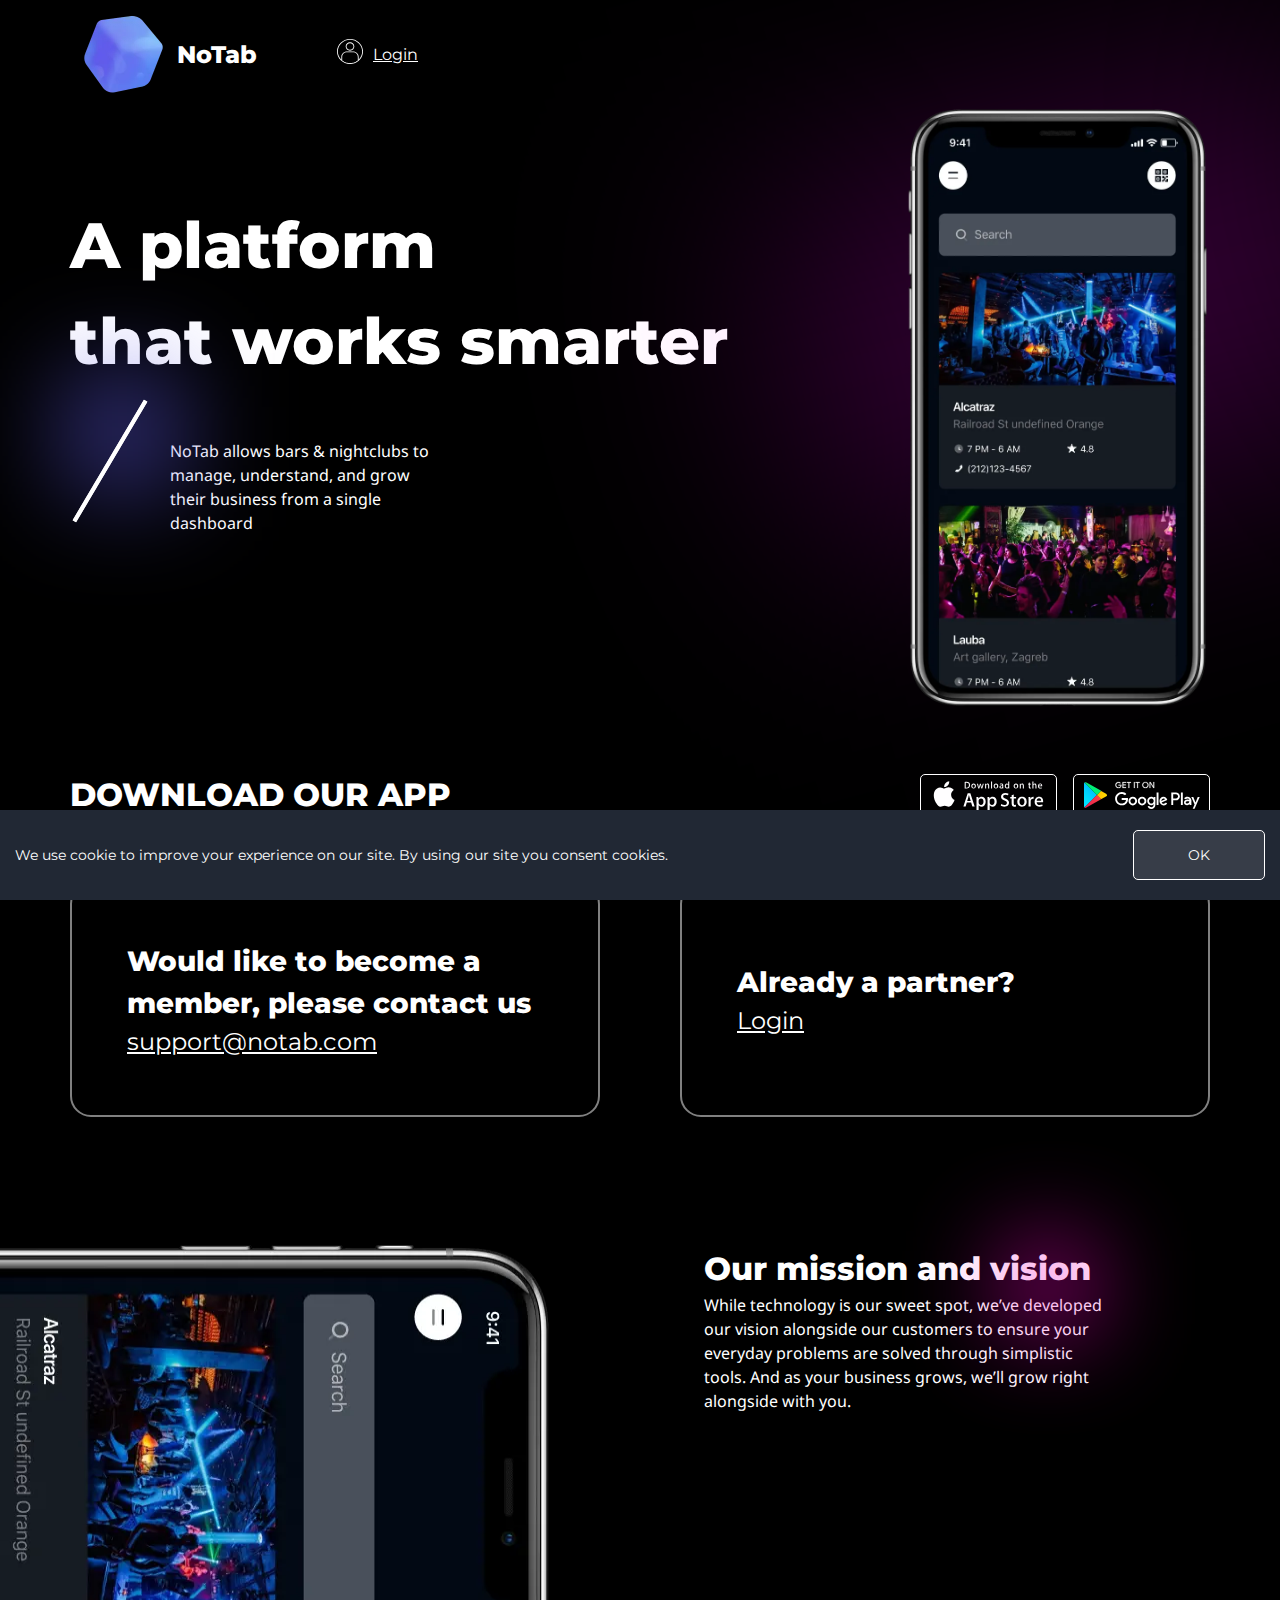
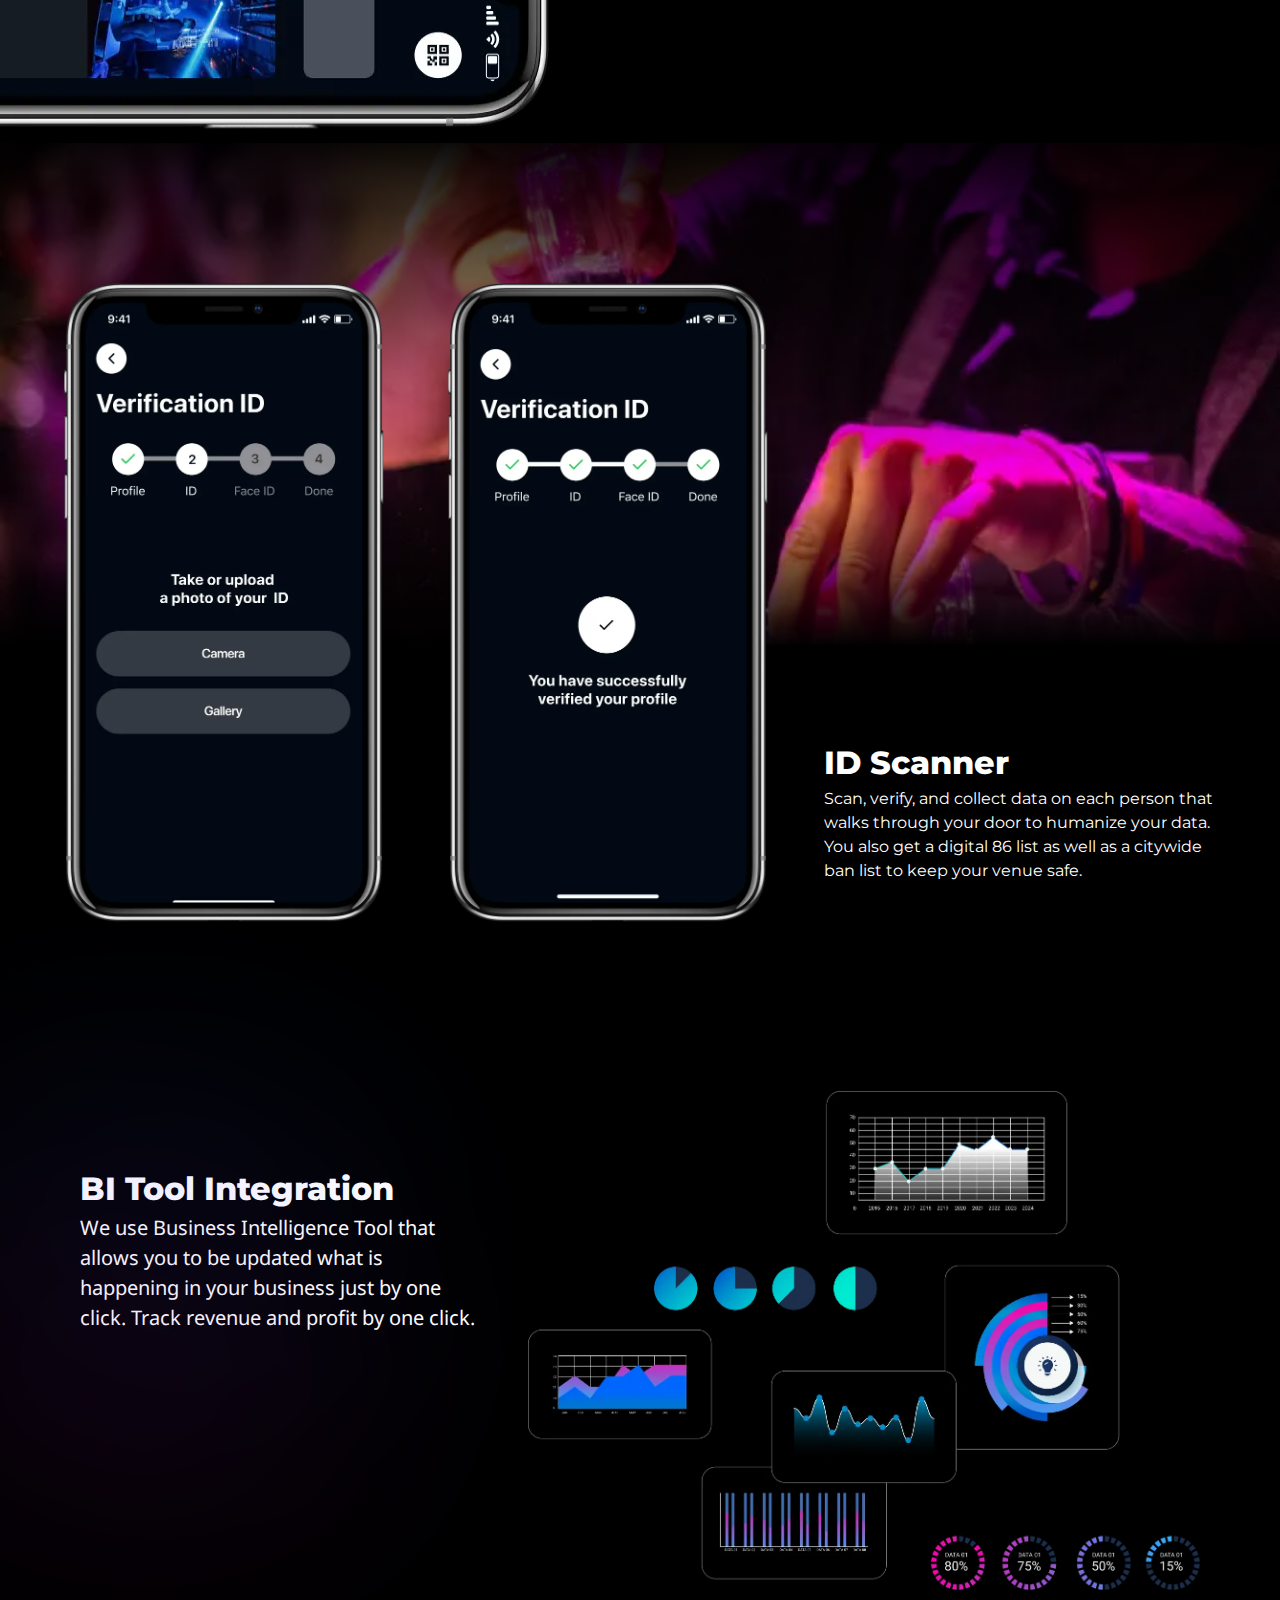
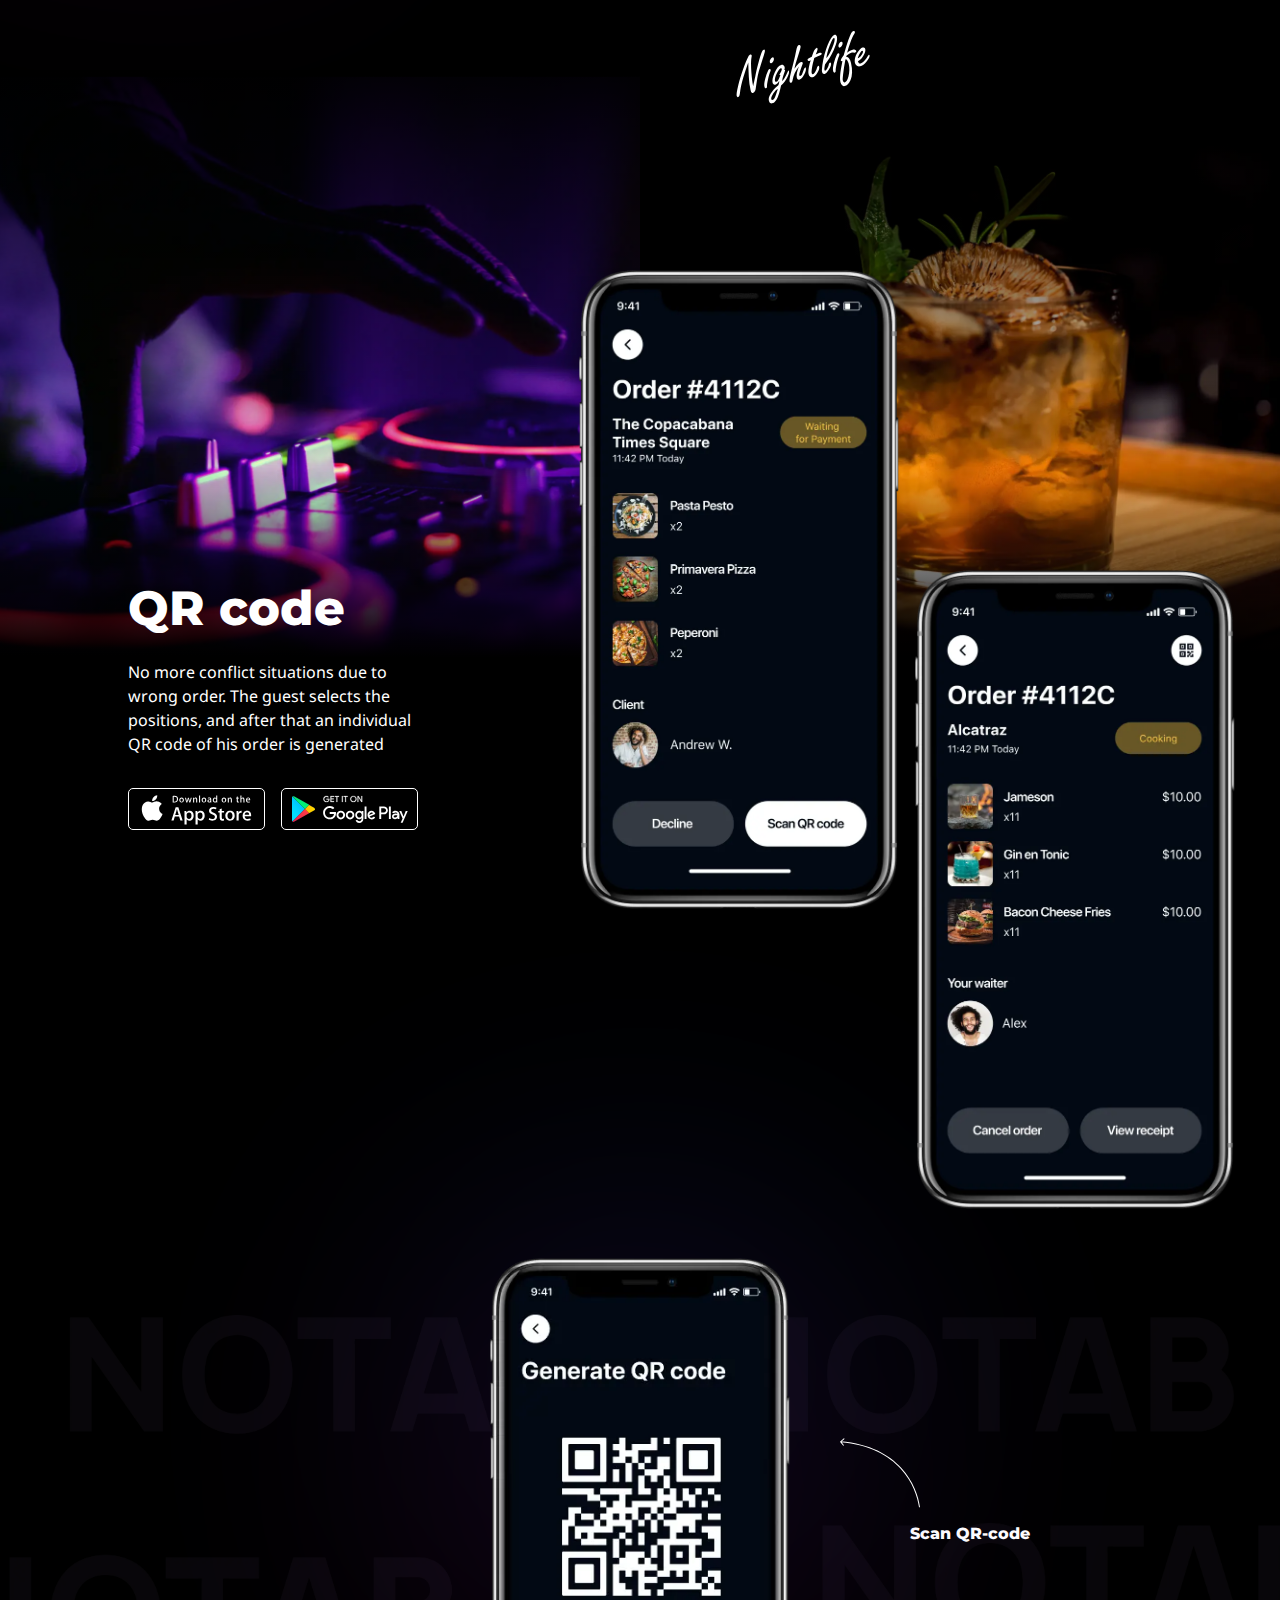
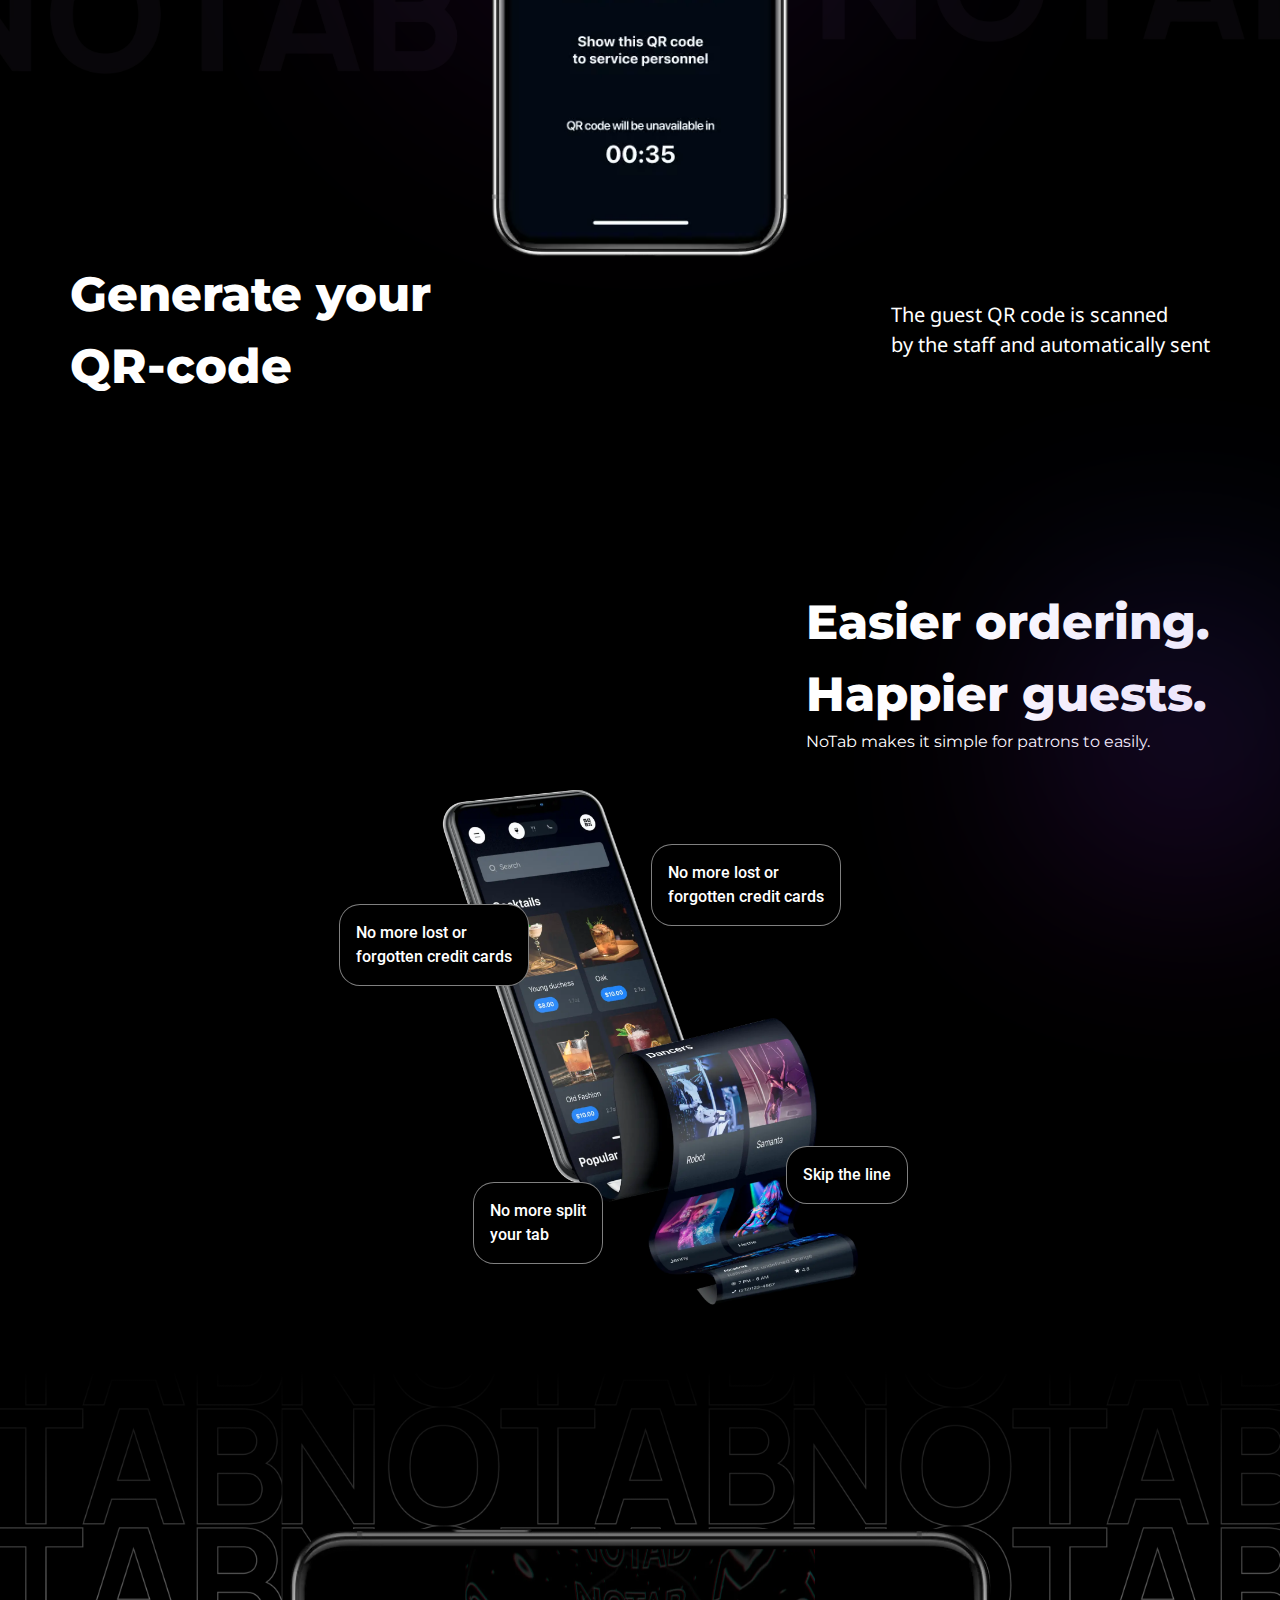
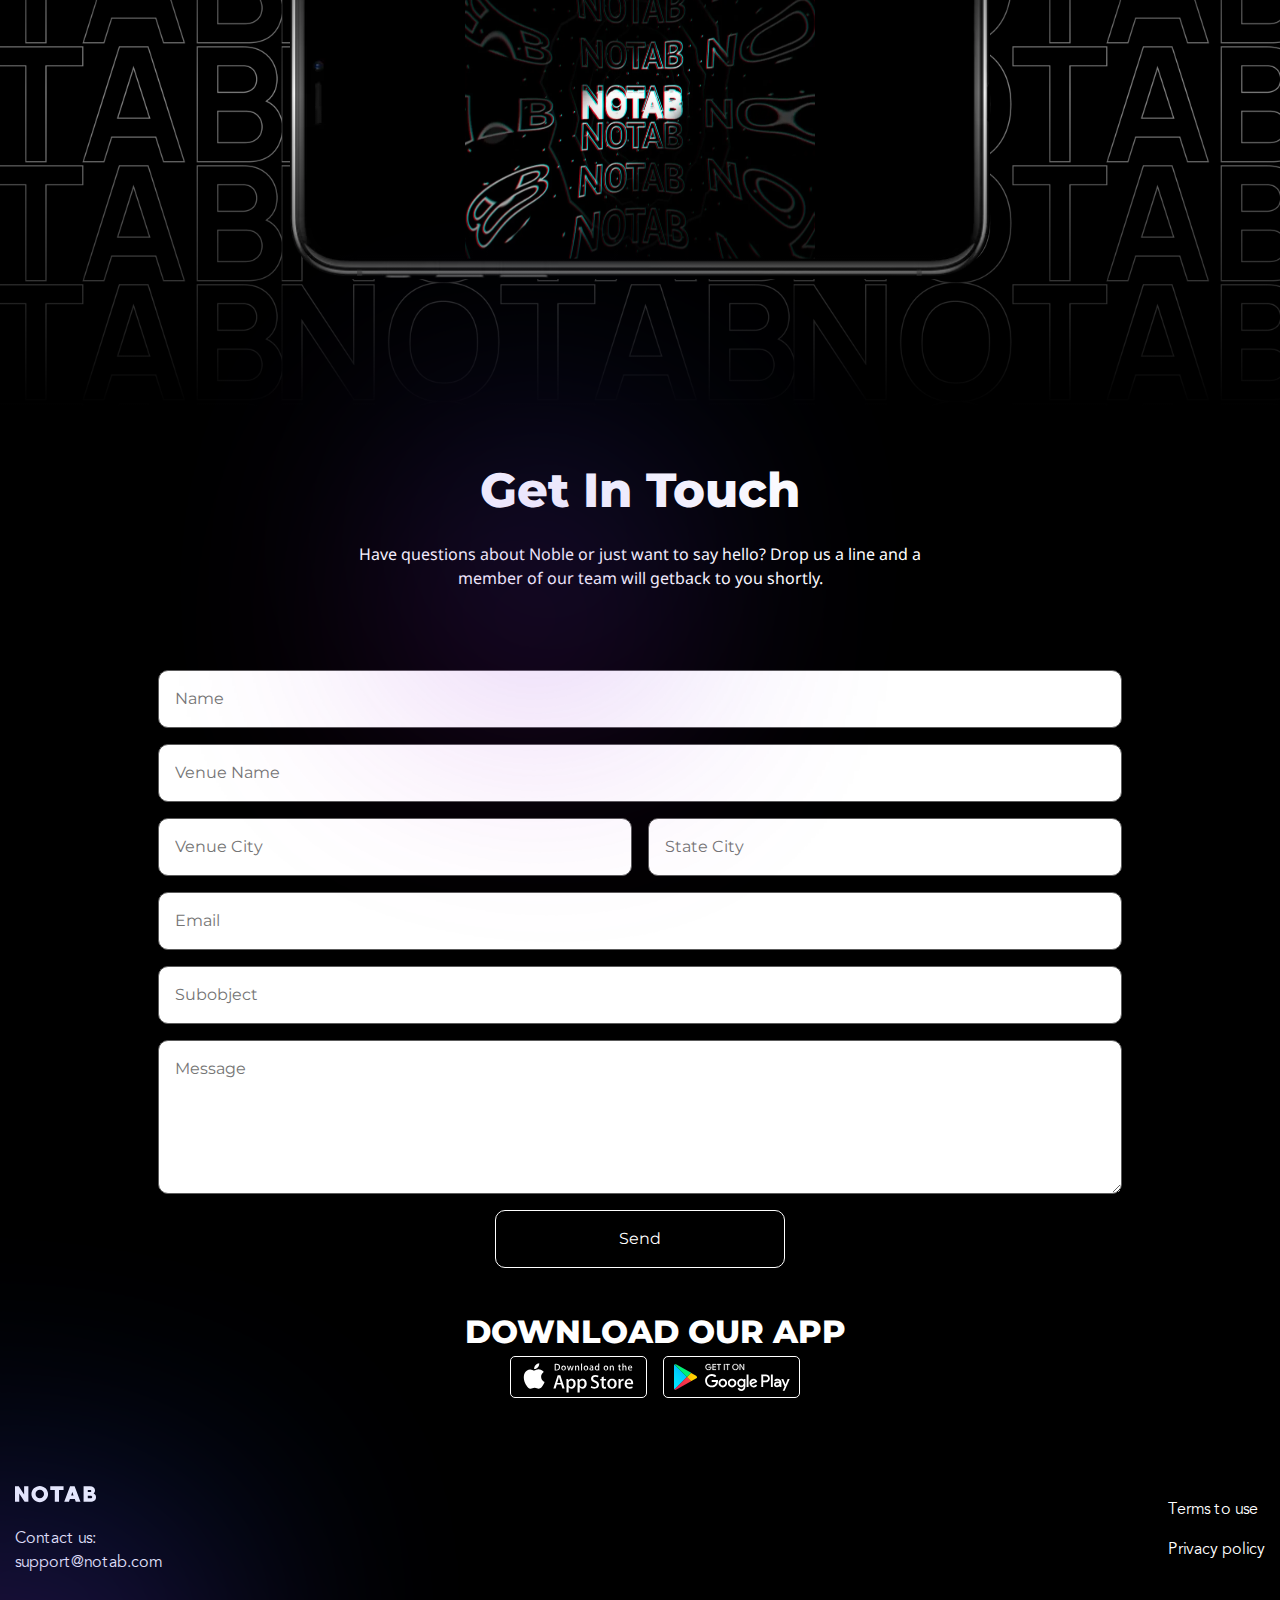
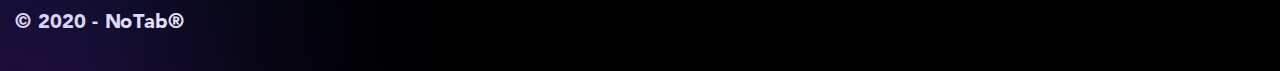
==== index.html @ 0b6678aa "first commit" ====
<!DOCTYPE html>
<html lang="ru">

<head>
	<meta charset="UTF-8">
	<meta name="viewport" content="width=device-width, initial-scale=1.0">
	<meta name="description" content="Тестовое задание">
	<meta name="keywords" content="Тест, задание, тестовое задание">
	<link type="text/css" rel="stylesheet" href="/css/style.min.css">
	<title>Test exercise</title>
</head>

<body>

	<main id="wrapper">
		<section class="intro">

			<nav class="navigation intro__navigation container">
				<a href="#" class="brand intro__navigation__brand"><img src="img/logo.webp" width="107px" height="109px"
						alt="Logo" class="brand__logo">
					<span class="company-name">NoTab</span>
				</a>
				<ul class="links navigation__links">
					<li class="link navigation__links__link">
						<a href="#" class="link-item navigation__links__link-item"><span class="link__icon"><svg
									id="user" width="26" height="25" viewBox="0 0 26 25" fill="none"
									xmlns="http://www.w3.org/2000/svg">
									<path
										d="M13.0018 0C5.82117 0 0 5.59437 0 12.4952C0 19.396 5.82117 24.9904 13.0018 24.9904C13.3935 24.9904 13.7837 24.9735 14.172 24.94C14.533 24.9088 14.8909 24.8613 15.246 24.8017L15.3825 24.7785C21.9843 23.5944 26.5618 17.7733 25.9443 11.3463C25.3268 4.91937 19.7176 0.00203372 13.0018 0V0ZM11.9572 24.1133H11.9265C11.5894 24.0846 11.2549 24.0413 10.9233 23.9857C10.9042 23.9825 10.8852 23.9805 10.8665 23.977C10.5423 23.9213 10.2215 23.8521 9.9039 23.7714L9.82708 23.7525C9.51727 23.6717 9.21085 23.578 8.90887 23.4739C8.87755 23.4631 8.84602 23.4535 8.8147 23.4423C8.51865 23.3378 8.22789 23.2207 7.94157 23.094C7.90602 23.0787 7.87047 23.0641 7.83491 23.0478C7.5541 22.9229 7.27878 22.7822 7.00876 22.6341C6.97067 22.6134 6.93216 22.5926 6.89406 22.5721C6.62827 22.423 6.36862 22.2632 6.11383 22.0944C6.07532 22.0685 6.03638 22.0435 5.99808 22.0177C5.74773 21.8471 5.50374 21.6659 5.26609 21.4763L5.2007 21.4214V17.9098C5.20388 15.3806 7.33634 13.3313 9.96802 13.3282H16.0355C18.6672 13.3313 20.7996 15.3806 20.8028 17.9098V21.4218L20.7453 21.468C20.503 21.6624 20.2543 21.8463 19.9989 22.0199C19.965 22.0427 19.9307 22.0645 19.8971 22.0869C19.6393 22.2589 19.3752 22.4208 19.1048 22.5729C19.0709 22.5918 19.0362 22.6097 19.0026 22.6284C18.7285 22.7783 18.4498 22.9199 18.1656 23.0474C18.1331 23.062 18.1003 23.0756 18.0672 23.0891C17.7786 23.217 17.4853 23.3347 17.1871 23.4401C17.1575 23.4507 17.1277 23.4598 17.1004 23.4698C16.7969 23.5743 16.4892 23.6689 16.1777 23.75L16.103 23.7679C15.7849 23.8487 15.4639 23.9182 15.1393 23.9741C15.1207 23.9774 15.1021 23.9796 15.0834 23.9825C14.7514 24.0382 14.4164 24.0815 14.0791 24.1104H14.0484C13.7018 24.1391 13.3549 24.1545 13.0039 24.1545C12.6528 24.1545 12.3032 24.1419 11.9572 24.1133ZM21.6696 20.6496V17.9098C21.666 14.9208 19.1456 12.4987 16.0355 12.4952H9.96802C6.85788 12.4987 4.33752 14.9208 4.33392 17.9098V20.6492C-0.333932 16.0707 -0.281874 8.72996 4.45031 4.21286C9.18249 -0.304042 16.821 -0.304042 21.5532 4.21286C26.2854 8.72996 26.3375 16.0707 21.6696 20.6492V20.6496Z"
										fill="white" />
									<path
										d="M13.0016 3.33203C10.608 3.33203 8.66772 5.19675 8.66772 7.4971C8.66772 9.79744 10.608 11.6622 13.0016 11.6622C15.3952 11.6622 17.3356 9.79744 17.3356 7.4971C17.333 5.19777 15.3942 3.33447 13.0016 3.33203ZM13.0016 10.8291C11.0867 10.8291 9.53451 9.33741 9.53451 7.4971C9.53451 5.65678 11.0867 4.16504 13.0016 4.16504C14.9166 4.16504 16.4688 5.65678 16.4688 7.4971C16.4667 9.3364 14.9155 10.8271 13.0016 10.8291Z"
										fill="white" />
								</svg></span>
							Login</a>
					</li>
				</ul>
			</nav>
			<div class="row container justify-content-between">
				<div class="content intro__content pt-15 col">
					<h1 class="title intro__content__title">
						A platform <br /> that works smarter
					</h1>
					<p class="text intro__content__text pt-10">
						NoTab allows bars & nightclubs to manage, understand, and grow their business from a single
						dashboard
					</p>
				</div>

				<div class="intro__phone col">
					<img src="/img/phone_1.webp" width="100%" height="100%" alt="Iphone X" />
				</div>
			</div>

			<div class="download intro__download container pt-10">
				<h4 class="title">DOWNLOAD OUR APP</h4>
				<div class="btn-group intro__btn-group">
					<button class="btn download__btn"><svg id="apple_download" xmlns="http://www.w3.org/2000/svg"
							xmlns:xlink="http://www.w3.org/1999/xlink" version="1.1" x="0px" y="0px" width="135px"
							height="40px" viewBox="0 0 135 40" xml:space="preserve">
							<g>
								<g>
									<g>
										<path fill="#FFFFFF"
											d="M30.128,19.784c-0.029-3.223,2.639-4.791,2.761-4.864c-1.511-2.203-3.853-2.504-4.676-2.528     c-1.967-0.207-3.875,1.177-4.877,1.177c-1.022,0-2.565-1.157-4.228-1.123c-2.14,0.033-4.142,1.272-5.24,3.196     c-2.266,3.923-0.576,9.688,1.595,12.859c1.086,1.553,2.355,3.287,4.016,3.226c1.625-0.067,2.232-1.036,4.193-1.036     c1.943,0,2.513,1.036,4.207,0.997c1.744-0.028,2.842-1.56,3.89-3.127c1.255-1.78,1.759-3.533,1.779-3.623     C33.507,24.924,30.161,23.647,30.128,19.784z" />
										<path fill="#FFFFFF"
											d="M26.928,10.306c0.874-1.093,1.472-2.58,1.306-4.089c-1.265,0.056-2.847,0.875-3.758,1.944     c-0.806,0.942-1.526,2.486-1.34,3.938C24.557,12.205,26.016,11.382,26.928,10.306z" />
									</g>
								</g>
								<g>
									<path fill="#FFFFFF"
										d="M53.645,31.504h-2.271l-1.244-3.909h-4.324l-1.185,3.909h-2.211l4.284-13.308h2.646L53.645,31.504z     M49.755,25.955L48.63,22.48c-0.119-0.355-0.342-1.191-0.671-2.507h-0.04c-0.131,0.566-0.342,1.402-0.632,2.507l-1.105,3.475    H49.755z" />
									<path fill="#FFFFFF"
										d="M64.662,26.588c0,1.632-0.441,2.922-1.323,3.869c-0.79,0.843-1.771,1.264-2.942,1.264    c-1.264,0-2.172-0.454-2.725-1.362h-0.04v5.055h-2.132V25.067c0-1.026-0.027-2.079-0.079-3.159h1.875l0.119,1.521h0.04    c0.711-1.146,1.79-1.718,3.238-1.718c1.132,0,2.077,0.447,2.833,1.342C64.284,23.949,64.662,25.127,64.662,26.588z M62.49,26.666    c0-0.934-0.21-1.704-0.632-2.31c-0.461-0.632-1.08-0.948-1.856-0.948c-0.526,0-1.004,0.176-1.431,0.523    c-0.428,0.35-0.708,0.807-0.839,1.373c-0.066,0.264-0.099,0.48-0.099,0.65v1.6c0,0.698,0.214,1.287,0.642,1.768    s0.984,0.721,1.668,0.721c0.803,0,1.428-0.31,1.875-0.928C62.266,28.496,62.49,27.68,62.49,26.666z" />
									<path fill="#FFFFFF"
										d="M75.699,26.588c0,1.632-0.441,2.922-1.324,3.869c-0.789,0.843-1.77,1.264-2.941,1.264    c-1.264,0-2.172-0.454-2.724-1.362H68.67v5.055h-2.132V25.067c0-1.026-0.027-2.079-0.079-3.159h1.875l0.119,1.521h0.04    c0.71-1.146,1.789-1.718,3.238-1.718c1.131,0,2.076,0.447,2.834,1.342C75.32,23.949,75.699,25.127,75.699,26.588z M73.527,26.666    c0-0.934-0.211-1.704-0.633-2.31c-0.461-0.632-1.078-0.948-1.855-0.948c-0.527,0-1.004,0.176-1.432,0.523    c-0.428,0.35-0.707,0.807-0.838,1.373c-0.065,0.264-0.099,0.48-0.099,0.65v1.6c0,0.698,0.214,1.287,0.64,1.768    c0.428,0.48,0.984,0.721,1.67,0.721c0.803,0,1.428-0.31,1.875-0.928C73.303,28.496,73.527,27.68,73.527,26.666z" />
									<path fill="#FFFFFF"
										d="M88.039,27.772c0,1.132-0.393,2.053-1.182,2.764c-0.867,0.777-2.074,1.165-3.625,1.165    c-1.432,0-2.58-0.276-3.449-0.829l0.494-1.777c0.936,0.566,1.963,0.85,3.082,0.85c0.803,0,1.428-0.182,1.877-0.544    c0.447-0.362,0.67-0.848,0.67-1.454c0-0.54-0.184-0.995-0.553-1.364c-0.367-0.369-0.98-0.712-1.836-1.029    c-2.33-0.869-3.494-2.142-3.494-3.816c0-1.094,0.408-1.991,1.225-2.689c0.814-0.699,1.9-1.048,3.258-1.048    c1.211,0,2.217,0.211,3.02,0.632l-0.533,1.738c-0.75-0.408-1.598-0.612-2.547-0.612c-0.75,0-1.336,0.185-1.756,0.553    c-0.355,0.329-0.533,0.73-0.533,1.205c0,0.526,0.203,0.961,0.611,1.303c0.355,0.316,1,0.658,1.936,1.027    c1.145,0.461,1.986,1,2.527,1.618C87.77,26.081,88.039,26.852,88.039,27.772z" />
									<path fill="#FFFFFF"
										d="M95.088,23.508h-2.35v4.659c0,1.185,0.414,1.777,1.244,1.777c0.381,0,0.697-0.033,0.947-0.099l0.059,1.619    c-0.42,0.157-0.973,0.236-1.658,0.236c-0.842,0-1.5-0.257-1.975-0.77c-0.473-0.514-0.711-1.376-0.711-2.587v-4.837h-1.4v-1.6h1.4    v-1.757l2.094-0.632v2.389h2.35V23.508z" />
									<path fill="#FFFFFF"
										d="M105.691,26.627c0,1.475-0.422,2.686-1.264,3.633c-0.883,0.975-2.055,1.461-3.516,1.461    c-1.408,0-2.529-0.467-3.365-1.401s-1.254-2.113-1.254-3.534c0-1.487,0.43-2.705,1.293-3.652c0.861-0.948,2.023-1.422,3.484-1.422    c1.408,0,2.541,0.467,3.396,1.402C105.283,24.021,105.691,25.192,105.691,26.627z M103.479,26.696    c0-0.885-0.189-1.644-0.572-2.277c-0.447-0.766-1.086-1.148-1.914-1.148c-0.857,0-1.508,0.383-1.955,1.148    c-0.383,0.634-0.572,1.405-0.572,2.317c0,0.885,0.189,1.644,0.572,2.276c0.461,0.766,1.105,1.148,1.936,1.148    c0.814,0,1.453-0.39,1.914-1.168C103.281,28.347,103.479,27.58,103.479,26.696z" />
									<path fill="#FFFFFF"
										d="M112.621,23.783c-0.211-0.039-0.436-0.059-0.672-0.059c-0.75,0-1.33,0.283-1.738,0.85    c-0.355,0.5-0.533,1.132-0.533,1.895v5.035h-2.131l0.02-6.574c0-1.106-0.027-2.113-0.08-3.021h1.857l0.078,1.836h0.059    c0.225-0.631,0.58-1.139,1.066-1.52c0.475-0.343,0.988-0.514,1.541-0.514c0.197,0,0.375,0.014,0.533,0.039V23.783z" />
									<path fill="#FFFFFF"
										d="M122.156,26.252c0,0.382-0.025,0.704-0.078,0.967h-6.396c0.025,0.948,0.334,1.673,0.928,2.173    c0.539,0.447,1.236,0.671,2.092,0.671c0.947,0,1.811-0.151,2.588-0.454l0.334,1.48c-0.908,0.396-1.98,0.593-3.217,0.593    c-1.488,0-2.656-0.438-3.506-1.313c-0.848-0.875-1.273-2.05-1.273-3.524c0-1.447,0.395-2.652,1.186-3.613    c0.828-1.026,1.947-1.539,3.355-1.539c1.383,0,2.43,0.513,3.141,1.539C121.873,24.047,122.156,25.055,122.156,26.252z     M120.123,25.699c0.014-0.632-0.125-1.178-0.414-1.639c-0.369-0.593-0.936-0.889-1.699-0.889c-0.697,0-1.264,0.289-1.697,0.869    c-0.355,0.461-0.566,1.014-0.631,1.658H120.123z" />
								</g>
								<g>
									<g>
										<path fill="#FFFFFF"
											d="M49.05,10.009c0,1.177-0.353,2.063-1.058,2.658c-0.653,0.549-1.581,0.824-2.783,0.824     c-0.596,0-1.106-0.026-1.533-0.078V6.982c0.557-0.09,1.157-0.136,1.805-0.136c1.145,0,2.008,0.249,2.59,0.747     C48.723,8.156,49.05,8.961,49.05,10.009z M47.945,10.038c0-0.763-0.202-1.348-0.606-1.756c-0.404-0.407-0.994-0.611-1.771-0.611     c-0.33,0-0.611,0.022-0.844,0.068v4.889c0.129,0.02,0.365,0.029,0.708,0.029c0.802,0,1.421-0.223,1.857-0.669     S47.945,10.892,47.945,10.038z" />
										<path fill="#FFFFFF"
											d="M54.909,11.037c0,0.725-0.207,1.319-0.621,1.785c-0.434,0.479-1.009,0.718-1.727,0.718     c-0.692,0-1.243-0.229-1.654-0.689c-0.41-0.459-0.615-1.038-0.615-1.736c0-0.73,0.211-1.329,0.635-1.794s0.994-0.698,1.712-0.698     c0.692,0,1.248,0.229,1.669,0.688C54.708,9.757,54.909,10.333,54.909,11.037z M53.822,11.071c0-0.435-0.094-0.808-0.281-1.119     c-0.22-0.376-0.533-0.564-0.94-0.564c-0.421,0-0.741,0.188-0.961,0.564c-0.188,0.311-0.281,0.69-0.281,1.138     c0,0.435,0.094,0.808,0.281,1.119c0.227,0.376,0.543,0.564,0.951,0.564c0.4,0,0.714-0.191,0.94-0.574     C53.725,11.882,53.822,11.506,53.822,11.071z" />
										<path fill="#FFFFFF"
											d="M62.765,8.719l-1.475,4.714h-0.96l-0.611-2.047c-0.155-0.511-0.281-1.019-0.379-1.523h-0.019     c-0.091,0.518-0.217,1.025-0.379,1.523l-0.649,2.047h-0.971l-1.387-4.714h1.077l0.533,2.241c0.129,0.53,0.235,1.035,0.32,1.513     h0.019c0.078-0.394,0.207-0.896,0.389-1.503l0.669-2.25h0.854l0.641,2.202c0.155,0.537,0.281,1.054,0.378,1.552h0.029     c0.071-0.485,0.178-1.002,0.32-1.552l0.572-2.202H62.765z" />
										<path fill="#FFFFFF"
											d="M68.198,13.433H67.15v-2.7c0-0.832-0.316-1.248-0.95-1.248c-0.311,0-0.562,0.114-0.757,0.343     c-0.193,0.229-0.291,0.499-0.291,0.808v2.796h-1.048v-3.366c0-0.414-0.013-0.863-0.038-1.349h0.921l0.049,0.737h0.029     c0.122-0.229,0.304-0.418,0.543-0.569c0.284-0.176,0.602-0.265,0.95-0.265c0.44,0,0.806,0.142,1.097,0.427     c0.362,0.349,0.543,0.87,0.543,1.562V13.433z" />
										<path fill="#FFFFFF" d="M71.088,13.433h-1.047V6.556h1.047V13.433z" />
										<path fill="#FFFFFF"
											d="M77.258,11.037c0,0.725-0.207,1.319-0.621,1.785c-0.434,0.479-1.01,0.718-1.727,0.718     c-0.693,0-1.244-0.229-1.654-0.689c-0.41-0.459-0.615-1.038-0.615-1.736c0-0.73,0.211-1.329,0.635-1.794s0.994-0.698,1.711-0.698     c0.693,0,1.248,0.229,1.67,0.688C77.057,9.757,77.258,10.333,77.258,11.037z M76.17,11.071c0-0.435-0.094-0.808-0.281-1.119     c-0.219-0.376-0.533-0.564-0.939-0.564c-0.422,0-0.742,0.188-0.961,0.564c-0.188,0.311-0.281,0.69-0.281,1.138     c0,0.435,0.094,0.808,0.281,1.119c0.227,0.376,0.543,0.564,0.951,0.564c0.4,0,0.713-0.191,0.939-0.574     C76.074,11.882,76.17,11.506,76.17,11.071z" />
										<path fill="#FFFFFF"
											d="M82.33,13.433h-0.941l-0.078-0.543h-0.029c-0.322,0.433-0.781,0.65-1.377,0.65     c-0.445,0-0.805-0.143-1.076-0.427c-0.246-0.258-0.369-0.579-0.369-0.96c0-0.576,0.24-1.015,0.723-1.319     c0.482-0.304,1.16-0.453,2.033-0.446V10.3c0-0.621-0.326-0.931-0.979-0.931c-0.465,0-0.875,0.117-1.229,0.349l-0.213-0.688     c0.438-0.271,0.979-0.407,1.617-0.407c1.232,0,1.85,0.65,1.85,1.95v1.736C82.262,12.78,82.285,13.155,82.33,13.433z      M81.242,11.813v-0.727c-1.156-0.02-1.734,0.297-1.734,0.95c0,0.246,0.066,0.43,0.201,0.553c0.135,0.123,0.307,0.184,0.512,0.184     c0.23,0,0.445-0.073,0.641-0.218c0.197-0.146,0.318-0.331,0.363-0.558C81.236,11.946,81.242,11.884,81.242,11.813z" />
										<path fill="#FFFFFF"
											d="M88.285,13.433h-0.93l-0.049-0.757h-0.029c-0.297,0.576-0.803,0.864-1.514,0.864     c-0.568,0-1.041-0.223-1.416-0.669s-0.562-1.025-0.562-1.736c0-0.763,0.203-1.381,0.611-1.853c0.395-0.44,0.879-0.66,1.455-0.66     c0.633,0,1.076,0.213,1.328,0.64h0.02V6.556h1.049v5.607C88.248,12.622,88.26,13.045,88.285,13.433z M87.199,11.445v-0.786     c0-0.136-0.01-0.246-0.029-0.33c-0.059-0.252-0.186-0.464-0.379-0.635c-0.195-0.171-0.43-0.257-0.701-0.257     c-0.391,0-0.697,0.155-0.922,0.466c-0.223,0.311-0.336,0.708-0.336,1.193c0,0.466,0.107,0.844,0.322,1.135     c0.227,0.31,0.533,0.465,0.916,0.465c0.344,0,0.619-0.129,0.828-0.388C87.1,12.069,87.199,11.781,87.199,11.445z" />
										<path fill="#FFFFFF"
											d="M97.248,11.037c0,0.725-0.207,1.319-0.621,1.785c-0.434,0.479-1.008,0.718-1.727,0.718     c-0.691,0-1.242-0.229-1.654-0.689c-0.41-0.459-0.615-1.038-0.615-1.736c0-0.73,0.211-1.329,0.635-1.794s0.994-0.698,1.713-0.698     c0.691,0,1.248,0.229,1.668,0.688C97.047,9.757,97.248,10.333,97.248,11.037z M96.162,11.071c0-0.435-0.094-0.808-0.281-1.119     c-0.221-0.376-0.533-0.564-0.941-0.564c-0.42,0-0.74,0.188-0.961,0.564c-0.188,0.311-0.281,0.69-0.281,1.138     c0,0.435,0.094,0.808,0.281,1.119c0.227,0.376,0.543,0.564,0.951,0.564c0.4,0,0.715-0.191,0.941-0.574     C96.064,11.882,96.162,11.506,96.162,11.071z" />
										<path fill="#FFFFFF"
											d="M102.883,13.433h-1.047v-2.7c0-0.832-0.316-1.248-0.951-1.248c-0.311,0-0.562,0.114-0.756,0.343     s-0.291,0.499-0.291,0.808v2.796h-1.049v-3.366c0-0.414-0.012-0.863-0.037-1.349h0.92l0.049,0.737h0.029     c0.123-0.229,0.305-0.418,0.543-0.569c0.285-0.176,0.602-0.265,0.951-0.265c0.439,0,0.805,0.142,1.096,0.427     c0.363,0.349,0.543,0.87,0.543,1.562V13.433z" />
										<path fill="#FFFFFF"
											d="M109.936,9.504h-1.154v2.29c0,0.582,0.205,0.873,0.611,0.873c0.188,0,0.344-0.016,0.467-0.049     l0.027,0.795c-0.207,0.078-0.479,0.117-0.814,0.117c-0.414,0-0.736-0.126-0.969-0.378c-0.234-0.252-0.35-0.676-0.35-1.271V9.504     h-0.689V8.719h0.689V7.855l1.027-0.31v1.173h1.154V9.504z" />
										<path fill="#FFFFFF"
											d="M115.484,13.433h-1.049v-2.68c0-0.845-0.316-1.268-0.949-1.268c-0.486,0-0.818,0.245-1,0.735     c-0.031,0.103-0.049,0.229-0.049,0.377v2.835h-1.047V6.556h1.047v2.841h0.02c0.33-0.517,0.803-0.775,1.416-0.775     c0.434,0,0.793,0.142,1.078,0.427c0.355,0.355,0.533,0.883,0.533,1.581V13.433z" />
										<path fill="#FFFFFF"
											d="M121.207,10.853c0,0.188-0.014,0.346-0.039,0.475h-3.143c0.014,0.466,0.164,0.821,0.455,1.067     c0.266,0.22,0.609,0.33,1.029,0.33c0.465,0,0.889-0.074,1.271-0.223l0.164,0.728c-0.447,0.194-0.973,0.291-1.582,0.291     c-0.73,0-1.305-0.215-1.721-0.645c-0.418-0.43-0.625-1.007-0.625-1.731c0-0.711,0.193-1.303,0.582-1.775     c0.406-0.504,0.955-0.756,1.648-0.756c0.678,0,1.193,0.252,1.541,0.756C121.068,9.77,121.207,10.265,121.207,10.853z      M120.207,10.582c0.008-0.311-0.061-0.579-0.203-0.805c-0.182-0.291-0.459-0.437-0.834-0.437c-0.342,0-0.621,0.142-0.834,0.427     c-0.174,0.227-0.277,0.498-0.311,0.815H120.207z" />
									</g>
								</g>
							</g>
						</svg></button>
					<button class="btn download__btn"><svg id="google_download" xmlns="http://www.w3.org/2000/svg"
							width="135px" height="40px" viewBox="0 0 135 40">
							<style xmlns="http://www.w3.org/2000/svg">
								.st1 {
									stroke: #ffffff;
									stroke-width: .2;
									stroke-miterlimit: 10
								}

								.st1,
								.st2 {
									fill: #fff
								}

								.st3 {
									fill: url(#SVGID_1_)
								}

								.st4 {
									fill: url(#SVGID_2_)
								}

								.st5 {
									fill: url(#SVGID_3_)
								}

								.st6 {
									fill: url(#SVGID_4_)
								}

								.st7,
								.st8,
								.st9 {
									opacity: .2;
									enable-background: new
								}

								.st8,
								.st9 {
									opacity: .12
								}

								.st9 {
									opacity: .25;
									fill: #fff
								}
							</style>
							<path class="st1"
								d="M47.4 10.2c0 .8-.2 1.5-.7 2-.6.6-1.3.9-2.2.9-.9 0-1.6-.3-2.2-.9-.6-.6-.9-1.3-.9-2.2 0-.9.3-1.6.9-2.2.6-.6 1.3-.9 2.2-.9.4 0 .8.1 1.2.3.4.2.7.4.9.7l-.5.5c-.4-.5-.9-.7-1.6-.7-.6 0-1.2.2-1.6.7-.5.4-.7 1-.7 1.7s.2 1.3.7 1.7c.5.4 1 .7 1.6.7.7 0 1.2-.2 1.7-.7.3-.3.5-.7.5-1.2h-2.2v-.8h2.9v.4zM52 7.7h-2.7v1.9h2.5v.7h-2.5v1.9H52v.8h-3.5V7H52v.7zM55.3 13h-.8V7.7h-1.7V7H57v.7h-1.7V13zM59.9 13V7h.8v6h-.8zM64.1 13h-.8V7.7h-1.7V7h4.1v.7H64V13zM73.6 12.2c-.6.6-1.3.9-2.2.9-.9 0-1.6-.3-2.2-.9-.6-.6-.9-1.3-.9-2.2s.3-1.6.9-2.2c.6-.6 1.3-.9 2.2-.9.9 0 1.6.3 2.2.9.6.6.9 1.3.9 2.2 0 .9-.3 1.6-.9 2.2zm-3.8-.5c.4.4 1 .7 1.6.7.6 0 1.2-.2 1.6-.7.4-.4.7-1 .7-1.7s-.2-1.3-.7-1.7c-.4-.4-1-.7-1.6-.7-.6 0-1.2.2-1.6.7-.4.4-.7 1-.7 1.7s.2 1.3.7 1.7zM75.6 13V7h.9l2.9 4.7V7h.8v6h-.8l-3.1-4.9V13h-.7z" />
							<path class="st2"
								d="M68.1 21.8c-2.4 0-4.3 1.8-4.3 4.3 0 2.4 1.9 4.3 4.3 4.3s4.3-1.8 4.3-4.3c0-2.6-1.9-4.3-4.3-4.3zm0 6.8c-1.3 0-2.4-1.1-2.4-2.6s1.1-2.6 2.4-2.6c1.3 0 2.4 1 2.4 2.6 0 1.5-1.1 2.6-2.4 2.6zm-9.3-6.8c-2.4 0-4.3 1.8-4.3 4.3 0 2.4 1.9 4.3 4.3 4.3s4.3-1.8 4.3-4.3c0-2.6-1.9-4.3-4.3-4.3zm0 6.8c-1.3 0-2.4-1.1-2.4-2.6s1.1-2.6 2.4-2.6c1.3 0 2.4 1 2.4 2.6 0 1.5-1.1 2.6-2.4 2.6zm-11.1-5.5v1.8H52c-.1 1-.5 1.8-1 2.3-.6.6-1.6 1.3-3.3 1.3-2.7 0-4.7-2.1-4.7-4.8s2.1-4.8 4.7-4.8c1.4 0 2.5.6 3.3 1.3l1.3-1.3c-1.1-1-2.5-1.8-4.5-1.8-3.6 0-6.7 3-6.7 6.6 0 3.6 3.1 6.6 6.7 6.6 2 0 3.4-.6 4.6-1.9 1.2-1.2 1.6-2.9 1.6-4.2 0-.4 0-.8-.1-1.1h-6.2zm45.4 1.4c-.4-1-1.4-2.7-3.6-2.7s-4 1.7-4 4.3c0 2.4 1.8 4.3 4.2 4.3 1.9 0 3.1-1.2 3.5-1.9l-1.4-1c-.5.7-1.1 1.2-2.1 1.2s-1.6-.4-2.1-1.3l5.7-2.4-.2-.5zm-5.8 1.4c0-1.6 1.3-2.5 2.2-2.5.7 0 1.4.4 1.6.9l-3.8 1.6zM82.6 30h1.9V17.5h-1.9V30zm-3-7.3c-.5-.5-1.3-1-2.3-1-2.1 0-4.1 1.9-4.1 4.3s1.9 4.2 4.1 4.2c1 0 1.8-.5 2.2-1h.1v.6c0 1.6-.9 2.5-2.3 2.5-1.1 0-1.9-.8-2.1-1.5l-1.6.7c.5 1.1 1.7 2.5 3.8 2.5 2.2 0 4-1.3 4-4.4V22h-1.8v.7zm-2.2 5.9c-1.3 0-2.4-1.1-2.4-2.6s1.1-2.6 2.4-2.6c1.3 0 2.3 1.1 2.3 2.6s-1 2.6-2.3 2.6zm24.4-11.1h-4.5V30h1.9v-4.7h2.6c2.1 0 4.1-1.5 4.1-3.9s-2-3.9-4.1-3.9zm.1 6h-2.7v-4.3h2.7c1.4 0 2.2 1.2 2.2 2.1-.1 1.1-.9 2.2-2.2 2.2zm11.5-1.8c-1.4 0-2.8.6-3.3 1.9l1.7.7c.4-.7 1-.9 1.7-.9 1 0 1.9.6 2 1.6v.1c-.3-.2-1.1-.5-1.9-.5-1.8 0-3.6 1-3.6 2.8 0 1.7 1.5 2.8 3.1 2.8 1.3 0 1.9-.6 2.4-1.2h.1v1h1.8v-4.8c-.2-2.2-1.9-3.5-4-3.5zm-.2 6.9c-.6 0-1.5-.3-1.5-1.1 0-1 1.1-1.3 2-1.3.8 0 1.2.2 1.7.4-.2 1.2-1.2 2-2.2 2zm10.5-6.6l-2.1 5.4h-.1l-2.2-5.4h-2l3.3 7.6-1.9 4.2h1.9l5.1-11.8h-2zm-16.8 8h1.9V17.5h-1.9V30z" />
							<g>
								<linearGradient id="SVGID_1_" gradientUnits="userSpaceOnUse" x1="21.8" y1="33.29"
									x2="5.017" y2="16.508" gradientTransform="matrix(1 0 0 -1 0 42)">
									<stop offset="0" stop-color="#00a0ff" />
									<stop offset=".007" stop-color="#00a1ff" />
									<stop offset=".26" stop-color="#00beff" />
									<stop offset=".512" stop-color="#00d2ff" />
									<stop offset=".76" stop-color="#00dfff" />
									<stop offset="1" stop-color="#00e3ff" />
								</linearGradient>
								<path class="st3"
									d="M10.4 7.5c-.3.3-.4.8-.4 1.4V31c0 .6.2 1.1.5 1.4l.1.1L23 20.1v-.2L10.4 7.5z" />
								<linearGradient id="SVGID_2_" gradientUnits="userSpaceOnUse" x1="33.834" y1="21.999"
									x2="9.637" y2="21.999" gradientTransform="matrix(1 0 0 -1 0 42)">
									<stop offset="0" stop-color="#ffe000" />
									<stop offset=".409" stop-color="#ffbd00" />
									<stop offset=".775" stop-color="orange" />
									<stop offset="1" stop-color="#ff9c00" />
								</linearGradient>
								<path class="st4"
									d="M27 24.3l-4.1-4.1V19.9l4.1-4.1.1.1 4.9 2.8c1.4.8 1.4 2.1 0 2.9l-5 2.7z" />
								<linearGradient id="SVGID_3_" gradientUnits="userSpaceOnUse" x1="24.827" y1="19.704"
									x2="2.069" y2="-3.054" gradientTransform="matrix(1 0 0 -1 0 42)">
									<stop offset="0" stop-color="#ff3a44" />
									<stop offset="1" stop-color="#c31162" />
								</linearGradient>
								<path class="st5" d="M27.1 24.2L22.9 20 10.4 32.5c.5.5 1.2.5 2.1.1l14.6-8.4" />
								<linearGradient id="SVGID_4_" gradientUnits="userSpaceOnUse" x1="7.297" y1="41.824"
									x2="17.46" y2="31.661" gradientTransform="matrix(1 0 0 -1 0 42)">
									<stop offset="0" stop-color="#32a071" />
									<stop offset=".069" stop-color="#2da771" />
									<stop offset=".476" stop-color="#15cf74" />
									<stop offset=".801" stop-color="#06e775" />
									<stop offset="1" stop-color="#00f076" />
								</linearGradient>
								<path class="st6" d="M27.1 15.8L12.5 7.5c-.9-.5-1.6-.4-2.1.1L22.9 20l4.2-4.2z" />
								<path class="st7"
									d="M27 24.1l-14.5 8.2c-.8.5-1.5.4-2 0l-.1.1.1.1c.5.4 1.2.5 2 0L27 24.1z" />
								<path class="st8"
									d="M10.4 32.3c-.3-.3-.4-.8-.4-1.4v.1c0 .6.2 1.1.5 1.4v-.1h-.1zM32 21.3l-5 2.8.1.1 4.9-2.8c.7-.4 1-.9 1-1.4 0 .5-.4.9-1 1.3z" />
								<path class="st9"
									d="M12.5 7.6L32 18.7c.6.4 1 .8 1 1.3 0-.5-.3-1-1-1.4L12.5 7.5c-1.4-.8-2.5-.2-2.5 1.4V9c0-1.5 1.1-2.2 2.5-1.4z" />
							</g>
						</svg></button>
				</div>
			</div>

			<section class="info intro__info">
				<div class="row intro__info__row container">
					<div class="col intro__info__col card">
						<p class="col__body">Would like to become
							a member, please contact us</p>
						<a class="col__link" href="#">support@notab.com</a>
					</div>
					<div class="col intro__info__col card">
						<p class="col__body">Already a partner? </p>
						<a class="col__link" href="#">Login</a>
					</div>
				</div>

				<div class="about intro__about">
					<div class="row intro__about__row">
						<div class="col intro__about__mobile">
							<img src="/img/phone_2.webp" alt="Iphone X" />
						</div>
						<div class="col body intro__about__body">
							<h3 class="title intro__about__body__title">Our mission and vision</h3>
							<p class="text intro__about__body__text">While technology is our sweet spot, we’ve
								developed our vision alongside our customers to ensure your everyday problems are solved
								through simplistic tools. And as your business grows, we’ll grow right alongside with
								you. </p>
						</div>
					</div>
				</div>

			</section>

		</section>

		<section class="info">
			<div class="info__about">
				<span class="bg info__about__product__bg"></span>
				<div class="product info__about__product row">
					<div class="col info__about__col">
						<h6 class="title info__about__product__title">ID Scanner</h6>
						<p class="body info__about__product__body">Scan, verify, and collect data on each person
							that
							walks through your door
							to humanize your data. You also get
							a digital 86 list as well as a citywide ban list to keep your venue safe.</p>
					</div>
					<div class="col phones info__about__phones row">
						<div class="col info__about__phone">
							<img src="/img/phone_3.webp" width="100%" height="100%" alt="Iphone X" />
						</div>
						<div class="col info__about__phone">
							<img src="/img/phone_4.webp" width="100%" height="100%" alt="Iphone X" />
						</div>
					</div>
				</div>
			</div>

			<div class="integration info__integration">
				<div class="row info__integration__row">
					<div class="body info__integration__body col">
						<h6 class="title info__integration__body__title">BI Tool Integration</h6>
						<p class="text info__integration__body__text">We use Business Intelligence Tool that allows you
							to be updated what is happening in your business just by one click. Track revenue and profit
							by one click.</p>
					</div>
					<div class="graphs info__integration__graphs col">
						<img src="/img/graphs_pc.webp" class="pc" width="100%" height="100%" />
						<img src="/img/graphs_mobile.webp" class="mobile" />
					</div>
				</div>
			</div>

			<div class="qr-code info__qr-code">
				<div class="content info__qr-code__content row">
					<!-- Здесь косяк, 2 колонки всего -->
					<div class="body info__qr-code__body col">
						<div class="content info__qr-code__content__wrapper">
							<h6 class="title info__qr-code__title">QR code</h6>
							<p class="text info__qr-code__text">No more conflict situations due to wrong order. The
								guest
								selects the positions, and after that an individual QR code of his order is generated
							</p>
							<div class="download info__qr-code__download">
								<div class="btn-group">
									<button class="btn download__btn"><svg id="apple_download"
											xmlns="http://www.w3.org/2000/svg"
											xmlns:xlink="http://www.w3.org/1999/xlink" version="1.1" x="0px" y="0px"
											width="135px" height="40px" viewBox="0 0 135 40" xml:space="preserve">
											<g>
												<g>
													<g>
														<path fill="#FFFFFF"
															d="M30.128,19.784c-0.029-3.223,2.639-4.791,2.761-4.864c-1.511-2.203-3.853-2.504-4.676-2.528     c-1.967-0.207-3.875,1.177-4.877,1.177c-1.022,0-2.565-1.157-4.228-1.123c-2.14,0.033-4.142,1.272-5.24,3.196     c-2.266,3.923-0.576,9.688,1.595,12.859c1.086,1.553,2.355,3.287,4.016,3.226c1.625-0.067,2.232-1.036,4.193-1.036     c1.943,0,2.513,1.036,4.207,0.997c1.744-0.028,2.842-1.56,3.89-3.127c1.255-1.78,1.759-3.533,1.779-3.623     C33.507,24.924,30.161,23.647,30.128,19.784z" />
														<path fill="#FFFFFF"
															d="M26.928,10.306c0.874-1.093,1.472-2.58,1.306-4.089c-1.265,0.056-2.847,0.875-3.758,1.944     c-0.806,0.942-1.526,2.486-1.34,3.938C24.557,12.205,26.016,11.382,26.928,10.306z" />
													</g>
												</g>
												<g>
													<path fill="#FFFFFF"
														d="M53.645,31.504h-2.271l-1.244-3.909h-4.324l-1.185,3.909h-2.211l4.284-13.308h2.646L53.645,31.504z     M49.755,25.955L48.63,22.48c-0.119-0.355-0.342-1.191-0.671-2.507h-0.04c-0.131,0.566-0.342,1.402-0.632,2.507l-1.105,3.475    H49.755z" />
													<path fill="#FFFFFF"
														d="M64.662,26.588c0,1.632-0.441,2.922-1.323,3.869c-0.79,0.843-1.771,1.264-2.942,1.264    c-1.264,0-2.172-0.454-2.725-1.362h-0.04v5.055h-2.132V25.067c0-1.026-0.027-2.079-0.079-3.159h1.875l0.119,1.521h0.04    c0.711-1.146,1.79-1.718,3.238-1.718c1.132,0,2.077,0.447,2.833,1.342C64.284,23.949,64.662,25.127,64.662,26.588z M62.49,26.666    c0-0.934-0.21-1.704-0.632-2.31c-0.461-0.632-1.08-0.948-1.856-0.948c-0.526,0-1.004,0.176-1.431,0.523    c-0.428,0.35-0.708,0.807-0.839,1.373c-0.066,0.264-0.099,0.48-0.099,0.65v1.6c0,0.698,0.214,1.287,0.642,1.768    s0.984,0.721,1.668,0.721c0.803,0,1.428-0.31,1.875-0.928C62.266,28.496,62.49,27.68,62.49,26.666z" />
													<path fill="#FFFFFF"
														d="M75.699,26.588c0,1.632-0.441,2.922-1.324,3.869c-0.789,0.843-1.77,1.264-2.941,1.264    c-1.264,0-2.172-0.454-2.724-1.362H68.67v5.055h-2.132V25.067c0-1.026-0.027-2.079-0.079-3.159h1.875l0.119,1.521h0.04    c0.71-1.146,1.789-1.718,3.238-1.718c1.131,0,2.076,0.447,2.834,1.342C75.32,23.949,75.699,25.127,75.699,26.588z M73.527,26.666    c0-0.934-0.211-1.704-0.633-2.31c-0.461-0.632-1.078-0.948-1.855-0.948c-0.527,0-1.004,0.176-1.432,0.523    c-0.428,0.35-0.707,0.807-0.838,1.373c-0.065,0.264-0.099,0.48-0.099,0.65v1.6c0,0.698,0.214,1.287,0.64,1.768    c0.428,0.48,0.984,0.721,1.67,0.721c0.803,0,1.428-0.31,1.875-0.928C73.303,28.496,73.527,27.68,73.527,26.666z" />
													<path fill="#FFFFFF"
														d="M88.039,27.772c0,1.132-0.393,2.053-1.182,2.764c-0.867,0.777-2.074,1.165-3.625,1.165    c-1.432,0-2.58-0.276-3.449-0.829l0.494-1.777c0.936,0.566,1.963,0.85,3.082,0.85c0.803,0,1.428-0.182,1.877-0.544    c0.447-0.362,0.67-0.848,0.67-1.454c0-0.54-0.184-0.995-0.553-1.364c-0.367-0.369-0.98-0.712-1.836-1.029    c-2.33-0.869-3.494-2.142-3.494-3.816c0-1.094,0.408-1.991,1.225-2.689c0.814-0.699,1.9-1.048,3.258-1.048    c1.211,0,2.217,0.211,3.02,0.632l-0.533,1.738c-0.75-0.408-1.598-0.612-2.547-0.612c-0.75,0-1.336,0.185-1.756,0.553    c-0.355,0.329-0.533,0.73-0.533,1.205c0,0.526,0.203,0.961,0.611,1.303c0.355,0.316,1,0.658,1.936,1.027    c1.145,0.461,1.986,1,2.527,1.618C87.77,26.081,88.039,26.852,88.039,27.772z" />
													<path fill="#FFFFFF"
														d="M95.088,23.508h-2.35v4.659c0,1.185,0.414,1.777,1.244,1.777c0.381,0,0.697-0.033,0.947-0.099l0.059,1.619    c-0.42,0.157-0.973,0.236-1.658,0.236c-0.842,0-1.5-0.257-1.975-0.77c-0.473-0.514-0.711-1.376-0.711-2.587v-4.837h-1.4v-1.6h1.4    v-1.757l2.094-0.632v2.389h2.35V23.508z" />
													<path fill="#FFFFFF"
														d="M105.691,26.627c0,1.475-0.422,2.686-1.264,3.633c-0.883,0.975-2.055,1.461-3.516,1.461    c-1.408,0-2.529-0.467-3.365-1.401s-1.254-2.113-1.254-3.534c0-1.487,0.43-2.705,1.293-3.652c0.861-0.948,2.023-1.422,3.484-1.422    c1.408,0,2.541,0.467,3.396,1.402C105.283,24.021,105.691,25.192,105.691,26.627z M103.479,26.696    c0-0.885-0.189-1.644-0.572-2.277c-0.447-0.766-1.086-1.148-1.914-1.148c-0.857,0-1.508,0.383-1.955,1.148    c-0.383,0.634-0.572,1.405-0.572,2.317c0,0.885,0.189,1.644,0.572,2.276c0.461,0.766,1.105,1.148,1.936,1.148    c0.814,0,1.453-0.39,1.914-1.168C103.281,28.347,103.479,27.58,103.479,26.696z" />
													<path fill="#FFFFFF"
														d="M112.621,23.783c-0.211-0.039-0.436-0.059-0.672-0.059c-0.75,0-1.33,0.283-1.738,0.85    c-0.355,0.5-0.533,1.132-0.533,1.895v5.035h-2.131l0.02-6.574c0-1.106-0.027-2.113-0.08-3.021h1.857l0.078,1.836h0.059    c0.225-0.631,0.58-1.139,1.066-1.52c0.475-0.343,0.988-0.514,1.541-0.514c0.197,0,0.375,0.014,0.533,0.039V23.783z" />
													<path fill="#FFFFFF"
														d="M122.156,26.252c0,0.382-0.025,0.704-0.078,0.967h-6.396c0.025,0.948,0.334,1.673,0.928,2.173    c0.539,0.447,1.236,0.671,2.092,0.671c0.947,0,1.811-0.151,2.588-0.454l0.334,1.48c-0.908,0.396-1.98,0.593-3.217,0.593    c-1.488,0-2.656-0.438-3.506-1.313c-0.848-0.875-1.273-2.05-1.273-3.524c0-1.447,0.395-2.652,1.186-3.613    c0.828-1.026,1.947-1.539,3.355-1.539c1.383,0,2.43,0.513,3.141,1.539C121.873,24.047,122.156,25.055,122.156,26.252z     M120.123,25.699c0.014-0.632-0.125-1.178-0.414-1.639c-0.369-0.593-0.936-0.889-1.699-0.889c-0.697,0-1.264,0.289-1.697,0.869    c-0.355,0.461-0.566,1.014-0.631,1.658H120.123z" />
												</g>
												<g>
													<g>
														<path fill="#FFFFFF"
															d="M49.05,10.009c0,1.177-0.353,2.063-1.058,2.658c-0.653,0.549-1.581,0.824-2.783,0.824     c-0.596,0-1.106-0.026-1.533-0.078V6.982c0.557-0.09,1.157-0.136,1.805-0.136c1.145,0,2.008,0.249,2.59,0.747     C48.723,8.156,49.05,8.961,49.05,10.009z M47.945,10.038c0-0.763-0.202-1.348-0.606-1.756c-0.404-0.407-0.994-0.611-1.771-0.611     c-0.33,0-0.611,0.022-0.844,0.068v4.889c0.129,0.02,0.365,0.029,0.708,0.029c0.802,0,1.421-0.223,1.857-0.669     S47.945,10.892,47.945,10.038z" />
														<path fill="#FFFFFF"
															d="M54.909,11.037c0,0.725-0.207,1.319-0.621,1.785c-0.434,0.479-1.009,0.718-1.727,0.718     c-0.692,0-1.243-0.229-1.654-0.689c-0.41-0.459-0.615-1.038-0.615-1.736c0-0.73,0.211-1.329,0.635-1.794s0.994-0.698,1.712-0.698     c0.692,0,1.248,0.229,1.669,0.688C54.708,9.757,54.909,10.333,54.909,11.037z M53.822,11.071c0-0.435-0.094-0.808-0.281-1.119     c-0.22-0.376-0.533-0.564-0.94-0.564c-0.421,0-0.741,0.188-0.961,0.564c-0.188,0.311-0.281,0.69-0.281,1.138     c0,0.435,0.094,0.808,0.281,1.119c0.227,0.376,0.543,0.564,0.951,0.564c0.4,0,0.714-0.191,0.94-0.574     C53.725,11.882,53.822,11.506,53.822,11.071z" />
														<path fill="#FFFFFF"
															d="M62.765,8.719l-1.475,4.714h-0.96l-0.611-2.047c-0.155-0.511-0.281-1.019-0.379-1.523h-0.019     c-0.091,0.518-0.217,1.025-0.379,1.523l-0.649,2.047h-0.971l-1.387-4.714h1.077l0.533,2.241c0.129,0.53,0.235,1.035,0.32,1.513     h0.019c0.078-0.394,0.207-0.896,0.389-1.503l0.669-2.25h0.854l0.641,2.202c0.155,0.537,0.281,1.054,0.378,1.552h0.029     c0.071-0.485,0.178-1.002,0.32-1.552l0.572-2.202H62.765z" />
														<path fill="#FFFFFF"
															d="M68.198,13.433H67.15v-2.7c0-0.832-0.316-1.248-0.95-1.248c-0.311,0-0.562,0.114-0.757,0.343     c-0.193,0.229-0.291,0.499-0.291,0.808v2.796h-1.048v-3.366c0-0.414-0.013-0.863-0.038-1.349h0.921l0.049,0.737h0.029     c0.122-0.229,0.304-0.418,0.543-0.569c0.284-0.176,0.602-0.265,0.95-0.265c0.44,0,0.806,0.142,1.097,0.427     c0.362,0.349,0.543,0.87,0.543,1.562V13.433z" />
														<path fill="#FFFFFF"
															d="M71.088,13.433h-1.047V6.556h1.047V13.433z" />
														<path fill="#FFFFFF"
															d="M77.258,11.037c0,0.725-0.207,1.319-0.621,1.785c-0.434,0.479-1.01,0.718-1.727,0.718     c-0.693,0-1.244-0.229-1.654-0.689c-0.41-0.459-0.615-1.038-0.615-1.736c0-0.73,0.211-1.329,0.635-1.794s0.994-0.698,1.711-0.698     c0.693,0,1.248,0.229,1.67,0.688C77.057,9.757,77.258,10.333,77.258,11.037z M76.17,11.071c0-0.435-0.094-0.808-0.281-1.119     c-0.219-0.376-0.533-0.564-0.939-0.564c-0.422,0-0.742,0.188-0.961,0.564c-0.188,0.311-0.281,0.69-0.281,1.138     c0,0.435,0.094,0.808,0.281,1.119c0.227,0.376,0.543,0.564,0.951,0.564c0.4,0,0.713-0.191,0.939-0.574     C76.074,11.882,76.17,11.506,76.17,11.071z" />
														<path fill="#FFFFFF"
															d="M82.33,13.433h-0.941l-0.078-0.543h-0.029c-0.322,0.433-0.781,0.65-1.377,0.65     c-0.445,0-0.805-0.143-1.076-0.427c-0.246-0.258-0.369-0.579-0.369-0.96c0-0.576,0.24-1.015,0.723-1.319     c0.482-0.304,1.16-0.453,2.033-0.446V10.3c0-0.621-0.326-0.931-0.979-0.931c-0.465,0-0.875,0.117-1.229,0.349l-0.213-0.688     c0.438-0.271,0.979-0.407,1.617-0.407c1.232,0,1.85,0.65,1.85,1.95v1.736C82.262,12.78,82.285,13.155,82.33,13.433z      M81.242,11.813v-0.727c-1.156-0.02-1.734,0.297-1.734,0.95c0,0.246,0.066,0.43,0.201,0.553c0.135,0.123,0.307,0.184,0.512,0.184     c0.23,0,0.445-0.073,0.641-0.218c0.197-0.146,0.318-0.331,0.363-0.558C81.236,11.946,81.242,11.884,81.242,11.813z" />
														<path fill="#FFFFFF"
															d="M88.285,13.433h-0.93l-0.049-0.757h-0.029c-0.297,0.576-0.803,0.864-1.514,0.864     c-0.568,0-1.041-0.223-1.416-0.669s-0.562-1.025-0.562-1.736c0-0.763,0.203-1.381,0.611-1.853c0.395-0.44,0.879-0.66,1.455-0.66     c0.633,0,1.076,0.213,1.328,0.64h0.02V6.556h1.049v5.607C88.248,12.622,88.26,13.045,88.285,13.433z M87.199,11.445v-0.786     c0-0.136-0.01-0.246-0.029-0.33c-0.059-0.252-0.186-0.464-0.379-0.635c-0.195-0.171-0.43-0.257-0.701-0.257     c-0.391,0-0.697,0.155-0.922,0.466c-0.223,0.311-0.336,0.708-0.336,1.193c0,0.466,0.107,0.844,0.322,1.135     c0.227,0.31,0.533,0.465,0.916,0.465c0.344,0,0.619-0.129,0.828-0.388C87.1,12.069,87.199,11.781,87.199,11.445z" />
														<path fill="#FFFFFF"
															d="M97.248,11.037c0,0.725-0.207,1.319-0.621,1.785c-0.434,0.479-1.008,0.718-1.727,0.718     c-0.691,0-1.242-0.229-1.654-0.689c-0.41-0.459-0.615-1.038-0.615-1.736c0-0.73,0.211-1.329,0.635-1.794s0.994-0.698,1.713-0.698     c0.691,0,1.248,0.229,1.668,0.688C97.047,9.757,97.248,10.333,97.248,11.037z M96.162,11.071c0-0.435-0.094-0.808-0.281-1.119     c-0.221-0.376-0.533-0.564-0.941-0.564c-0.42,0-0.74,0.188-0.961,0.564c-0.188,0.311-0.281,0.69-0.281,1.138     c0,0.435,0.094,0.808,0.281,1.119c0.227,0.376,0.543,0.564,0.951,0.564c0.4,0,0.715-0.191,0.941-0.574     C96.064,11.882,96.162,11.506,96.162,11.071z" />
														<path fill="#FFFFFF"
															d="M102.883,13.433h-1.047v-2.7c0-0.832-0.316-1.248-0.951-1.248c-0.311,0-0.562,0.114-0.756,0.343     s-0.291,0.499-0.291,0.808v2.796h-1.049v-3.366c0-0.414-0.012-0.863-0.037-1.349h0.92l0.049,0.737h0.029     c0.123-0.229,0.305-0.418,0.543-0.569c0.285-0.176,0.602-0.265,0.951-0.265c0.439,0,0.805,0.142,1.096,0.427     c0.363,0.349,0.543,0.87,0.543,1.562V13.433z" />
														<path fill="#FFFFFF"
															d="M109.936,9.504h-1.154v2.29c0,0.582,0.205,0.873,0.611,0.873c0.188,0,0.344-0.016,0.467-0.049     l0.027,0.795c-0.207,0.078-0.479,0.117-0.814,0.117c-0.414,0-0.736-0.126-0.969-0.378c-0.234-0.252-0.35-0.676-0.35-1.271V9.504     h-0.689V8.719h0.689V7.855l1.027-0.31v1.173h1.154V9.504z" />
														<path fill="#FFFFFF"
															d="M115.484,13.433h-1.049v-2.68c0-0.845-0.316-1.268-0.949-1.268c-0.486,0-0.818,0.245-1,0.735     c-0.031,0.103-0.049,0.229-0.049,0.377v2.835h-1.047V6.556h1.047v2.841h0.02c0.33-0.517,0.803-0.775,1.416-0.775     c0.434,0,0.793,0.142,1.078,0.427c0.355,0.355,0.533,0.883,0.533,1.581V13.433z" />
														<path fill="#FFFFFF"
															d="M121.207,10.853c0,0.188-0.014,0.346-0.039,0.475h-3.143c0.014,0.466,0.164,0.821,0.455,1.067     c0.266,0.22,0.609,0.33,1.029,0.33c0.465,0,0.889-0.074,1.271-0.223l0.164,0.728c-0.447,0.194-0.973,0.291-1.582,0.291     c-0.73,0-1.305-0.215-1.721-0.645c-0.418-0.43-0.625-1.007-0.625-1.731c0-0.711,0.193-1.303,0.582-1.775     c0.406-0.504,0.955-0.756,1.648-0.756c0.678,0,1.193,0.252,1.541,0.756C121.068,9.77,121.207,10.265,121.207,10.853z      M120.207,10.582c0.008-0.311-0.061-0.579-0.203-0.805c-0.182-0.291-0.459-0.437-0.834-0.437c-0.342,0-0.621,0.142-0.834,0.427     c-0.174,0.227-0.277,0.498-0.311,0.815H120.207z" />
													</g>
												</g>
											</g>
										</svg></button>
									<button class="btn download__btn"><svg id="google_download"
											xmlns="http://www.w3.org/2000/svg" width="135px" height="40px"
											viewBox="0 0 135 40">
											<style xmlns="http://www.w3.org/2000/svg">
												.st1 {
													stroke: #ffffff;
													stroke-width: .2;
													stroke-miterlimit: 10
												}

												.st1,
												.st2 {
													fill: #fff
												}

												.st3 {
													fill: url(#SVGID_1_)
												}

												.st4 {
													fill: url(#SVGID_2_)
												}

												.st5 {
													fill: url(#SVGID_3_)
												}

												.st6 {
													fill: url(#SVGID_4_)
												}

												.st7,
												.st8,
												.st9 {
													opacity: .2;
													enable-background: new
												}

												.st8,
												.st9 {
													opacity: .12
												}

												.st9 {
													opacity: .25;
													fill: #fff
												}
											</style>
											<path class="st1"
												d="M47.4 10.2c0 .8-.2 1.5-.7 2-.6.6-1.3.9-2.2.9-.9 0-1.6-.3-2.2-.9-.6-.6-.9-1.3-.9-2.2 0-.9.3-1.6.9-2.2.6-.6 1.3-.9 2.2-.9.4 0 .8.1 1.2.3.4.2.7.4.9.7l-.5.5c-.4-.5-.9-.7-1.6-.7-.6 0-1.2.2-1.6.7-.5.4-.7 1-.7 1.7s.2 1.3.7 1.7c.5.4 1 .7 1.6.7.7 0 1.2-.2 1.7-.7.3-.3.5-.7.5-1.2h-2.2v-.8h2.9v.4zM52 7.7h-2.7v1.9h2.5v.7h-2.5v1.9H52v.8h-3.5V7H52v.7zM55.3 13h-.8V7.7h-1.7V7H57v.7h-1.7V13zM59.9 13V7h.8v6h-.8zM64.1 13h-.8V7.7h-1.7V7h4.1v.7H64V13zM73.6 12.2c-.6.6-1.3.9-2.2.9-.9 0-1.6-.3-2.2-.9-.6-.6-.9-1.3-.9-2.2s.3-1.6.9-2.2c.6-.6 1.3-.9 2.2-.9.9 0 1.6.3 2.2.9.6.6.9 1.3.9 2.2 0 .9-.3 1.6-.9 2.2zm-3.8-.5c.4.4 1 .7 1.6.7.6 0 1.2-.2 1.6-.7.4-.4.7-1 .7-1.7s-.2-1.3-.7-1.7c-.4-.4-1-.7-1.6-.7-.6 0-1.2.2-1.6.7-.4.4-.7 1-.7 1.7s.2 1.3.7 1.7zM75.6 13V7h.9l2.9 4.7V7h.8v6h-.8l-3.1-4.9V13h-.7z" />
											<path class="st2"
												d="M68.1 21.8c-2.4 0-4.3 1.8-4.3 4.3 0 2.4 1.9 4.3 4.3 4.3s4.3-1.8 4.3-4.3c0-2.6-1.9-4.3-4.3-4.3zm0 6.8c-1.3 0-2.4-1.1-2.4-2.6s1.1-2.6 2.4-2.6c1.3 0 2.4 1 2.4 2.6 0 1.5-1.1 2.6-2.4 2.6zm-9.3-6.8c-2.4 0-4.3 1.8-4.3 4.3 0 2.4 1.9 4.3 4.3 4.3s4.3-1.8 4.3-4.3c0-2.6-1.9-4.3-4.3-4.3zm0 6.8c-1.3 0-2.4-1.1-2.4-2.6s1.1-2.6 2.4-2.6c1.3 0 2.4 1 2.4 2.6 0 1.5-1.1 2.6-2.4 2.6zm-11.1-5.5v1.8H52c-.1 1-.5 1.8-1 2.3-.6.6-1.6 1.3-3.3 1.3-2.7 0-4.7-2.1-4.7-4.8s2.1-4.8 4.7-4.8c1.4 0 2.5.6 3.3 1.3l1.3-1.3c-1.1-1-2.5-1.8-4.5-1.8-3.6 0-6.7 3-6.7 6.6 0 3.6 3.1 6.6 6.7 6.6 2 0 3.4-.6 4.6-1.9 1.2-1.2 1.6-2.9 1.6-4.2 0-.4 0-.8-.1-1.1h-6.2zm45.4 1.4c-.4-1-1.4-2.7-3.6-2.7s-4 1.7-4 4.3c0 2.4 1.8 4.3 4.2 4.3 1.9 0 3.1-1.2 3.5-1.9l-1.4-1c-.5.7-1.1 1.2-2.1 1.2s-1.6-.4-2.1-1.3l5.7-2.4-.2-.5zm-5.8 1.4c0-1.6 1.3-2.5 2.2-2.5.7 0 1.4.4 1.6.9l-3.8 1.6zM82.6 30h1.9V17.5h-1.9V30zm-3-7.3c-.5-.5-1.3-1-2.3-1-2.1 0-4.1 1.9-4.1 4.3s1.9 4.2 4.1 4.2c1 0 1.8-.5 2.2-1h.1v.6c0 1.6-.9 2.5-2.3 2.5-1.1 0-1.9-.8-2.1-1.5l-1.6.7c.5 1.1 1.7 2.5 3.8 2.5 2.2 0 4-1.3 4-4.4V22h-1.8v.7zm-2.2 5.9c-1.3 0-2.4-1.1-2.4-2.6s1.1-2.6 2.4-2.6c1.3 0 2.3 1.1 2.3 2.6s-1 2.6-2.3 2.6zm24.4-11.1h-4.5V30h1.9v-4.7h2.6c2.1 0 4.1-1.5 4.1-3.9s-2-3.9-4.1-3.9zm.1 6h-2.7v-4.3h2.7c1.4 0 2.2 1.2 2.2 2.1-.1 1.1-.9 2.2-2.2 2.2zm11.5-1.8c-1.4 0-2.8.6-3.3 1.9l1.7.7c.4-.7 1-.9 1.7-.9 1 0 1.9.6 2 1.6v.1c-.3-.2-1.1-.5-1.9-.5-1.8 0-3.6 1-3.6 2.8 0 1.7 1.5 2.8 3.1 2.8 1.3 0 1.9-.6 2.4-1.2h.1v1h1.8v-4.8c-.2-2.2-1.9-3.5-4-3.5zm-.2 6.9c-.6 0-1.5-.3-1.5-1.1 0-1 1.1-1.3 2-1.3.8 0 1.2.2 1.7.4-.2 1.2-1.2 2-2.2 2zm10.5-6.6l-2.1 5.4h-.1l-2.2-5.4h-2l3.3 7.6-1.9 4.2h1.9l5.1-11.8h-2zm-16.8 8h1.9V17.5h-1.9V30z" />
											<g>
												<linearGradient id="SVGID_1_" gradientUnits="userSpaceOnUse" x1="21.8"
													y1="33.29" x2="5.017" y2="16.508"
													gradientTransform="matrix(1 0 0 -1 0 42)">
													<stop offset="0" stop-color="#00a0ff" />
													<stop offset=".007" stop-color="#00a1ff" />
													<stop offset=".26" stop-color="#00beff" />
													<stop offset=".512" stop-color="#00d2ff" />
													<stop offset=".76" stop-color="#00dfff" />
													<stop offset="1" stop-color="#00e3ff" />
												</linearGradient>
												<path class="st3"
													d="M10.4 7.5c-.3.3-.4.8-.4 1.4V31c0 .6.2 1.1.5 1.4l.1.1L23 20.1v-.2L10.4 7.5z" />
												<linearGradient id="SVGID_2_" gradientUnits="userSpaceOnUse" x1="33.834"
													y1="21.999" x2="9.637" y2="21.999"
													gradientTransform="matrix(1 0 0 -1 0 42)">
													<stop offset="0" stop-color="#ffe000" />
													<stop offset=".409" stop-color="#ffbd00" />
													<stop offset=".775" stop-color="orange" />
													<stop offset="1" stop-color="#ff9c00" />
												</linearGradient>
												<path class="st4"
													d="M27 24.3l-4.1-4.1V19.9l4.1-4.1.1.1 4.9 2.8c1.4.8 1.4 2.1 0 2.9l-5 2.7z" />
												<linearGradient id="SVGID_3_" gradientUnits="userSpaceOnUse" x1="24.827"
													y1="19.704" x2="2.069" y2="-3.054"
													gradientTransform="matrix(1 0 0 -1 0 42)">
													<stop offset="0" stop-color="#ff3a44" />
													<stop offset="1" stop-color="#c31162" />
												</linearGradient>
												<path class="st5"
													d="M27.1 24.2L22.9 20 10.4 32.5c.5.5 1.2.5 2.1.1l14.6-8.4" />
												<linearGradient id="SVGID_4_" gradientUnits="userSpaceOnUse" x1="7.297"
													y1="41.824" x2="17.46" y2="31.661"
													gradientTransform="matrix(1 0 0 -1 0 42)">
													<stop offset="0" stop-color="#32a071" />
													<stop offset=".069" stop-color="#2da771" />
													<stop offset=".476" stop-color="#15cf74" />
													<stop offset=".801" stop-color="#06e775" />
													<stop offset="1" stop-color="#00f076" />
												</linearGradient>
												<path class="st6"
													d="M27.1 15.8L12.5 7.5c-.9-.5-1.6-.4-2.1.1L22.9 20l4.2-4.2z" />
												<path class="st7"
													d="M27 24.1l-14.5 8.2c-.8.5-1.5.4-2 0l-.1.1.1.1c.5.4 1.2.5 2 0L27 24.1z" />
												<path class="st8"
													d="M10.4 32.3c-.3-.3-.4-.8-.4-1.4v.1c0 .6.2 1.1.5 1.4v-.1h-.1zM32 21.3l-5 2.8.1.1 4.9-2.8c.7-.4 1-.9 1-1.4 0 .5-.4.9-1 1.3z" />
												<path class="st9"
													d="M12.5 7.6L32 18.7c.6.4 1 .8 1 1.3 0-.5-.3-1-1-1.4L12.5 7.5c-1.4-.8-2.5-.2-2.5 1.4V9c0-1.5 1.1-2.2 2.5-1.4z" />
											</g>
										</svg></button>
								</div>
							</div>
						</div>
					</div>
					<div class="col info__qr-code__wrapper">
						<svg width="134" height="74" viewBox="0 0 134 74" fill="none"
							xmlns="http://www.w3.org/2000/svg">
							<path
								d="M28.9107 20.5258C29.0246 21.0254 28.6526 22.6869 27.7948 25.5103C27.6232 26.075 26.6924 28.9901 25.0024 34.2556C23.777 38.1013 22.9565 40.8411 22.5407 42.475C22.0504 44.2761 21.5961 46.4819 21.1777 49.0925C20.6642 52.438 20.1506 55.7835 19.6371 59.129C19.3847 60.1626 19.0065 61.0559 18.5025 61.809C18.026 62.5183 17.5023 62.938 16.9314 63.0682C16.4675 63.174 16.018 63.0137 15.5829 62.5873C15.1835 62.1529 14.8577 61.3825 14.6055 60.2763C13.678 56.2082 13.0819 51.783 12.8174 47.0007C12.5804 42.1745 12.3929 37.3183 12.2548 32.4321C10.2681 37.8779 8.59094 42.9528 7.22338 47.6568C5.7976 52.5992 4.83764 56.7035 4.3435 59.9695C4.18378 61.2448 4.01999 62.5021 3.85214 63.7417C3.49831 65.812 2.87533 66.9488 1.98321 67.1522C1.31648 67.1916 0.893611 66.8188 0.714611 66.0337C0.429837 64.7848 0.665055 62.4412 1.42026 59.0031C1.72272 57.6953 2.02517 56.3875 2.32763 55.0797C3.39529 50.7069 4.95881 45.5453 7.01821 39.5949C9.17153 33.3979 10.9125 29.0968 12.2411 26.6916C12.9523 25.3657 13.647 24.6255 14.325 24.4709C15.0744 24.3 15.5386 24.6071 15.7176 25.3922C15.7908 25.7134 15.7845 26.0151 15.6987 26.2974C14.9517 29.7713 14.8418 35.0519 15.3691 42.1393C15.8145 48.0442 16.4277 52.7094 17.2088 56.1352C17.3785 55.2331 17.8022 53.2219 18.4797 50.1018C19.0571 47.5301 19.4767 45.5011 19.7384 44.0149C20.3077 41.4075 20.8155 39.1895 21.262 37.3608C21.7974 35.099 22.4154 32.7057 23.1161 30.1809C23.8525 27.648 24.5801 25.3235 25.2989 23.2076C26.0096 21.0559 26.8467 19.8703 27.8102 19.6506C28.373 19.4847 28.7398 19.7765 28.9107 20.5258Z"
								fill="white" />
							<path
								d="M37.886 28.4462C38.0812 29.3027 37.8386 30.2965 37.158 31.4277C36.505 32.5151 35.8573 33.132 35.215 33.2785C34.4656 33.4493 33.9892 33.0887 33.7858 32.1966C33.5987 31.3758 33.8276 30.4039 34.4724 29.2809C35.1173 28.1578 35.7609 27.523 36.4033 27.3766C37.1883 27.1976 37.6826 27.5541 37.886 28.4462ZM34.6671 39.7664C34.7892 40.3017 34.6833 40.9077 34.3496 41.5844C33.6465 42.946 32.8979 45.4254 32.1039 49.0225C31.3017 52.584 30.9319 54.9958 30.9944 56.2579C31.057 57.52 30.7054 58.2008 29.9398 58.3003C29.6543 58.3654 29.3597 58.2261 29.0561 57.8824C28.7525 57.5387 28.5478 57.1349 28.442 56.671C28.0352 54.8867 28.2946 52.2373 29.2201 48.7228C30.0015 45.7291 31.0103 42.9089 32.2462 40.2621C32.3758 40.0073 32.5411 39.7444 32.7421 39.4733C32.9787 39.1941 33.2577 39.0179 33.5788 38.9447C34.166 38.8858 34.5288 39.1598 34.6671 39.7664Z"
								fill="white" />
							<path
								d="M52.9949 41.2185C53.2797 42.4675 52.7449 44.4852 51.3907 47.2716C49.8047 50.5238 47.692 53.2766 45.0525 55.5302C44.4413 58.4475 43.8257 60.9341 43.2058 62.99C42.3092 65.9724 41.3828 68.2483 40.4267 69.8177C39.1952 71.8254 37.7944 73.0082 36.2242 73.3662C34.4757 73.7649 33.3451 72.8401 32.8325 70.592C32.4176 68.7721 33.0697 66.4461 34.789 63.614C36.5083 60.7819 39.012 58.0149 42.3001 55.3131C42.6758 54.3265 42.9218 53.5947 43.0383 53.1177C43.2324 52.3226 43.2685 51.6574 43.1464 51.1222C42.5566 52.1576 41.9359 52.9749 41.2841 53.5739C40.6243 54.1373 39.9553 54.4963 39.2773 54.6509C37.8499 54.9764 36.9409 54.2827 36.5504 52.5698C36.0378 50.3217 36.7282 47.0109 38.6216 42.6375C40.6446 38.0093 42.8337 35.4267 45.1889 34.8897C46.0453 34.6945 46.7844 34.8075 47.406 35.2289C48.0276 35.6502 48.428 36.2534 48.607 37.0385C48.729 37.5738 48.7537 38.0937 48.681 38.5983C48.6359 39.059 48.4741 39.584 48.1955 40.173C48.8021 40.0347 49.1063 40.1343 49.1082 40.4717C48.3731 42.5163 47.7166 44.4116 47.1387 46.1576C46.4668 48.1502 46.1784 49.849 46.2735 51.2538C47.7485 49.491 48.9688 47.5985 49.9343 45.5765C50.7232 43.9326 51.508 42.2708 52.2888 40.5912C52.6456 40.5098 52.881 40.7189 52.9949 41.2185ZM45.8122 38.8582C45.682 38.2873 45.3315 38.0669 44.7605 38.1971C43.7613 38.4249 42.4785 40.1251 40.9119 43.2978C39.2433 46.6814 38.5962 49.194 38.9705 50.8355C39.1576 51.6563 39.5723 51.9934 40.2146 51.8469C40.857 51.7005 41.499 51.1412 42.1407 50.169C42.9008 49.0572 43.6556 47.3459 44.4051 45.0353C43.7741 45.0665 43.4382 44.993 43.3975 44.8145C43.822 44.042 44.27 43.2078 44.7415 42.312C45.2405 41.3724 45.5846 40.4117 45.7737 39.4301L45.8122 38.8582ZM41.8256 58.9125C40.5767 59.1973 39.1079 60.6584 37.4193 63.2958C35.7032 65.977 34.9875 67.9421 35.2723 69.1911C35.3374 69.4765 35.5192 69.6979 35.8178 69.855C36.1164 70.0122 36.4263 70.0541 36.7475 69.9809C37.711 69.7612 38.6501 68.3646 39.5649 65.791C40.3144 63.4803 41.068 61.1875 41.8256 58.9125Z"
								fill="white" />
							<path
								d="M69.8717 37.8773C70.2053 39.3403 69.699 41.4829 68.3529 44.305C66.8496 47.4257 65.1344 49.2058 63.2074 49.6451C62.5651 49.7916 62.0346 49.6873 61.6158 49.3323C61.2245 48.9335 60.9434 48.3594 60.7726 47.6101C60.4878 46.3611 60.5483 44.7331 60.9541 42.726C61.3599 40.719 62.0074 38.6193 62.8965 36.4269C59.525 40.5743 57.4419 45.1035 56.6472 50.0147C56.3547 51.6956 55.8338 52.6215 55.0844 52.7924C54.2993 52.9714 53.797 52.5791 53.5773 51.6157C53.3901 50.7949 53.59 48.8724 54.1767 45.848C54.6715 43.4077 55.1971 41.1856 55.7538 39.1817C57.2848 33.8774 58.7689 27.6265 60.2061 20.429C60.8705 17.0866 61.738 15.2934 62.8085 15.0493C63.772 14.8296 64.3636 15.2015 64.5833 16.165C64.7297 16.8073 64.323 18.6456 63.3631 21.68C62.4389 24.7062 61.4968 27.7365 60.5369 30.7709C59.3942 34.4851 58.722 37.1347 58.5203 38.7199C59.8151 36.6603 61.1101 35.0136 62.4055 33.7797C63.4836 32.7456 64.4152 32.139 65.2002 31.96C66.0567 31.7647 66.5663 32.0239 66.729 32.7376C66.7778 32.9517 66.7618 33.2932 66.681 33.7621C65.6529 36.6619 64.8887 38.8257 64.3884 40.2537C63.4899 42.8987 63.122 44.578 63.2847 45.2917C63.3986 45.7913 63.6875 45.9882 64.1514 45.8824C64.9008 45.7115 65.5194 45.2139 66.0071 44.3894C66.0622 44.3018 66.7018 42.5793 67.9259 39.2219C68.3648 38.1833 68.8341 37.6071 69.3336 37.4932C69.6191 37.4281 69.7985 37.5561 69.8717 37.8773Z"
								fill="white" />
							<path
								d="M85.6282 23.248C85.9906 24.1789 85.3755 24.9386 83.7828 25.5269C81.0175 26.5704 79.1801 27.4023 78.2704 28.0226C77.1489 31.9948 76.3718 35.4192 75.939 38.2958C75.5708 40.6321 75.5006 42.2999 75.7284 43.2991C75.9074 44.0841 76.3002 44.4075 76.9068 44.2692C77.6205 44.1065 78.4141 43.3061 79.2875 41.8682C80.1885 40.3864 80.8387 38.7928 81.2382 37.0875C81.3772 36.3801 81.6609 35.9776 82.0891 35.88C82.6438 35.6784 83.0025 35.9345 83.1652 36.6482C83.5069 38.1469 82.9227 40.1947 81.4125 42.7914C79.9299 45.3443 78.3679 46.8079 76.7264 47.1821C75.8343 47.3855 74.9897 47.2215 74.1928 46.6899C73.3959 46.1584 72.8673 45.3216 72.6069 44.1797C72.2164 42.4669 72.3242 40.0585 72.9304 36.9546C73.3863 34.6734 73.9971 32.4131 74.7629 30.1738C74.0786 30.6301 73.5402 30.9031 73.1477 30.9926C72.3269 31.1797 71.8189 30.845 71.6236 29.9886C71.469 29.3106 71.8628 28.7328 72.8051 28.2552C73.783 27.7694 74.7787 27.2796 75.7923 26.7857C76.9175 23.4885 77.8122 21.2385 78.4765 20.0359C79.1327 18.7977 79.8176 18.0972 80.5313 17.9345C81.0503 17.741 81.3912 18.0012 81.5539 18.7149C81.6841 19.2858 81.4925 20.1742 80.979 21.3799C80.2227 23.1666 79.7919 24.2408 79.6867 24.6027C80.4943 24.1933 81.2387 23.8359 81.9198 23.5304C82.601 23.2249 83.2449 23.003 83.8515 22.8647C84.9221 22.6206 85.5143 22.7484 85.6282 23.248Z"
								fill="white" />
							<path
								d="M100.966 6.85577C101.601 9.63918 100.496 14.0956 97.6518 20.2249C95.0859 25.7652 92.204 30.4954 89.0059 34.4155C88.4336 37.1738 88.245 38.9811 88.4403 39.8376C88.5868 40.4799 88.8206 40.7644 89.1417 40.6912C89.7484 40.5529 90.494 39.7072 91.3787 38.154C92.2909 36.557 92.7994 35.1648 92.904 33.9772C93.0624 33.1903 93.3736 32.7439 93.8375 32.6381C94.0873 32.5812 94.3258 32.6394 94.553 32.8128C94.8078 32.9424 94.9759 33.1857 95.0573 33.5425C95.3502 34.8272 94.6426 36.8279 92.9346 39.5449C91.2266 42.2618 89.7839 43.7545 88.6063 44.023C87.2859 44.324 86.4264 43.6003 86.0277 41.8517C85.922 41.3878 85.8769 40.7787 85.8926 40.0243C86.2968 33.4002 87.6686 26.5743 90.0079 19.5465C92.195 13.0039 94.4371 8.51344 96.7342 6.07516C97.441 5.38843 98.0621 4.98405 98.5974 4.86201C99.1683 4.73182 99.6673 4.86207 100.094 5.25274C100.513 5.60773 100.804 6.14208 100.966 6.85577ZM98.6 8.57786C98.486 8.07828 98.2328 7.87323 97.8403 7.96273C96.9482 8.16614 95.5532 10.7741 93.6554 15.7867C91.7494 20.7636 90.6411 24.958 90.3304 28.3699C92.4684 25.8928 94.4832 22.2988 96.3748 17.588C98.2 13.08 98.9417 10.0766 98.6 8.57786Z"
								fill="white" />
							<path
								d="M106.572 12.7853C106.767 13.6417 106.525 14.6356 105.844 15.7668C105.191 16.8542 104.543 17.4711 103.901 17.6175C103.152 17.7884 102.675 17.4278 102.472 16.5357C102.285 15.7149 102.514 14.743 103.159 13.6199C103.803 12.4969 104.447 11.8621 105.089 11.7156C105.874 11.5366 106.369 11.8932 106.572 12.7853ZM103.353 24.1055C103.475 24.6407 103.369 25.2467 103.036 25.9235C102.333 27.2851 101.584 29.7644 100.79 33.3616C99.9878 36.9231 99.618 39.3349 99.6805 40.597C99.743 41.8591 99.3915 42.5399 98.6258 42.6394C98.3404 42.7045 98.0458 42.5652 97.7422 42.2214C97.4386 41.8777 97.2339 41.4739 97.1281 41.01C96.7213 39.2258 96.9807 36.5764 97.9062 33.0619C98.6876 30.0682 99.6963 27.248 100.932 24.6011C101.062 24.3464 101.227 24.0834 101.428 23.8124C101.665 23.5332 101.944 23.357 102.265 23.2837C102.852 23.2249 103.215 23.4988 103.353 24.1055Z"
								fill="white" />
							<path
								d="M118.912 1.80675C119.034 2.34202 118.847 3.00405 118.351 3.79282C117.139 5.72095 115.833 8.55276 114.432 12.2883C113.032 16.0237 111.929 19.5035 111.125 22.7276C111.955 22.0878 112.748 21.5316 113.504 21.059C114.691 20.3379 115.766 19.8675 116.73 19.6478C117.55 19.4607 118.291 19.4983 118.952 19.7606C119.648 20.0148 120.097 20.4193 120.298 20.974C120.371 21.2951 120.213 21.6692 119.822 22.0961C119.467 22.5149 119.093 22.769 118.701 22.8585C118.558 22.8911 118.067 22.7965 117.228 22.5749C116.787 22.4503 116.352 22.4368 115.924 22.5344C115.246 22.689 114.214 23.1869 112.83 24.0283C111.437 24.8339 110.429 25.6831 109.807 26.5757C111.189 26.7111 112.35 27.4411 113.29 28.7658C114.067 29.8652 114.642 31.2356 115.016 32.8771C116.619 39.907 116.432 45.6744 114.456 50.1793C112.947 53.6017 111.014 55.5815 108.659 56.1185C107.803 56.3137 106.969 56.0345 106.159 55.2807C105.322 54.5707 104.752 53.5555 104.451 52.2352C104.199 51.129 104.06 49.9407 104.033 48.6705C104.014 47.436 104.068 46.1097 104.196 44.6917C104.435 42.1219 104.978 38.6571 105.824 34.2974C106.171 32.5288 106.346 31.4004 106.347 30.9121C106.212 30.9803 106.038 31.0389 105.824 31.0877C105.253 31.2179 104.923 31.0867 104.833 30.6942C104.727 30.2303 104.938 29.5066 105.464 28.5231C105.991 27.5396 106.741 26.4676 107.715 25.307C108.657 21.8638 109.372 19.3171 109.859 17.6669C110.661 14.9312 111.52 12.2765 112.435 9.7029C113.377 7.08549 114.275 4.92884 115.127 3.23295C115.433 2.60004 115.807 2.10174 116.25 1.73804C116.684 1.33865 117.116 1.09014 117.544 0.992501C118.293 0.821636 118.749 1.09306 118.912 1.80675ZM112.705 33.8546C112.404 32.5342 111.991 31.4646 111.467 30.6457C110.942 29.8268 110.298 29.3917 109.536 29.3403C108.981 31.6817 108.319 35.5302 107.551 40.8859C106.818 46.2335 106.562 49.389 106.781 50.3525C106.96 51.1376 107.237 51.6938 107.612 52.0213C107.995 52.3844 108.365 52.5253 108.722 52.4439C110.185 52.1103 111.425 50.1384 112.441 46.5281C113.61 42.4326 113.698 38.2081 112.705 33.8546Z"
								fill="white" />
							<path
								d="M133.597 25.3183C133.881 26.5673 132.961 28.5415 130.836 31.2408C128.566 34.1236 126.324 35.8172 124.112 36.3217C123.005 36.5739 121.93 36.3873 120.887 35.7618C119.871 35.0925 119.224 34.1512 118.948 32.9379C118.598 31.4035 118.679 29.6205 119.192 27.5891C119.619 25.8399 120.223 24.3697 121.002 23.1784C122.088 21.3542 123.097 20.0167 124.029 19.166C124.953 18.2796 125.772 17.755 126.486 17.5923C127.164 17.4377 127.766 17.5257 128.291 17.8563C128.817 18.1869 129.149 18.6555 129.288 19.2621C129.548 20.404 129.255 21.9162 128.408 23.7986C127.792 25.2153 127.005 26.5397 126.047 27.7717C125.634 28.429 124.985 29.1213 124.1 29.8487C123.467 30.3683 122.756 30.8685 121.964 31.3492C122.159 32.2057 122.484 32.8073 122.939 33.1542C123.421 33.4572 124.001 33.5314 124.679 33.3768C125.785 33.1246 127.019 32.2801 128.381 30.8435C129.778 29.3986 130.931 27.7845 131.838 26.0009C132.254 25.1927 132.605 24.7561 132.891 24.691C133.247 24.6096 133.483 24.8188 133.597 25.3183ZM126.953 21.3711C126.855 20.9429 126.584 20.7419 126.14 20.7682C125.569 20.8983 124.98 21.4455 124.374 22.4095C123.898 23.1188 123.385 24.0804 122.836 25.2942C122.314 26.4643 121.943 27.4687 121.721 28.3076C122.899 28.0391 124.118 27.0478 125.379 25.3338C126.64 23.6198 127.165 22.2989 126.953 21.3711Z"
								fill="white" />
						</svg>

						<div class="content info__qr-code__phones">
							<span class="info__qr-code__phone">
								<img src="/img/phone_5.webp" width="100%" height="100%" alt="Iphone X" />
							</span>
							<span class="info__qr-code__phone">
								<img src="/img/phone_6.webp" width="100%" height="100%" alt="Iphone X" />
							</span>
						</div>

					</div>
				</div>

			</div>

			<div class="generate-qr container py-15">
				<div class="wrapper generate-qr__wrapper">
					<span class="generate-qr__bg">
						<span class="generate-qr__content">
							<svg width="81" height="70" viewBox="0 0 81 70" fill="none"
								xmlns="http://www.w3.org/2000/svg">
								<path
									d="M0.632181 4.08355C0.454104 3.87249 0.480838 3.55704 0.691895 3.37897L4.1312 0.477039C4.34225 0.298961 4.6577 0.325694 4.83578 0.536747C5.01385 0.7478 4.98712 1.06325 4.77607 1.24133L1.71891 3.82082L4.2984 6.87798C4.47648 7.08903 4.44974 7.40448 4.23869 7.58256C4.02764 7.76064 3.71219 7.73391 3.53411 7.52285L0.632181 4.08355ZM79.5196 69.3236C78.0304 58.6552 73.064 43.633 61.1464 30.6611C49.2381 17.6993 30.3581 6.74959 0.972106 4.25932L1.05655 3.2629C30.6708 5.77251 49.7909 16.8229 61.8828 29.9845C73.9653 43.136 78.999 58.3606 80.51 69.1854L79.5196 69.3236Z"
									fill="white" />
							</svg>

						</span>
						<img src="/img/phone_7.webp" width="100%" height="100%" alt="Iphone X" />
					</span>

				</div>
				<div class="body generate-qr__body row">
					<h6 class="title generate-qr__title">Generate your QR-code</h6>
					<p class="text generate-qr__text">The guest QR code is scanned <br />
						by the staff and automatically sent</p>
				</div>
			</div>

			<!-- TODO -->
			<div class="easier info__easier">
				<div class="description info__easier__description container">
					<div class="info__easier__content">
						<h6 class="title info__easier__content__title">Easier ordering.<br />Happier guests.</h6>
						<p class="body info__easier__content__body">NoTab makes it simple for patrons to easily.</p>
					</div>
				</div>
				<div class="bg__phone">
					<div class="card info__easier__card" id="easier__card__1">
						<div class="card-body info__easier__card-body">
							No more lost or<br />
							forgotten credit cards
						</div>
					</div>
					<div class="card info__easier__card" id="easier__card__2">
						<div class="card-body info__easier__card-body">
							No more lost or<br />
							forgotten credit cards
						</div>
					</div>
					<div class="card info__easier__card" id="easier__card__3">
						<div class="card-body info__easier__card-body">
							No more split<br />
							your tab
						</div>
					</div>
					<div class="card info__easier__card" id="easier__card__4">
						<div class="card-body info__easier__card-body">
							Skip the line
						</div>
					</div>
				</div>
			</div>

			<div class="phone-section">
				<div class="phone-section__wrapper">
					<span class="phone">
						<img src="/img/phone_bg.webp" />
					</span>
				</div>

			</div>

		</section>
		<section class="form-section container">
			<div class="pre-form">
				<h3>Get In Touch</h3>
				<p>Have questions about Noble or just want to say hello?
					Drop us a line and a member of our team will getback to you shortly.</p>
			</div>
			<form class="form px-15" id="form">
				<input class="control form__control" name="name" id="name" type="text" placeholder="Name" />
				<input class="control form__control" id="venue_name" type="text" placeholder="Venue Name" />
				<div class="group form__group row">
					<input class="control form__control form__col" id="venue_city" type="text"
						placeholder="Venue City" />
					<input class="control form__control form__col" id="state_city" type="text"
						placeholder="State City" />
				</div>
				<input class="control form__control" id="email" type="email" placeholder="Email" />
				<input class="control form__control" id="subobject" type="text" placeholder="Subobject" />
				<textarea rows="5" class="control form__control" id="message" type="text"
					placeholder="Message"></textarea>
				<div class="form__btn-group">
					<button class="btn form__btn" id="submit" type="submit">Send</button>
				</div>
			</form>
			<div class="download form-section__download container">
				<h4 class="title">DOWNLOAD OUR APP</h4>
				<div class="btn-group">
					<button class="btn download__btn"><svg id="apple_download" xmlns="http://www.w3.org/2000/svg"
							xmlns:xlink="http://www.w3.org/1999/xlink" version="1.1" x="0px" y="0px" width="135px"
							height="40px" viewBox="0 0 135 40" xml:space="preserve">
							<g>
								<g>
									<g>
										<path fill="#FFFFFF"
											d="M30.128,19.784c-0.029-3.223,2.639-4.791,2.761-4.864c-1.511-2.203-3.853-2.504-4.676-2.528     c-1.967-0.207-3.875,1.177-4.877,1.177c-1.022,0-2.565-1.157-4.228-1.123c-2.14,0.033-4.142,1.272-5.24,3.196     c-2.266,3.923-0.576,9.688,1.595,12.859c1.086,1.553,2.355,3.287,4.016,3.226c1.625-0.067,2.232-1.036,4.193-1.036     c1.943,0,2.513,1.036,4.207,0.997c1.744-0.028,2.842-1.56,3.89-3.127c1.255-1.78,1.759-3.533,1.779-3.623     C33.507,24.924,30.161,23.647,30.128,19.784z" />
										<path fill="#FFFFFF"
											d="M26.928,10.306c0.874-1.093,1.472-2.58,1.306-4.089c-1.265,0.056-2.847,0.875-3.758,1.944     c-0.806,0.942-1.526,2.486-1.34,3.938C24.557,12.205,26.016,11.382,26.928,10.306z" />
									</g>
								</g>
								<g>
									<path fill="#FFFFFF"
										d="M53.645,31.504h-2.271l-1.244-3.909h-4.324l-1.185,3.909h-2.211l4.284-13.308h2.646L53.645,31.504z     M49.755,25.955L48.63,22.48c-0.119-0.355-0.342-1.191-0.671-2.507h-0.04c-0.131,0.566-0.342,1.402-0.632,2.507l-1.105,3.475    H49.755z" />
									<path fill="#FFFFFF"
										d="M64.662,26.588c0,1.632-0.441,2.922-1.323,3.869c-0.79,0.843-1.771,1.264-2.942,1.264    c-1.264,0-2.172-0.454-2.725-1.362h-0.04v5.055h-2.132V25.067c0-1.026-0.027-2.079-0.079-3.159h1.875l0.119,1.521h0.04    c0.711-1.146,1.79-1.718,3.238-1.718c1.132,0,2.077,0.447,2.833,1.342C64.284,23.949,64.662,25.127,64.662,26.588z M62.49,26.666    c0-0.934-0.21-1.704-0.632-2.31c-0.461-0.632-1.08-0.948-1.856-0.948c-0.526,0-1.004,0.176-1.431,0.523    c-0.428,0.35-0.708,0.807-0.839,1.373c-0.066,0.264-0.099,0.48-0.099,0.65v1.6c0,0.698,0.214,1.287,0.642,1.768    s0.984,0.721,1.668,0.721c0.803,0,1.428-0.31,1.875-0.928C62.266,28.496,62.49,27.68,62.49,26.666z" />
									<path fill="#FFFFFF"
										d="M75.699,26.588c0,1.632-0.441,2.922-1.324,3.869c-0.789,0.843-1.77,1.264-2.941,1.264    c-1.264,0-2.172-0.454-2.724-1.362H68.67v5.055h-2.132V25.067c0-1.026-0.027-2.079-0.079-3.159h1.875l0.119,1.521h0.04    c0.71-1.146,1.789-1.718,3.238-1.718c1.131,0,2.076,0.447,2.834,1.342C75.32,23.949,75.699,25.127,75.699,26.588z M73.527,26.666    c0-0.934-0.211-1.704-0.633-2.31c-0.461-0.632-1.078-0.948-1.855-0.948c-0.527,0-1.004,0.176-1.432,0.523    c-0.428,0.35-0.707,0.807-0.838,1.373c-0.065,0.264-0.099,0.48-0.099,0.65v1.6c0,0.698,0.214,1.287,0.64,1.768    c0.428,0.48,0.984,0.721,1.67,0.721c0.803,0,1.428-0.31,1.875-0.928C73.303,28.496,73.527,27.68,73.527,26.666z" />
									<path fill="#FFFFFF"
										d="M88.039,27.772c0,1.132-0.393,2.053-1.182,2.764c-0.867,0.777-2.074,1.165-3.625,1.165    c-1.432,0-2.58-0.276-3.449-0.829l0.494-1.777c0.936,0.566,1.963,0.85,3.082,0.85c0.803,0,1.428-0.182,1.877-0.544    c0.447-0.362,0.67-0.848,0.67-1.454c0-0.54-0.184-0.995-0.553-1.364c-0.367-0.369-0.98-0.712-1.836-1.029    c-2.33-0.869-3.494-2.142-3.494-3.816c0-1.094,0.408-1.991,1.225-2.689c0.814-0.699,1.9-1.048,3.258-1.048    c1.211,0,2.217,0.211,3.02,0.632l-0.533,1.738c-0.75-0.408-1.598-0.612-2.547-0.612c-0.75,0-1.336,0.185-1.756,0.553    c-0.355,0.329-0.533,0.73-0.533,1.205c0,0.526,0.203,0.961,0.611,1.303c0.355,0.316,1,0.658,1.936,1.027    c1.145,0.461,1.986,1,2.527,1.618C87.77,26.081,88.039,26.852,88.039,27.772z" />
									<path fill="#FFFFFF"
										d="M95.088,23.508h-2.35v4.659c0,1.185,0.414,1.777,1.244,1.777c0.381,0,0.697-0.033,0.947-0.099l0.059,1.619    c-0.42,0.157-0.973,0.236-1.658,0.236c-0.842,0-1.5-0.257-1.975-0.77c-0.473-0.514-0.711-1.376-0.711-2.587v-4.837h-1.4v-1.6h1.4    v-1.757l2.094-0.632v2.389h2.35V23.508z" />
									<path fill="#FFFFFF"
										d="M105.691,26.627c0,1.475-0.422,2.686-1.264,3.633c-0.883,0.975-2.055,1.461-3.516,1.461    c-1.408,0-2.529-0.467-3.365-1.401s-1.254-2.113-1.254-3.534c0-1.487,0.43-2.705,1.293-3.652c0.861-0.948,2.023-1.422,3.484-1.422    c1.408,0,2.541,0.467,3.396,1.402C105.283,24.021,105.691,25.192,105.691,26.627z M103.479,26.696    c0-0.885-0.189-1.644-0.572-2.277c-0.447-0.766-1.086-1.148-1.914-1.148c-0.857,0-1.508,0.383-1.955,1.148    c-0.383,0.634-0.572,1.405-0.572,2.317c0,0.885,0.189,1.644,0.572,2.276c0.461,0.766,1.105,1.148,1.936,1.148    c0.814,0,1.453-0.39,1.914-1.168C103.281,28.347,103.479,27.58,103.479,26.696z" />
									<path fill="#FFFFFF"
										d="M112.621,23.783c-0.211-0.039-0.436-0.059-0.672-0.059c-0.75,0-1.33,0.283-1.738,0.85    c-0.355,0.5-0.533,1.132-0.533,1.895v5.035h-2.131l0.02-6.574c0-1.106-0.027-2.113-0.08-3.021h1.857l0.078,1.836h0.059    c0.225-0.631,0.58-1.139,1.066-1.52c0.475-0.343,0.988-0.514,1.541-0.514c0.197,0,0.375,0.014,0.533,0.039V23.783z" />
									<path fill="#FFFFFF"
										d="M122.156,26.252c0,0.382-0.025,0.704-0.078,0.967h-6.396c0.025,0.948,0.334,1.673,0.928,2.173    c0.539,0.447,1.236,0.671,2.092,0.671c0.947,0,1.811-0.151,2.588-0.454l0.334,1.48c-0.908,0.396-1.98,0.593-3.217,0.593    c-1.488,0-2.656-0.438-3.506-1.313c-0.848-0.875-1.273-2.05-1.273-3.524c0-1.447,0.395-2.652,1.186-3.613    c0.828-1.026,1.947-1.539,3.355-1.539c1.383,0,2.43,0.513,3.141,1.539C121.873,24.047,122.156,25.055,122.156,26.252z     M120.123,25.699c0.014-0.632-0.125-1.178-0.414-1.639c-0.369-0.593-0.936-0.889-1.699-0.889c-0.697,0-1.264,0.289-1.697,0.869    c-0.355,0.461-0.566,1.014-0.631,1.658H120.123z" />
								</g>
								<g>
									<g>
										<path fill="#FFFFFF"
											d="M49.05,10.009c0,1.177-0.353,2.063-1.058,2.658c-0.653,0.549-1.581,0.824-2.783,0.824     c-0.596,0-1.106-0.026-1.533-0.078V6.982c0.557-0.09,1.157-0.136,1.805-0.136c1.145,0,2.008,0.249,2.59,0.747     C48.723,8.156,49.05,8.961,49.05,10.009z M47.945,10.038c0-0.763-0.202-1.348-0.606-1.756c-0.404-0.407-0.994-0.611-1.771-0.611     c-0.33,0-0.611,0.022-0.844,0.068v4.889c0.129,0.02,0.365,0.029,0.708,0.029c0.802,0,1.421-0.223,1.857-0.669     S47.945,10.892,47.945,10.038z" />
										<path fill="#FFFFFF"
											d="M54.909,11.037c0,0.725-0.207,1.319-0.621,1.785c-0.434,0.479-1.009,0.718-1.727,0.718     c-0.692,0-1.243-0.229-1.654-0.689c-0.41-0.459-0.615-1.038-0.615-1.736c0-0.73,0.211-1.329,0.635-1.794s0.994-0.698,1.712-0.698     c0.692,0,1.248,0.229,1.669,0.688C54.708,9.757,54.909,10.333,54.909,11.037z M53.822,11.071c0-0.435-0.094-0.808-0.281-1.119     c-0.22-0.376-0.533-0.564-0.94-0.564c-0.421,0-0.741,0.188-0.961,0.564c-0.188,0.311-0.281,0.69-0.281,1.138     c0,0.435,0.094,0.808,0.281,1.119c0.227,0.376,0.543,0.564,0.951,0.564c0.4,0,0.714-0.191,0.94-0.574     C53.725,11.882,53.822,11.506,53.822,11.071z" />
										<path fill="#FFFFFF"
											d="M62.765,8.719l-1.475,4.714h-0.96l-0.611-2.047c-0.155-0.511-0.281-1.019-0.379-1.523h-0.019     c-0.091,0.518-0.217,1.025-0.379,1.523l-0.649,2.047h-0.971l-1.387-4.714h1.077l0.533,2.241c0.129,0.53,0.235,1.035,0.32,1.513     h0.019c0.078-0.394,0.207-0.896,0.389-1.503l0.669-2.25h0.854l0.641,2.202c0.155,0.537,0.281,1.054,0.378,1.552h0.029     c0.071-0.485,0.178-1.002,0.32-1.552l0.572-2.202H62.765z" />
										<path fill="#FFFFFF"
											d="M68.198,13.433H67.15v-2.7c0-0.832-0.316-1.248-0.95-1.248c-0.311,0-0.562,0.114-0.757,0.343     c-0.193,0.229-0.291,0.499-0.291,0.808v2.796h-1.048v-3.366c0-0.414-0.013-0.863-0.038-1.349h0.921l0.049,0.737h0.029     c0.122-0.229,0.304-0.418,0.543-0.569c0.284-0.176,0.602-0.265,0.95-0.265c0.44,0,0.806,0.142,1.097,0.427     c0.362,0.349,0.543,0.87,0.543,1.562V13.433z" />
										<path fill="#FFFFFF" d="M71.088,13.433h-1.047V6.556h1.047V13.433z" />
										<path fill="#FFFFFF"
											d="M77.258,11.037c0,0.725-0.207,1.319-0.621,1.785c-0.434,0.479-1.01,0.718-1.727,0.718     c-0.693,0-1.244-0.229-1.654-0.689c-0.41-0.459-0.615-1.038-0.615-1.736c0-0.73,0.211-1.329,0.635-1.794s0.994-0.698,1.711-0.698     c0.693,0,1.248,0.229,1.67,0.688C77.057,9.757,77.258,10.333,77.258,11.037z M76.17,11.071c0-0.435-0.094-0.808-0.281-1.119     c-0.219-0.376-0.533-0.564-0.939-0.564c-0.422,0-0.742,0.188-0.961,0.564c-0.188,0.311-0.281,0.69-0.281,1.138     c0,0.435,0.094,0.808,0.281,1.119c0.227,0.376,0.543,0.564,0.951,0.564c0.4,0,0.713-0.191,0.939-0.574     C76.074,11.882,76.17,11.506,76.17,11.071z" />
										<path fill="#FFFFFF"
											d="M82.33,13.433h-0.941l-0.078-0.543h-0.029c-0.322,0.433-0.781,0.65-1.377,0.65     c-0.445,0-0.805-0.143-1.076-0.427c-0.246-0.258-0.369-0.579-0.369-0.96c0-0.576,0.24-1.015,0.723-1.319     c0.482-0.304,1.16-0.453,2.033-0.446V10.3c0-0.621-0.326-0.931-0.979-0.931c-0.465,0-0.875,0.117-1.229,0.349l-0.213-0.688     c0.438-0.271,0.979-0.407,1.617-0.407c1.232,0,1.85,0.65,1.85,1.95v1.736C82.262,12.78,82.285,13.155,82.33,13.433z      M81.242,11.813v-0.727c-1.156-0.02-1.734,0.297-1.734,0.95c0,0.246,0.066,0.43,0.201,0.553c0.135,0.123,0.307,0.184,0.512,0.184     c0.23,0,0.445-0.073,0.641-0.218c0.197-0.146,0.318-0.331,0.363-0.558C81.236,11.946,81.242,11.884,81.242,11.813z" />
										<path fill="#FFFFFF"
											d="M88.285,13.433h-0.93l-0.049-0.757h-0.029c-0.297,0.576-0.803,0.864-1.514,0.864     c-0.568,0-1.041-0.223-1.416-0.669s-0.562-1.025-0.562-1.736c0-0.763,0.203-1.381,0.611-1.853c0.395-0.44,0.879-0.66,1.455-0.66     c0.633,0,1.076,0.213,1.328,0.64h0.02V6.556h1.049v5.607C88.248,12.622,88.26,13.045,88.285,13.433z M87.199,11.445v-0.786     c0-0.136-0.01-0.246-0.029-0.33c-0.059-0.252-0.186-0.464-0.379-0.635c-0.195-0.171-0.43-0.257-0.701-0.257     c-0.391,0-0.697,0.155-0.922,0.466c-0.223,0.311-0.336,0.708-0.336,1.193c0,0.466,0.107,0.844,0.322,1.135     c0.227,0.31,0.533,0.465,0.916,0.465c0.344,0,0.619-0.129,0.828-0.388C87.1,12.069,87.199,11.781,87.199,11.445z" />
										<path fill="#FFFFFF"
											d="M97.248,11.037c0,0.725-0.207,1.319-0.621,1.785c-0.434,0.479-1.008,0.718-1.727,0.718     c-0.691,0-1.242-0.229-1.654-0.689c-0.41-0.459-0.615-1.038-0.615-1.736c0-0.73,0.211-1.329,0.635-1.794s0.994-0.698,1.713-0.698     c0.691,0,1.248,0.229,1.668,0.688C97.047,9.757,97.248,10.333,97.248,11.037z M96.162,11.071c0-0.435-0.094-0.808-0.281-1.119     c-0.221-0.376-0.533-0.564-0.941-0.564c-0.42,0-0.74,0.188-0.961,0.564c-0.188,0.311-0.281,0.69-0.281,1.138     c0,0.435,0.094,0.808,0.281,1.119c0.227,0.376,0.543,0.564,0.951,0.564c0.4,0,0.715-0.191,0.941-0.574     C96.064,11.882,96.162,11.506,96.162,11.071z" />
										<path fill="#FFFFFF"
											d="M102.883,13.433h-1.047v-2.7c0-0.832-0.316-1.248-0.951-1.248c-0.311,0-0.562,0.114-0.756,0.343     s-0.291,0.499-0.291,0.808v2.796h-1.049v-3.366c0-0.414-0.012-0.863-0.037-1.349h0.92l0.049,0.737h0.029     c0.123-0.229,0.305-0.418,0.543-0.569c0.285-0.176,0.602-0.265,0.951-0.265c0.439,0,0.805,0.142,1.096,0.427     c0.363,0.349,0.543,0.87,0.543,1.562V13.433z" />
										<path fill="#FFFFFF"
											d="M109.936,9.504h-1.154v2.29c0,0.582,0.205,0.873,0.611,0.873c0.188,0,0.344-0.016,0.467-0.049     l0.027,0.795c-0.207,0.078-0.479,0.117-0.814,0.117c-0.414,0-0.736-0.126-0.969-0.378c-0.234-0.252-0.35-0.676-0.35-1.271V9.504     h-0.689V8.719h0.689V7.855l1.027-0.31v1.173h1.154V9.504z" />
										<path fill="#FFFFFF"
											d="M115.484,13.433h-1.049v-2.68c0-0.845-0.316-1.268-0.949-1.268c-0.486,0-0.818,0.245-1,0.735     c-0.031,0.103-0.049,0.229-0.049,0.377v2.835h-1.047V6.556h1.047v2.841h0.02c0.33-0.517,0.803-0.775,1.416-0.775     c0.434,0,0.793,0.142,1.078,0.427c0.355,0.355,0.533,0.883,0.533,1.581V13.433z" />
										<path fill="#FFFFFF"
											d="M121.207,10.853c0,0.188-0.014,0.346-0.039,0.475h-3.143c0.014,0.466,0.164,0.821,0.455,1.067     c0.266,0.22,0.609,0.33,1.029,0.33c0.465,0,0.889-0.074,1.271-0.223l0.164,0.728c-0.447,0.194-0.973,0.291-1.582,0.291     c-0.73,0-1.305-0.215-1.721-0.645c-0.418-0.43-0.625-1.007-0.625-1.731c0-0.711,0.193-1.303,0.582-1.775     c0.406-0.504,0.955-0.756,1.648-0.756c0.678,0,1.193,0.252,1.541,0.756C121.068,9.77,121.207,10.265,121.207,10.853z      M120.207,10.582c0.008-0.311-0.061-0.579-0.203-0.805c-0.182-0.291-0.459-0.437-0.834-0.437c-0.342,0-0.621,0.142-0.834,0.427     c-0.174,0.227-0.277,0.498-0.311,0.815H120.207z" />
									</g>
								</g>
							</g>
						</svg></button>
					<button class="btn download__btn"><svg id="google_download" xmlns="http://www.w3.org/2000/svg"
							width="135px" height="40px" viewBox="0 0 135 40">
							<style xmlns="http://www.w3.org/2000/svg">
								.st1 {
									stroke: #ffffff;
									stroke-width: .2;
									stroke-miterlimit: 10
								}

								.st1,
								.st2 {
									fill: #fff
								}

								.st3 {
									fill: url(#SVGID_1_)
								}

								.st4 {
									fill: url(#SVGID_2_)
								}

								.st5 {
									fill: url(#SVGID_3_)
								}

								.st6 {
									fill: url(#SVGID_4_)
								}

								.st7,
								.st8,
								.st9 {
									opacity: .2;
									enable-background: new
								}

								.st8,
								.st9 {
									opacity: .12
								}

								.st9 {
									opacity: .25;
									fill: #fff
								}
							</style>
							<path class="st1"
								d="M47.4 10.2c0 .8-.2 1.5-.7 2-.6.6-1.3.9-2.2.9-.9 0-1.6-.3-2.2-.9-.6-.6-.9-1.3-.9-2.2 0-.9.3-1.6.9-2.2.6-.6 1.3-.9 2.2-.9.4 0 .8.1 1.2.3.4.2.7.4.9.7l-.5.5c-.4-.5-.9-.7-1.6-.7-.6 0-1.2.2-1.6.7-.5.4-.7 1-.7 1.7s.2 1.3.7 1.7c.5.4 1 .7 1.6.7.7 0 1.2-.2 1.7-.7.3-.3.5-.7.5-1.2h-2.2v-.8h2.9v.4zM52 7.7h-2.7v1.9h2.5v.7h-2.5v1.9H52v.8h-3.5V7H52v.7zM55.3 13h-.8V7.7h-1.7V7H57v.7h-1.7V13zM59.9 13V7h.8v6h-.8zM64.1 13h-.8V7.7h-1.7V7h4.1v.7H64V13zM73.6 12.2c-.6.6-1.3.9-2.2.9-.9 0-1.6-.3-2.2-.9-.6-.6-.9-1.3-.9-2.2s.3-1.6.9-2.2c.6-.6 1.3-.9 2.2-.9.9 0 1.6.3 2.2.9.6.6.9 1.3.9 2.2 0 .9-.3 1.6-.9 2.2zm-3.8-.5c.4.4 1 .7 1.6.7.6 0 1.2-.2 1.6-.7.4-.4.7-1 .7-1.7s-.2-1.3-.7-1.7c-.4-.4-1-.7-1.6-.7-.6 0-1.2.2-1.6.7-.4.4-.7 1-.7 1.7s.2 1.3.7 1.7zM75.6 13V7h.9l2.9 4.7V7h.8v6h-.8l-3.1-4.9V13h-.7z" />
							<path class="st2"
								d="M68.1 21.8c-2.4 0-4.3 1.8-4.3 4.3 0 2.4 1.9 4.3 4.3 4.3s4.3-1.8 4.3-4.3c0-2.6-1.9-4.3-4.3-4.3zm0 6.8c-1.3 0-2.4-1.1-2.4-2.6s1.1-2.6 2.4-2.6c1.3 0 2.4 1 2.4 2.6 0 1.5-1.1 2.6-2.4 2.6zm-9.3-6.8c-2.4 0-4.3 1.8-4.3 4.3 0 2.4 1.9 4.3 4.3 4.3s4.3-1.8 4.3-4.3c0-2.6-1.9-4.3-4.3-4.3zm0 6.8c-1.3 0-2.4-1.1-2.4-2.6s1.1-2.6 2.4-2.6c1.3 0 2.4 1 2.4 2.6 0 1.5-1.1 2.6-2.4 2.6zm-11.1-5.5v1.8H52c-.1 1-.5 1.8-1 2.3-.6.6-1.6 1.3-3.3 1.3-2.7 0-4.7-2.1-4.7-4.8s2.1-4.8 4.7-4.8c1.4 0 2.5.6 3.3 1.3l1.3-1.3c-1.1-1-2.5-1.8-4.5-1.8-3.6 0-6.7 3-6.7 6.6 0 3.6 3.1 6.6 6.7 6.6 2 0 3.4-.6 4.6-1.9 1.2-1.2 1.6-2.9 1.6-4.2 0-.4 0-.8-.1-1.1h-6.2zm45.4 1.4c-.4-1-1.4-2.7-3.6-2.7s-4 1.7-4 4.3c0 2.4 1.8 4.3 4.2 4.3 1.9 0 3.1-1.2 3.5-1.9l-1.4-1c-.5.7-1.1 1.2-2.1 1.2s-1.6-.4-2.1-1.3l5.7-2.4-.2-.5zm-5.8 1.4c0-1.6 1.3-2.5 2.2-2.5.7 0 1.4.4 1.6.9l-3.8 1.6zM82.6 30h1.9V17.5h-1.9V30zm-3-7.3c-.5-.5-1.3-1-2.3-1-2.1 0-4.1 1.9-4.1 4.3s1.9 4.2 4.1 4.2c1 0 1.8-.5 2.2-1h.1v.6c0 1.6-.9 2.5-2.3 2.5-1.1 0-1.9-.8-2.1-1.5l-1.6.7c.5 1.1 1.7 2.5 3.8 2.5 2.2 0 4-1.3 4-4.4V22h-1.8v.7zm-2.2 5.9c-1.3 0-2.4-1.1-2.4-2.6s1.1-2.6 2.4-2.6c1.3 0 2.3 1.1 2.3 2.6s-1 2.6-2.3 2.6zm24.4-11.1h-4.5V30h1.9v-4.7h2.6c2.1 0 4.1-1.5 4.1-3.9s-2-3.9-4.1-3.9zm.1 6h-2.7v-4.3h2.7c1.4 0 2.2 1.2 2.2 2.1-.1 1.1-.9 2.2-2.2 2.2zm11.5-1.8c-1.4 0-2.8.6-3.3 1.9l1.7.7c.4-.7 1-.9 1.7-.9 1 0 1.9.6 2 1.6v.1c-.3-.2-1.1-.5-1.9-.5-1.8 0-3.6 1-3.6 2.8 0 1.7 1.5 2.8 3.1 2.8 1.3 0 1.9-.6 2.4-1.2h.1v1h1.8v-4.8c-.2-2.2-1.9-3.5-4-3.5zm-.2 6.9c-.6 0-1.5-.3-1.5-1.1 0-1 1.1-1.3 2-1.3.8 0 1.2.2 1.7.4-.2 1.2-1.2 2-2.2 2zm10.5-6.6l-2.1 5.4h-.1l-2.2-5.4h-2l3.3 7.6-1.9 4.2h1.9l5.1-11.8h-2zm-16.8 8h1.9V17.5h-1.9V30z" />
							<g>
								<linearGradient id="SVGID_1_" gradientUnits="userSpaceOnUse" x1="21.8" y1="33.29"
									x2="5.017" y2="16.508" gradientTransform="matrix(1 0 0 -1 0 42)">
									<stop offset="0" stop-color="#00a0ff" />
									<stop offset=".007" stop-color="#00a1ff" />
									<stop offset=".26" stop-color="#00beff" />
									<stop offset=".512" stop-color="#00d2ff" />
									<stop offset=".76" stop-color="#00dfff" />
									<stop offset="1" stop-color="#00e3ff" />
								</linearGradient>
								<path class="st3"
									d="M10.4 7.5c-.3.3-.4.8-.4 1.4V31c0 .6.2 1.1.5 1.4l.1.1L23 20.1v-.2L10.4 7.5z" />
								<linearGradient id="SVGID_2_" gradientUnits="userSpaceOnUse" x1="33.834" y1="21.999"
									x2="9.637" y2="21.999" gradientTransform="matrix(1 0 0 -1 0 42)">
									<stop offset="0" stop-color="#ffe000" />
									<stop offset=".409" stop-color="#ffbd00" />
									<stop offset=".775" stop-color="orange" />
									<stop offset="1" stop-color="#ff9c00" />
								</linearGradient>
								<path class="st4"
									d="M27 24.3l-4.1-4.1V19.9l4.1-4.1.1.1 4.9 2.8c1.4.8 1.4 2.1 0 2.9l-5 2.7z" />
								<linearGradient id="SVGID_3_" gradientUnits="userSpaceOnUse" x1="24.827" y1="19.704"
									x2="2.069" y2="-3.054" gradientTransform="matrix(1 0 0 -1 0 42)">
									<stop offset="0" stop-color="#ff3a44" />
									<stop offset="1" stop-color="#c31162" />
								</linearGradient>
								<path class="st5" d="M27.1 24.2L22.9 20 10.4 32.5c.5.5 1.2.5 2.1.1l14.6-8.4" />
								<linearGradient id="SVGID_4_" gradientUnits="userSpaceOnUse" x1="7.297" y1="41.824"
									x2="17.46" y2="31.661" gradientTransform="matrix(1 0 0 -1 0 42)">
									<stop offset="0" stop-color="#32a071" />
									<stop offset=".069" stop-color="#2da771" />
									<stop offset=".476" stop-color="#15cf74" />
									<stop offset=".801" stop-color="#06e775" />
									<stop offset="1" stop-color="#00f076" />
								</linearGradient>
								<path class="st6" d="M27.1 15.8L12.5 7.5c-.9-.5-1.6-.4-2.1.1L22.9 20l4.2-4.2z" />
								<path class="st7"
									d="M27 24.1l-14.5 8.2c-.8.5-1.5.4-2 0l-.1.1.1.1c.5.4 1.2.5 2 0L27 24.1z" />
								<path class="st8"
									d="M10.4 32.3c-.3-.3-.4-.8-.4-1.4v.1c0 .6.2 1.1.5 1.4v-.1h-.1zM32 21.3l-5 2.8.1.1 4.9-2.8c.7-.4 1-.9 1-1.4 0 .5-.4.9-1 1.3z" />
								<path class="st9"
									d="M12.5 7.6L32 18.7c.6.4 1 .8 1 1.3 0-.5-.3-1-1-1.4L12.5 7.5c-1.4-.8-2.5-.2-2.5 1.4V9c0-1.5 1.1-2.2 2.5-1.4z" />
							</g>
						</svg></button>
				</div>
			</div>
		</section>

		<footer class="footer pt-15">
			<div class="row footer__row">
				<ul class="col footer__col">
					<li class="item footer__col__item">
						<svg width="82" height="17" viewBox="0 0 82 17" fill="none" xmlns="http://www.w3.org/2000/svg">
							<path
								d="M3.75697 0.355225L9.12656 8.55315V0.355225H13.3678V15.8224H9.61085L4.24125 7.60205V15.8224H0V0.355225H3.75697Z"
								fill="white" />
							<path
								d="M33.0796 8.08809C33.0796 12.5515 29.2353 16.1537 24.7719 16.1537C20.3085 16.1537 16.4417 12.549 16.4417 8.08809C16.4417 3.62716 20.3085 0 24.7719 0C29.2353 0 33.0796 3.62466 33.0796 8.08809ZM29.0156 8.08809C29.0156 5.74654 27.1159 3.84684 24.7744 3.84684C22.4328 3.84684 20.5306 5.74404 20.5306 8.08809C20.5306 10.4296 22.4303 12.3094 24.7719 12.3094C27.1134 12.3094 29.0156 10.4296 29.0156 8.08809Z"
								fill="white" />
							<path
								d="M48.5481 3.93246H44.0172V15.8199H39.796V3.93246H35.2651V0.355225H48.5456V3.93246H48.5481Z"
								fill="white" />
							<path
								d="M59.7975 13.0815H54.8923L53.9412 15.8224H49.2356L55.0695 0.355225H59.6003L65.4567 15.8224H60.7511L59.7975 13.0815ZM58.5369 9.50176L57.3437 6.09927L56.1504 9.50176H58.5369Z"
								fill="white" />
							<path
								d="M81.0107 11.2267C81.0107 13.9227 79.2209 15.8224 75.1344 15.8224H68.5715V0.355225H74.8897C78.2273 0.355225 80.0147 2.05772 80.0147 4.61895C80.0147 5.50264 79.6602 6.78326 78.5793 7.57959C80.3692 8.28605 81.0107 9.8113 81.0107 11.2267ZM72.7903 3.93246V6.05433H74.9122C75.8633 6.05433 76.3051 5.59002 76.3051 4.99339C76.3051 4.39677 75.8633 3.93246 74.9122 3.93246H72.7903ZM77.2113 10.9371C77.2113 10.2082 76.6147 9.63406 75.5313 9.63406H72.7903V12.2402H75.5313C76.6147 12.2427 77.2113 11.6461 77.2113 10.9371Z"
								fill="white" />
						</svg>
					</li>
					<li class="item footer__col__item">Contact us: support@notab.com</li>
				</ul>
				<ul class="col footer__col">
					<li class="item footer__col__item">Terms to use
					</li>
					<li class="item footer__col__item">Privacy policy</li>
				</ul>
			</div>
			<h5>© 2020 - NoTab®</h5>
		</footer>

	</main>
	<div class="cookie py-1" id="cookie">
		<div class="cookie__content container">
			<p>We use cookie to improve your experience on our site. By using our site you consent cookies. </p>
			<button id="cookieBtn" class="btn cookie__btn">
				OK
			</button>
		</div>
	</div>
	<script async>
		var cookieElement = document.getElementById("cookie")
		var cookieBtn = document.getElementById("cookieBtn");
		cookieBtn.addEventListener('click', () => {
			cookieElement.remove();
		})
	</script>
	<script type="text/javascript" src="./js/main.min.js">
	</script>


	<!-- TODO: Сделать ховер для кликабельных элементов -->
</body>

</html>
---- css/style.min.css ----
@font-face{font-family:Montserrat;src:local("Montserrat"),url(../fonts/Montserrat.woff2) format("woff2"),url(../fonts/Montserrat.woff) format("woff");font-weight:400;font-style:normal;font-display:swap}@font-face{font-family:Montserrat;src:local("Montserrat-ExtraBold"),url(../fonts/Montserrat-ExtraBold.woff2) format("woff2"),url(../fonts/Montserrat-ExtraBold.woff) format("woff");font-weight:900;font-style:normal;font-display:swap}@font-face{font-family:"Noto Sans";src:local("NotoSans"),url(../fonts/NotoSans.woff2) format("woff2"),url(../fonts/NotoSans.woff) format("woff");font-weight:400;font-style:normal;font-display:swap}@font-face{font-family:"Noto Sans";src:local("NotoSans-Medium"),url(../fonts/NotoSans-Medium.woff2) format("woff2"),url(../fonts/NotoSans-Medium.woff) format("woff");font-weight:500;font-style:normal;font-display:swap}@font-face{font-family:"Noto Sans";src:local("NotoSans-SemiBold"),url(../fonts/NotoSans-SemiBold.woff2) format("woff2"),url(../fonts/NotoSans-SemiBold.woff) format("woff");font-weight:600;font-style:normal;font-display:swap}@font-face{font-family:"Noto Sans";src:local("NotoSans-Bold"),url(../fonts/NotoSans-Bold.woff2) format("woff2"),url(../fonts/NotoSans-Bold.woff) format("woff");font-weight:700;font-style:normal;font-display:swap}@font-face{font-family:Avenir;src:local("AvenirLTStd"),url(../fonts/AvenirLTStd.woff2) format("woff2"),url(../fonts/AvenirLTStd.woff) format("woff");font-weight:500;font-style:normal;font-display:swap}@font-face{font-family:Avenir;src:local("AvenirLTStd-Black"),url(../fonts/AvenirLTStd-Black.woff2) format("woff2"),url(../fonts/AvenirLTStd-Black.woff) format("woff");font-weight:900;font-style:normal;font-display:swap}@font-face{font-family:Roboto;src:local("Roboto-Medium"),url(../fonts/Roboto-Medium.woff2) format("woff2"),url(../fonts/Roboto-Medium.woff) format("woff");font-weight:500;font-style:normal;font-display:swap}@font-face{font-family:AvenirLTStd-Black;src:local("AvenirLTStd-Black"),url(../fonts/AvenirLTStd-Black.woff2) format("woff2"),url(../fonts/AvenirLTStd-Black.woff) format("woff");font-weight:400;font-style:normal;font-display:swap}@font-face{font-family:AvenirLTStd;src:local("AvenirLTStd"),url(../fonts/AvenirLTStd.woff2) format("woff2"),url(../fonts/AvenirLTStd.woff) format("woff");font-weight:400;font-style:normal;font-display:swap}@font-face{font-family:Montserrat-ExtraBold;src:local("Montserrat-ExtraBold"),url(../fonts/Montserrat-ExtraBold.woff2) format("woff2"),url(../fonts/Montserrat-ExtraBold.woff) format("woff");font-weight:400;font-style:normal;font-display:swap}@font-face{font-family:NotoSans-Bold;src:local("NotoSans-Bold"),url(../fonts/NotoSans-Bold.woff2) format("woff2"),url(../fonts/NotoSans-Bold.woff) format("woff");font-weight:400;font-style:normal;font-display:swap}@font-face{font-family:NotoSans-Medium;src:local("NotoSans-Medium"),url(../fonts/NotoSans-Medium.woff2) format("woff2"),url(../fonts/NotoSans-Medium.woff) format("woff");font-weight:400;font-style:normal;font-display:swap}@font-face{font-family:NotoSans-Regular;src:local("NotoSans-Regular"),url(../fonts/NotoSans-Regular.woff2) format("woff2"),url(../fonts/NotoSans-Regular.woff) format("woff");font-weight:400;font-style:normal;font-display:swap}@font-face{font-family:NotoSans-SemiBold;src:local("NotoSans-SemiBold"),url(../fonts/NotoSans-SemiBold.woff2) format("woff2"),url(../fonts/NotoSans-SemiBold.woff) format("woff");font-weight:400;font-style:normal;font-display:swap}@font-face{font-family:NotoSans-Thin;src:local("NotoSans-Thin"),url(../fonts/NotoSans-Thin.woff2) format("woff2"),url(../fonts/NotoSans-Thin.woff) format("woff");font-weight:400;font-style:normal;font-display:swap}@font-face{font-family:NotoSans;src:local("NotoSans"),url(../fonts/NotoSans.woff2) format("woff2"),url(../fonts/NotoSans.woff) format("woff");font-weight:400;font-style:normal;font-display:swap}@font-face{font-family:Roboto-Medium;src:local("Roboto-Medium"),url(../fonts/Roboto-Medium.woff2) format("woff2"),url(../fonts/Roboto-Medium.woff) format("woff");font-weight:400;font-style:normal;font-display:swap}@font-face{font-family:Roboto-Regular;src:local("Roboto-Regular"),url(../fonts/Roboto-Regular.woff2) format("woff2"),url(../fonts/Roboto-Regular.woff) format("woff");font-weight:400;font-style:normal;font-display:swap}*,::after,::before{-webkit-box-sizing:border-box;box-sizing:border-box}ol[class],ul[class]{padding:0;list-style:none}blockquote,body,dd,dl,figcaption,figure,h1,h2,h3,h4,li,ol[class],p,ul[class]{margin:0}body{min-height:100vh;scroll-behavior:smooth;text-rendering:optimizeSpeed;line-height:1.5}a:not([class]){-webkit-text-decoration-skip:ink;text-decoration-skip-ink:auto}img{max-width:100%;display:block}article>*+*{margin-top:1em}button,input,select,textarea{font:inherit}@media(prefers-reduced-motion:reduce){*{-webkit-animation-duration:NaNs!important;animation-duration:NaNs!important;-webkit-animation-iteration-count:1!important;animation-iteration-count:1!important;-webkit-transition-duration:NaNs!important;-o-transition-duration:NaNs!important;transition-duration:NaNs!important;scroll-behavior:auto!important}}.container{padding-right:15px;padding-left:15px;margin-right:auto;margin-left:auto}@media(min-width:768px){.container{width:750px}}@media(min-width:992px){.container{width:970px}}@media(min-width:1200px){.container{width:1170px}}.container-fluid{padding-right:15px;padding-left:15px;margin-right:auto;margin-left:auto}@media(min-width:1800px){.container{width:1670px}}.px-10{padding-inline:4rem}.pt-10{padding-top:4rem}.py-1{padding-top:1.25rem;padding-bottom:1.25rem}.px-1{padding-left:1.25rem;padding-right:1.25rem}.pl-17{padding-left:6rem}.pr-2{padding-right:1.5rem}.pt-15{padding-top:5.5rem}.py-15{padding-top:5.5rem;padding-bottom:5.5rem}.px-15{padding-left:5.5rem;padding-right:5.5rem}.row{display:-webkit-box;display:-ms-flexbox;display:flex}.justify-content-between{-webkit-box-pack:justify;-ms-flex-pack:justify;justify-content:space-between}.pre-form{text-align:center;padding-bottom:5rem;position:relative}.pre-form h3{font-size:3rem;margin-bottom:1rem}.pre-form p{max-width:50%;margin:0 auto;font-size:1rem;font-family:"Noto Sans"}@media(max-width:668px){.pre-form p{width:100%;max-width:100%}}.pre-form::before{content:"";position:absolute;left:30%;top:0;width:250px;height:250px;background:-o-linear-gradient(77.92deg,#f101bf 2.82%,#06f 97.06%);background:linear-gradient(12.08deg,#f101bf 2.82%,#06f 97.06%);opacity:.3;-webkit-filter:blur(125px);filter:blur(125px);-webkit-transform:rotate(5.78deg);-ms-transform:rotate(5.78deg);transform:rotate(5.78deg)}.form{display:-webkit-box;display:-ms-flexbox;display:flex;-webkit-box-orient:vertical;-webkit-box-direction:normal;-ms-flex-direction:column;flex-direction:column;gap:1rem;max-width:1200px;margin:0 auto 2.5rem;padding-left:5.5rem;padding-right:5.5rem}.form__control{padding:1rem}.form__group{gap:1rem}@media(max-width:991px){.form__group{-webkit-box-orient:vertical;-webkit-box-direction:normal;-ms-flex-direction:column;flex-direction:column;width:100%}.form__group input{width:100%}}.form__col{width:50%}.form__btn-group{display:-webkit-box;display:-ms-flexbox;display:flex;-webkit-box-pack:center;-ms-flex-pack:center;justify-content:center}.form__btn{padding:1rem!important;background:rgba(0,0,0,0);color:#fff;width:30%;border-radius:10px!important}@media(max-width:667px){.form{padding-left:15px;padding-right:15px}}.cookie{background:#212834;position:fixed;left:0;right:0;bottom:0;z-index:99999}.cookie__content{display:-webkit-box;display:-ms-flexbox;display:flex;-webkit-box-pack:justify;-ms-flex-pack:justify;justify-content:space-between;font-size:14px;width:100%!important;-webkit-box-align:center;-ms-flex-align:center;align-items:center}.cookie__btn{width:132px!important;height:50px!important;background:rgba(255,255,255,.1);border:.5px solid #fff;border-radius:6px;color:#fff}.footer{font-family:Avenir;font-weight:500;padding-left:15px;padding-right:15px;position:relative}.footer__row{-webkit-box-pack:justify;-ms-flex-pack:justify;justify-content:space-between;-webkit-box-align:center;-ms-flex-align:center;align-items:center}.footer__col{display:-webkit-box;display:-ms-flexbox;display:flex;-webkit-box-orient:vertical;-webkit-box-direction:normal;-ms-flex-direction:column;flex-direction:column;gap:1rem}.footer__col__item{max-width:150px}@media(max-width:768px){.footer__col__item{text-align:center;max-width:100%}}.footer:before{position:absolute;left:-15%;width:405px;height:405px;content:"";background:-o-linear-gradient(77.92deg,#f101bf 2.82%,#06f 97.06%);background:linear-gradient(12.08deg,#f101bf 2.82%,#06f 97.06%);opacity:.3;-webkit-filter:blur(125px);filter:blur(125px);-webkit-transform:rotate(5.78deg);-ms-transform:rotate(5.78deg);transform:rotate(5.78deg)}.footer h5{font-weight:900;font-size:1.25rem}@media(max-width:767px){.footer__col{gap:.5rem;font-size:1.25rem!important}.footer__row{width:100%;-webkit-box-orient:vertical;-webkit-box-direction:reverse;-ms-flex-direction:column-reverse;flex-direction:column-reverse;gap:3rem}.footer h5{min-width:100%;text-align:center;margin-top:10px}}.form-section__download{-webkit-box-orient:vertical;-webkit-box-direction:normal;-ms-flex-direction:column;flex-direction:column}.generate-qr{position:relative;display:-webkit-box;display:-ms-flexbox;display:flex;-webkit-box-orient:vertical;-webkit-box-direction:normal;-ms-flex-direction:column;flex-direction:column}.generate-qr:before{background:url(/img/bg_text.webp) center/contain no-repeat;content:"";width:120%;height:465px;top:10%;left:-10%;position:absolute;opacity:.5}@media(max-width:991px){.generate-qr{width:100%}}@media(max-width:786px){.generate-qr:before{top:25%}.generate-qr{-webkit-box-orient:vertical;-webkit-box-direction:reverse;-ms-flex-direction:column-reverse;flex-direction:column-reverse}.generate-qr__wrapper{margin-bottom:250px}}.generate-qr__wrapper{position:relative;display:-webkit-box;display:-ms-flexbox;display:flex;-webkit-box-pack:center;-ms-flex-pack:center;justify-content:center}.generate-qr__wrapper:before{background:-o-linear-gradient(78deg,#f101bf 3%,#06f 97%);background:linear-gradient(12deg,#f101bf 3%,#06f 97%);opacity:.15;-webkit-filter:blur(156px);filter:blur(156px);border-radius:476.034px;-webkit-transform:rotate(-.55deg);-ms-transform:rotate(-.55deg);transform:rotate(-.55deg);position:absolute;content:"";aspect-ratio:1;top:-10%;bottom:10%;z-index:30;left:30%;right:30%}.generate-qr__bg{width:300px;height:600px;position:relative}.generate-qr__bg img{position:absolute;z-index:40}.generate-qr__bg svg:first-child{border-radius:50px;position:absolute;display:block;left:15px;top:0;z-index:30!important}.generate-qr__bg svg:nth-child(2){position:absolute;display:block;width:80%;left:33px;top:25px;z-index:50;right:30px}.generate-qr__bg svg:last-child{position:absolute;display:block;width:80%;left:30px;top:25%;z-index:50;right:30px}.generate-qr__body{-webkit-box-pack:justify;-ms-flex-pack:justify;justify-content:space-between;-webkit-box-align:center;-ms-flex-align:center;align-items:center}@media(max-width:786px){.generate-qr__body{-webkit-box-orient:vertical;-webkit-box-direction:normal;-ms-flex-direction:column;flex-direction:column;margin-bottom:3rem}}.generate-qr__title{margin-top:0;margin-bottom:0;width:30%;font-size:3rem!important;font-weight:700}@media(max-width:786px){.generate-qr__title{width:100%!important}}@media(max-width:991px)and (min-width:787px){.generate-qr__title{width:50%!important}}.generate-qr__text{margin-top:0;margin-bottom:0;font-weight:400;font-size:1.25rem!important}.generate-qr__content{position:absolute;top:24%;right:-80%;display:-webkit-box;display:-ms-flexbox;display:flex;width:100%;-webkit-box-orient:vertical;-webkit-box-direction:reverse;-ms-flex-direction:column-reverse;flex-direction:column-reverse}.generate-qr__content:after{content:"Scan QR-code";margin-left:180px;margin-top:120px;font-family:Montserrat;font-style:normal;font-weight:700}@media(max-width:786px){.generate-qr__text{width:100%}.generate-qr__content{top:85%}.generate-qr__content:after{margin-left:0;margin-top:165px;font-size:1.5rem}.generate-qr__content svg{-webkit-transform:rotate(45deg);-ms-transform:rotate(45deg);transform:rotate(45deg)}}@media(max-width:1400px){.generate-qr__title{width:40%}}.info__about{position:relative;display:-webkit-box;display:-ms-flexbox;display:flex;-webkit-box-orient:vertical;-webkit-box-direction:normal;-ms-flex-direction:column;flex-direction:column}.info__about__col{height:-webkit-fit-content;height:-moz-fit-content;height:fit-content;-ms-flex-item-align:end;align-self:flex-end;width:34%}@media(max-width:991px){.info__about__col:first-child{-ms-flex-item-align:start;align-self:flex-start;width:100%}}.info__about__phone{width:100%;aspect-ratio:1/2;z-index:20;max-width:400px;position:relative}.info__about__phone img{width:inherit}.info__about__product{height:600px;margin-top:-460px;z-index:35!important;padding-left:4rem;padding-right:4rem;gap:3rem;display:-webkit-box;display:-ms-flexbox;display:flex;-webkit-box-orient:horizontal;-webkit-box-direction:reverse;-ms-flex-direction:row-reverse;flex-direction:row-reverse;-webkit-box-pack:justify;-ms-flex-pack:justify;justify-content:space-between}@media(max-width:991px){.info__about__product{-webkit-box-orient:vertical;-webkit-box-direction:normal;-ms-flex-direction:column;flex-direction:column;height:auto;margin-top:-130px;padding-left:15px;padding-right:15px}}.info__about__product__bg{background-image:url(/img/bg_idScanner.webp);background-position:center;background-repeat:no-repeat;background-size:100%;height:600px;width:100vw;z-index:10!important;position:relative}.info__about__product__bg:before{content:"";background:-webkit-gradient(linear,left top,left bottom,color-stop(-3.1%,#000),color-stop(56.76%,rgba(0,0,0,0)),color-stop(84%,#000))!important;background:-o-linear-gradient(top,#000 -3.1%,rgba(0,0,0,0) 56.76%,#000 84%)!important;background:linear-gradient(180deg,#000 -3.1%,rgba(0,0,0,0) 56.76%,#000 84%)!important;width:100vw;height:inherit;z-index:34;position:absolute;top:0}.info__about__product__title{font-weight:700;font-size:3rem;margin-bottom:0;margin-top:0}.info__about__product__body{margin-top:0}.info__about__phones{width:65%;left:0;position:absolute;padding-left:4rem;padding-right:4rem;gap:4rem;-webkit-box-pack:justify;-ms-flex-pack:justify;justify-content:space-between;margin-bottom:-60px}@media(max-width:470px){.info__about__phones{padding-left:1rem;padding-right:1rem}}.info__integration{margin-top:13rem;position:relative;padding-bottom:4rem;padding-left:5rem;padding-right:5rem}.info__integration:before{content:"";position:absolute;top:0;left:-4%;width:400px;height:400px;background:-o-linear-gradient(77.92deg,#f101bf 2.82%,#06f 97.06%);background:linear-gradient(12.08deg,#f101bf 2.82%,#06f 97.06%);opacity:.1;-webkit-filter:blur(125px);filter:blur(125px);-webkit-transform:rotate(5.78deg);-ms-transform:rotate(5.78deg);transform:rotate(5.78deg)}@media(max-width:991px){.info__about__phones{width:100%;-webkit-box-orient:vertical;-webkit-box-direction:normal;-ms-flex-direction:column;flex-direction:column;-webkit-box-align:center;-ms-flex-align:center;align-items:center;position:relative}.info__integration{padding-left:15px;padding-right:15px}.info__integration__row{-webkit-box-orient:vertical;-webkit-box-direction:normal;-ms-flex-direction:column;flex-direction:column;gap:2rem}.info__integration__body{max-width:100%!important;width:100%!important}}.info__integration__body{max-width:40%}.info__integration__body__title{font-size:3rem;margin-bottom:0}.info__integration__body__text{width:90%;font-size:1.25rem}.info__integration__graphs{position:relative;width:100%}.info__integration__graphs img{width:inherit;height:inherit}.info__integration__graphs .mobile{display:none}.info__integration__graphs .pc{display:block}@media(max-width:991px){.info__integration__graphs{margin-top:50px;margin-bottom:8rem;scale:130%}.info__integration__graphs .mobile{display:block;width:auto!important;height:auto!important}.info__integration__graphs .pc{display:none}}.info__integration__graphs__item{padding:25px!important;position:absolute;display:block;border:1px solid rgba(255,255,255,.5)!important}.info__qr-code{position:relative;height:2500px}@media(min-width:900px){.info__qr-code{margin-top:5rem;height:1100px}.info__qr-code__text{max-width:300px!important}}.info__qr-code:before{content:"";background:-webkit-gradient(linear,left top,left bottom,color-stop(-3.1%,#000),color-stop(56.76%,rgba(0,0,0,0)),color-stop(83.92%,#000))!important;background:-o-linear-gradient(top,#000 -3.1%,rgba(0,0,0,0) 56.76%,#000 83.92%)!important;background:linear-gradient(180deg,#000 -3.1%,rgba(0,0,0,0) 56.76%,#000 83.92%)!important;width:100vw;height:700px;z-index:50;position:absolute}.info__qr-code__bg{display:block;height:600px}.info__qr-code__bg svg{position:absolute;z-index:55;right:5%;top:-1.5%}.info__qr-code__title{margin-top:0;margin-bottom:0;font-size:3rem!important;width:100%}.info__qr-code__content{margin-top:-4rem;-webkit-box-pack:space-evenly;-ms-flex-pack:space-evenly;justify-content:space-evenly;position:relative;height:600px}@media(max-width:900px){.info__qr-code__content{-webkit-box-orient:vertical!important;-webkit-box-direction:normal!important;-ms-flex-direction:column!important;flex-direction:column!important;-webkit-box-pack:justify;-ms-flex-pack:justify;justify-content:space-between}}.info__qr-code__content__wrapper{display:-webkit-box;display:-ms-flexbox;display:flex;-webkit-box-orient:vertical;-webkit-box-direction:normal;-ms-flex-direction:column;flex-direction:column;-webkit-box-align:start;-ms-flex-align:start;align-items:flex-start;gap:1rem}.info__qr-code__download{margin-top:1rem}@media(max-width:900px){.info__qr-code__download{-ms-flex-item-align:center;align-self:center}.info__qr-code__download .btn-group{-webkit-box-orient:vertical;-webkit-box-direction:normal;-ms-flex-direction:column;flex-direction:column}.info__qr-code__download .btn{height:85px;aspect-ratio:27/8;border-radius:1rem}.info__qr-code__download .btn svg{width:inherit;height:inherit}.info__qr-code__body{padding-left:15px;padding-right:15px}}.info__qr-code__body{width:50%;background:url(/img/marcela-laskoski-YrtFlrLo2DQ-unsplash.webp) center/cover no-repeat;-webkit-box-orient:vertical;-webkit-box-direction:normal;-ms-flex-direction:column;flex-direction:column;display:-webkit-box;display:-ms-flexbox;display:flex;-webkit-box-align:start;-ms-flex-align:start;align-items:flex-start;-webkit-box-pack:end;-ms-flex-pack:end;justify-content:flex-end}.info__qr-code__body .content{z-index:90;position:relative}@media(max-width:900px){.info__qr-code__body{width:100%!important;padding-top:15rem}}.info__qr-code__wrapper{width:50%;gap:5rem;margin-bottom:-60px;display:-webkit-box;display:-ms-flexbox;display:flex;position:relative;-webkit-box-pack:center;-ms-flex-pack:center;justify-content:center}@media(max-width:900px){.info__qr-code__wrapper{width:100%!important;margin-top:20rem;-ms-flex-item-align:end;align-self:flex-end;-webkit-box-pack:center;-ms-flex-pack:center;justify-content:center}.info__qr-code__wrapper:before{content:"";background:url(/img/bg_mobile.webp) center/contain no-repeat;width:76%;aspect-ratio:1/1;position:absolute;right:0;top:-25%}}.info__qr-code__wrapper .icon{position:absolute;width:-webkit-fit-content;width:-moz-fit-content;width:fit-content;height:-webkit-fit-content;height:-moz-fit-content;height:fit-content}.info__qr-code__wrapper svg{position:absolute;display:block;left:15%;top:0;z-index:90!important}@media(max-width:567px){.info__qr-code__wrapper svg{width:10rem;left:5%;top:-10%}}@media(min-width:900px){.info__qr-code__content__wrapper{max-width:500px}.info__qr-code__body .content{margin-bottom:-10rem;padding-left:8rem}.info__qr-code__wrapper{background:url(/img/ash-edmonds-fsI-_MRsic0-unsplash.webp) center/cover no-repeat;height:inherit}.info__qr-code__wrapper svg{top:-40px;bottom:20px;right:0}.info__qr-code__phone:first-child{margin-top:200px;margin-left:-10%}}.info__qr-code__row{width:100%}.info__qr-code__phone{max-width:330px!important;height:auto;aspect-ratio:1/2!important;width:50%;z-index:90!important}.info__qr-code__phone img{position:absolute;z-index:40;max-width:330px!important;aspect-ratio:1/2!important;width:inherit;height:auto}.info__qr-code__phones{width:100%;height:auto;z-index:99;display:-webkit-box;display:-ms-flexbox;display:flex;gap:2rem;padding-right:2rem}@media(max-width:900px){.info__qr-code__phone img{width:100%}.info__qr-code__phone{position:relative;-ms-flex-item-align:center;align-self:center}.info__qr-code__phones{-webkit-box-orient:vertical;-webkit-box-direction:normal;-ms-flex-direction:column;flex-direction:column;-ms-flex-item-align:center;align-self:center;-webkit-box-pack:center;-ms-flex-pack:center;justify-content:center;padding:0 15px;margin-top:15%}}.info__qr-code__col{-ms-flex-item-align:end;align-self:flex-end;position:relative;width:300px;height:600px}.info__qr-code__phone:first-child{z-index:99}@media(min-width:900px){.info__qr-code__phone:last-child{margin-top:500px}}.info__easier{position:relative;margin-top:6rem}.info__easier::before{content:"";background:-o-linear-gradient(78deg,#f101bf 3%,#06f 97%);background:linear-gradient(12deg,#f101bf 3%,#06f 97%);opacity:.4;-webkit-filter:blur(125px);filter:blur(125px);-webkit-transform:rotate(5.78deg);-ms-transform:rotate(5.78deg);transform:rotate(5.78deg);position:absolute;right:0;top:7%;width:190px;aspect-ratio:1}.info__easier__card{font-family:Roboto;font-weight:500;max-width:-webkit-max-content;max-width:-moz-max-content;max-width:max-content;padding:1rem!important;background:#000;position:absolute;border:.76007px solid rgba(255,255,255,.5)!important}.info__easier__description{display:-webkit-box;display:-ms-flexbox;display:flex;-webkit-box-pack:end;-ms-flex-pack:end;justify-content:flex-end}@media(max-width:991px){.info__easier__description{-webkit-box-pack:start;-ms-flex-pack:start;justify-content:flex-start;width:100%}.info__easier__content{width:100%}}.info__easier__content{max-width:-webkit-max-content;max-width:-moz-max-content;max-width:max-content}.info__easier__content__title{margin-bottom:0;margin-top:0;font-size:3rem!important}.info__easier__content__body{font-size:1rem}#easier__card__1{top:25%;left:5%}#easier__card__2{top:15%;right:20%}#easier__card__3{bottom:15%;left:25%}#easier__card__4{bottom:25%;right:10%}@media(max-width:670px){.info__easier__content{width:100%}#easier__card__1{top:0;left:5%}#easier__card__2{top:20%;right:5%}#easier__card__3{bottom:0;left:60%}#easier__card__4{bottom:25%;left:5%}}.intro{position:relative}.intro:before{content:"";position:absolute;width:30%;height:35%;right:0;top:0;background:rgba(250,0,255,.2);-webkit-filter:blur(125px);filter:blur(125px);-webkit-transform:rotate(-105.26deg);-ms-transform:rotate(-105.26deg);transform:rotate(-105.26deg)}.intro__phone{z-index:30;width:330px;position:relative;aspect-ratio:35/68}.intro__phone img{z-index:40;width:inherit;height:inherit}.intro__navigation{color:#fff}.intro__navigation__brand{color:#fff;text-decoration:none}@media(max-width:730px){.intro__phone{margin-right:-30%}.intro__content{width:70%}}.intro__content__title{font-size:2rem!important}@media(min-width:991px){.intro__content__title{font-size:4rem!important}}.intro__content__text{max-width:100%;position:relative}.intro__content__text:before{content:"";position:absolute;width:125px;height:125px;top:-20px;left:-10px;background:rgba(96,92,234,.5);-webkit-filter:blur(50px);filter:blur(50px)}@media(min-width:730px){.intro__content__text{padding-left:100px;padding-top:50px;max-width:45%}.intro__content__text:after{content:"";position:absolute;width:140px;height:0;top:70px;left:-30px;border:2px solid #fff;background:#fff;-webkit-transform:rotate(120.61deg);-ms-transform:rotate(120.61deg);transform:rotate(120.61deg)}}.intro__info__row{-webkit-box-pack:justify;-ms-flex-pack:justify;justify-content:space-between;gap:5rem;overflow:hidden}.intro__info__col{width:100%;display:-webkit-box;display:-ms-flexbox;display:flex;-webkit-box-orient:vertical;-webkit-box-direction:normal;-ms-flex-direction:column;flex-direction:column;-webkit-box-pack:center;-ms-flex-pack:center;justify-content:center}@media(max-width:991px){.intro__info__row{-webkit-box-orient:vertical;-webkit-box-direction:normal;-ms-flex-direction:column;flex-direction:column;gap:4rem;-webkit-box-align:center;-ms-flex-align:center;align-items:center;width:inherit}.intro__info__col{-webkit-box-flex:1;-ms-flex:1 0 max-content;flex:1 0 max-content;width:100%;display:block}}.intro__about{padding-top:8rem}.intro__about__row{-webkit-box-pack:justify;-ms-flex-pack:justify;justify-content:space-between;position:relative;-webkit-box-align:start;-ms-flex-align:start;align-items:flex-start;gap:4rem}@media(max-width:970px){.intro__about{height:1200px}.intro__about__row{-webkit-box-orient:vertical;-webkit-box-direction:reverse;-ms-flex-direction:column-reverse;flex-direction:column-reverse;-webkit-box-pack:center;-ms-flex-pack:center;justify-content:center;-webkit-box-align:center;-ms-flex-align:center;align-items:center}}.intro__about__mobile{position:relative;display:block;margin-left:-450px;padding-bottom:8rem;width:1000px;height:498px;justify-self:flex-start}@media(max-width:970px){.intro__about__mobile{margin-top:200px;-webkit-transform:rotate(-90deg);-ms-transform:rotate(-90deg);transform:rotate(-90deg);margin-left:0;width:600px;height:300px}}.intro__about__mobile img{z-index:40;width:inherit;height:inherit;position:relative}.intro__about__body{justify-self:end;width:45%}@media(max-width:970px){.intro__about__body{-ms-flex-item-align:start;align-self:flex-start;width:100%;padding-left:15px;padding-right:15px}.intro__about__body__title{margin-bottom:1rem}.intro__about__body__text{font-size:1.25rem;max-width:100%!important}}.intro__about__body__title{margin-top:0;position:relative;max-width:-webkit-max-content;max-width:-moz-max-content;max-width:max-content;z-index:40}.intro__about__body__title:before{content:"";position:absolute;width:85px;height:85px;z-index:30;top:0;right:0;background:#f101bf;opacity:.7;-webkit-filter:blur(50px);filter:blur(50px)}.intro__about__body__text{max-width:400px}.intro__download{margin-bottom:4rem!important}.intro__btn-group{-webkit-box-align:center!important;-ms-flex-align:center!important;align-items:center!important}.link-item{display:-webkit-box;display:-ms-flexbox;display:flex;-webkit-box-align:center;-ms-flex-align:center;align-items:center;gap:10px;color:#fff;-webkit-transition:.3s ease-in-out;-o-transition:.3s ease-in-out;transition:.3s ease-in-out}.link-item:hover{color:#5c5c5c}.phone-section{display:-webkit-box;display:-ms-flexbox;display:flex;-webkit-box-pack:center;-ms-flex-pack:center;justify-content:center;position:relative}@media(max-width:768px){.phone-section{display:none}}.phone-section:after{content:"";width:100%;height:100%;position:absolute;background:-webkit-gradient(linear,left bottom,left top,color-stop(6.8%,#000),color-stop(51.62%,rgba(0,0,0,0)),color-stop(97.38%,#000));background:-o-linear-gradient(bottom,#000 6.8%,rgba(0,0,0,0) 51.62%,#000 97.38%);background:linear-gradient(360deg,#000 6.8%,rgba(0,0,0,0) 51.62%,#000 97.38%)}.phone-section:before{content:"";width:100%;height:100%;position:absolute;background:url(/img/NOTAB.webp) -30% center/40%}.phone-section__wrapper{border-radius:57px;width:350px;height:700px;background:#000;content:"";left:10px;right:0;bottom:10px;-webkit-transform:rotate(-90deg);-ms-transform:rotate(-90deg);transform:rotate(-90deg)}.phone-section .phone{width:inherit;height:inherit;z-index:50;position:relative;display:-webkit-box;display:-ms-flexbox;display:flex;-webkit-box-pack:center;-ms-flex-pack:center;justify-content:center;-webkit-box-align:center;-ms-flex-align:center;align-items:center;overflow:hidden}.phone-section .phone img{width:550px;height:310px;-webkit-transform:rotate(90deg);-ms-transform:rotate(90deg);transform:rotate(90deg)}body,html{min-height:100vh;font-family:Montserrat;overflow-x:hidden!important}body{background:#000;color:#fff;max-width:100vw;overflow:hidden}.phone-content{width:100%;height:100%}ul{list-style:none;padding:0;margin:0}#wrapper{min-height:100vh;display:-webkit-box;display:-ms-flexbox;display:flex;-webkit-box-orient:vertical;-webkit-box-direction:normal;-ms-flex-direction:column;flex-direction:column;overflow:hidden}.title{font-size:2rem}.navigation{display:-webkit-box;display:-ms-flexbox;display:flex;gap:5rem;-webkit-box-align:center;-ms-flex-align:center;align-items:center}@media(max-width:730px){.navigation{-webkit-box-pack:justify;-ms-flex-pack:justify;justify-content:space-between}}.brand{display:-webkit-box;display:-ms-flexbox;display:flex;-webkit-box-align:center;-ms-flex-align:center;align-items:center}.links{display:-webkit-box;display:-ms-flexbox;display:flex}@media(max-width:730px){.link__icon{display:none}}.download{display:-webkit-box;display:-ms-flexbox;display:flex;-webkit-box-align:center;-ms-flex-align:center;align-items:center;-webkit-box-pack:justify;-ms-flex-pack:justify;justify-content:space-between}.download__btn{background:#000}@media(max-width:730px){.download{-webkit-box-orient:vertical;-webkit-box-direction:normal;-ms-flex-direction:column;flex-direction:column;gap:1rem}.download .title{font-size:1.5rem}.download .btn-group{-webkit-box-orient:vertical!important;-webkit-box-direction:normal!important;-ms-flex-direction:column!important;flex-direction:column!important;width:100%}.download .btn-group .btn{height:85px;aspect-ratio:27/8;border-radius:1rem}.download .btn-group .btn svg{width:inherit;height:inherit}}.company-name{font-size:1.5rem;font-weight:900;text-decoration:none;color:#fff}.btn{padding:0;margin:0;-webkit-box-sizing:border-box;box-sizing:border-box;border-radius:5px;border:1px solid #fff;-webkit-box-align:center;-ms-flex-align:center;align-items:center;display:-webkit-box;display:-ms-flexbox;display:flex;-webkit-box-pack:center;-ms-flex-pack:center;justify-content:center;-webkit-transition:.2s ease-in-out;-o-transition:.2s ease-in-out;transition:.2s ease-in-out}.text{font-family:"Noto Sans"}@media(max-width:730px){.text{font-size:1.25rem}}.btn-group{display:-webkit-box;display:-ms-flexbox;display:flex;-webkit-box-orient:horizontal;-webkit-box-direction:normal;-ms-flex-direction:row;flex-direction:row;gap:1rem}.card{border:2px solid rgba(255,255,255,.5);border-radius:21px;color:#fff!important;padding:55px}.col__body{color:#fff!important;margin-top:0;font-weight:600!important;font-size:1.75rem}.col__link{color:#fff!important;font-weight:400;font-size:1.5rem}.phone{background:url(/img/iPhone_X_image.webp) center 0/contain no-repeat}.control{background:#fff;border:1px solid #5c5c5c;border-radius:10px}.bg__phone{position:relative;background:url(/img/iPhone_Mockup.webp) center/contain no-repeat;height:600px;width:670px;margin:0 auto}@media(max-width:670px){.bg__phone{height:600px;width:360px;margin-top:4rem;margin-bottom:2rem}}.error{border:2px solid red!important}.btn:hover{background:#5c5c5c;cursor:pointer}
/*# sourceMappingURL=../sourcemaps/style.min.css.map */
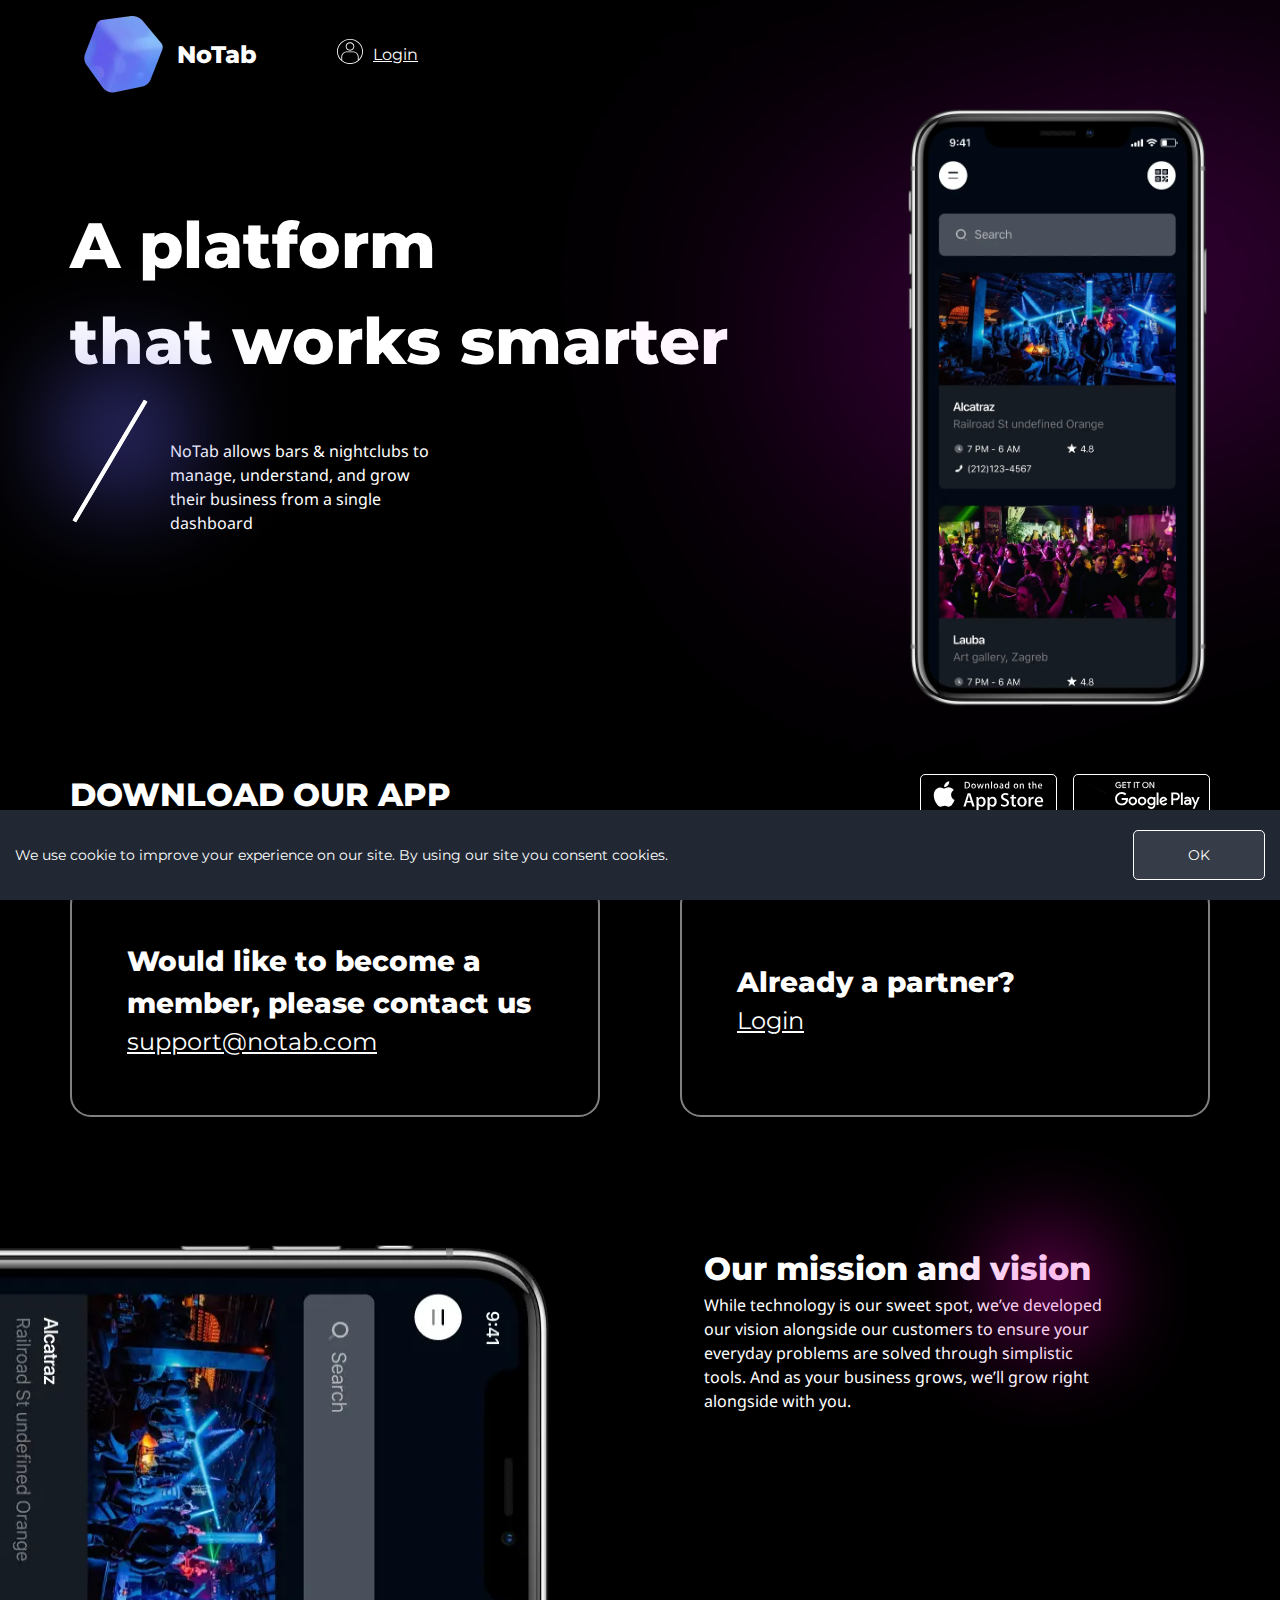
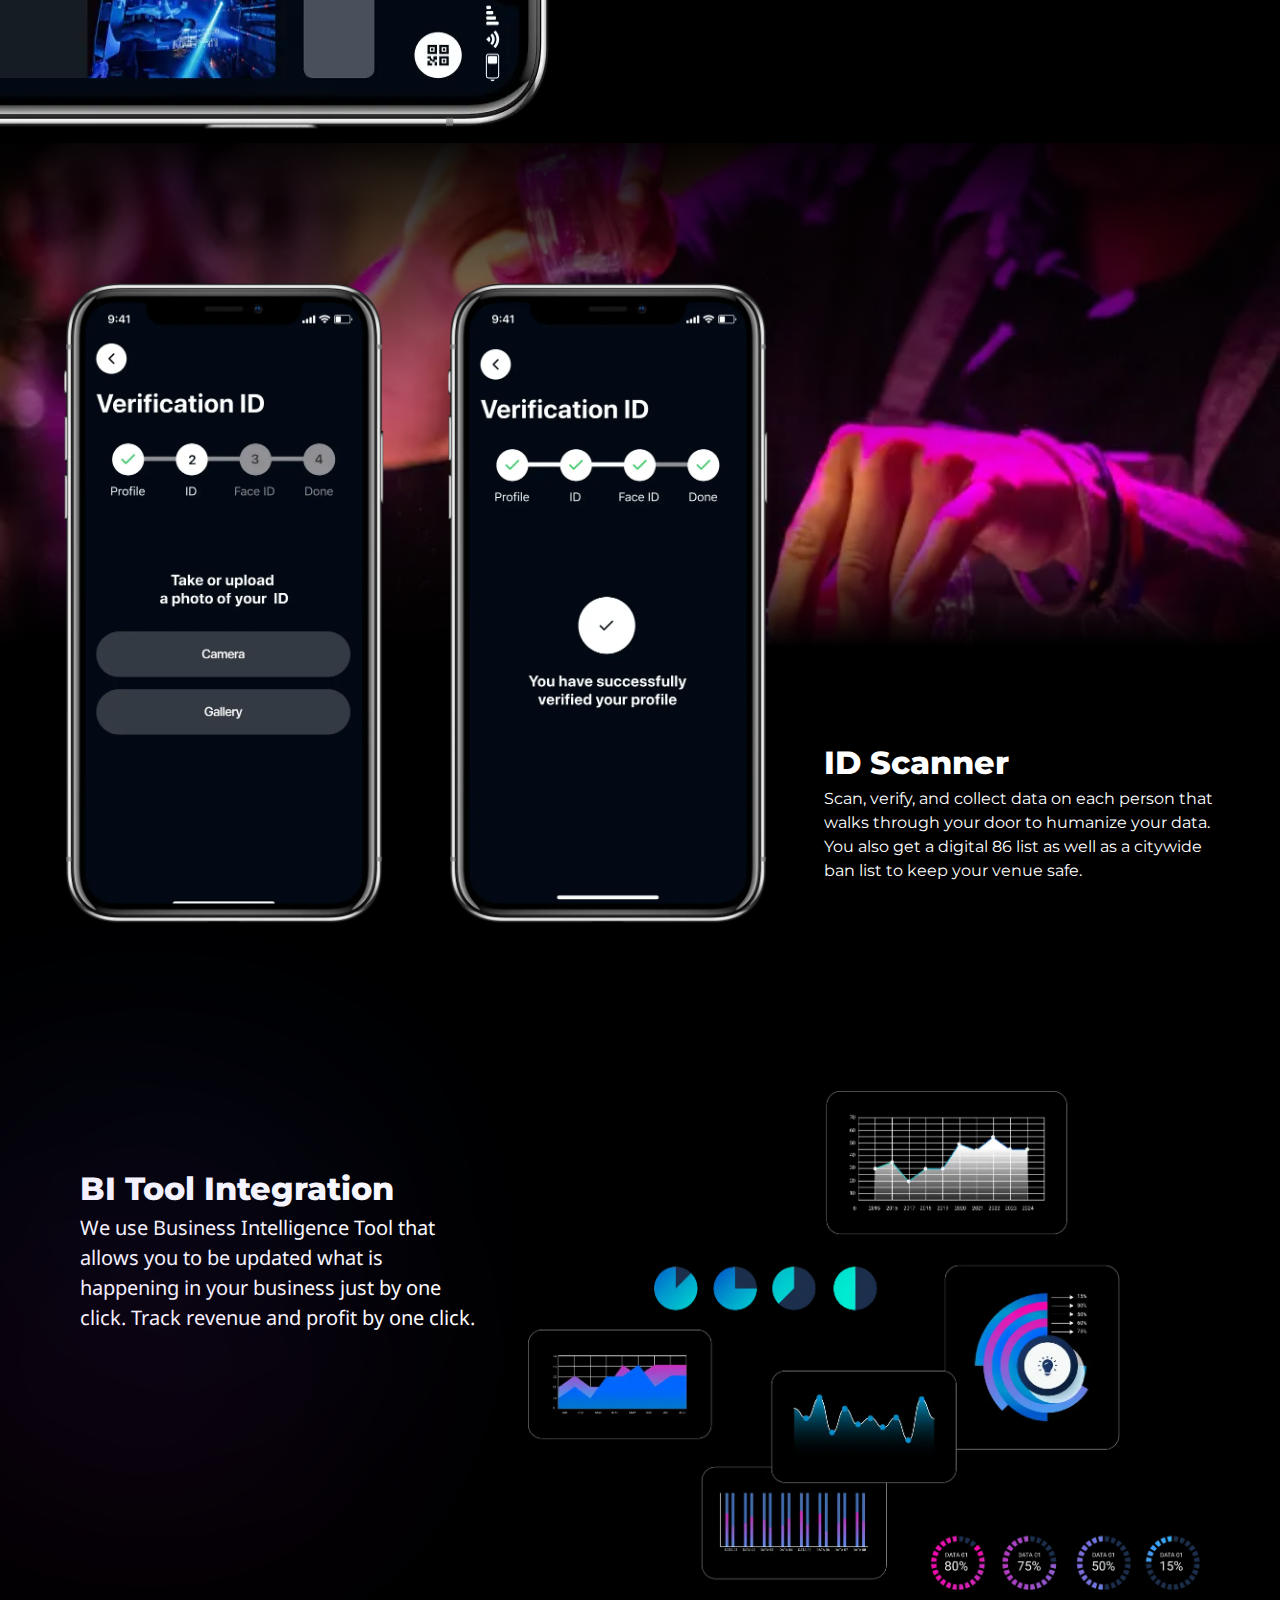
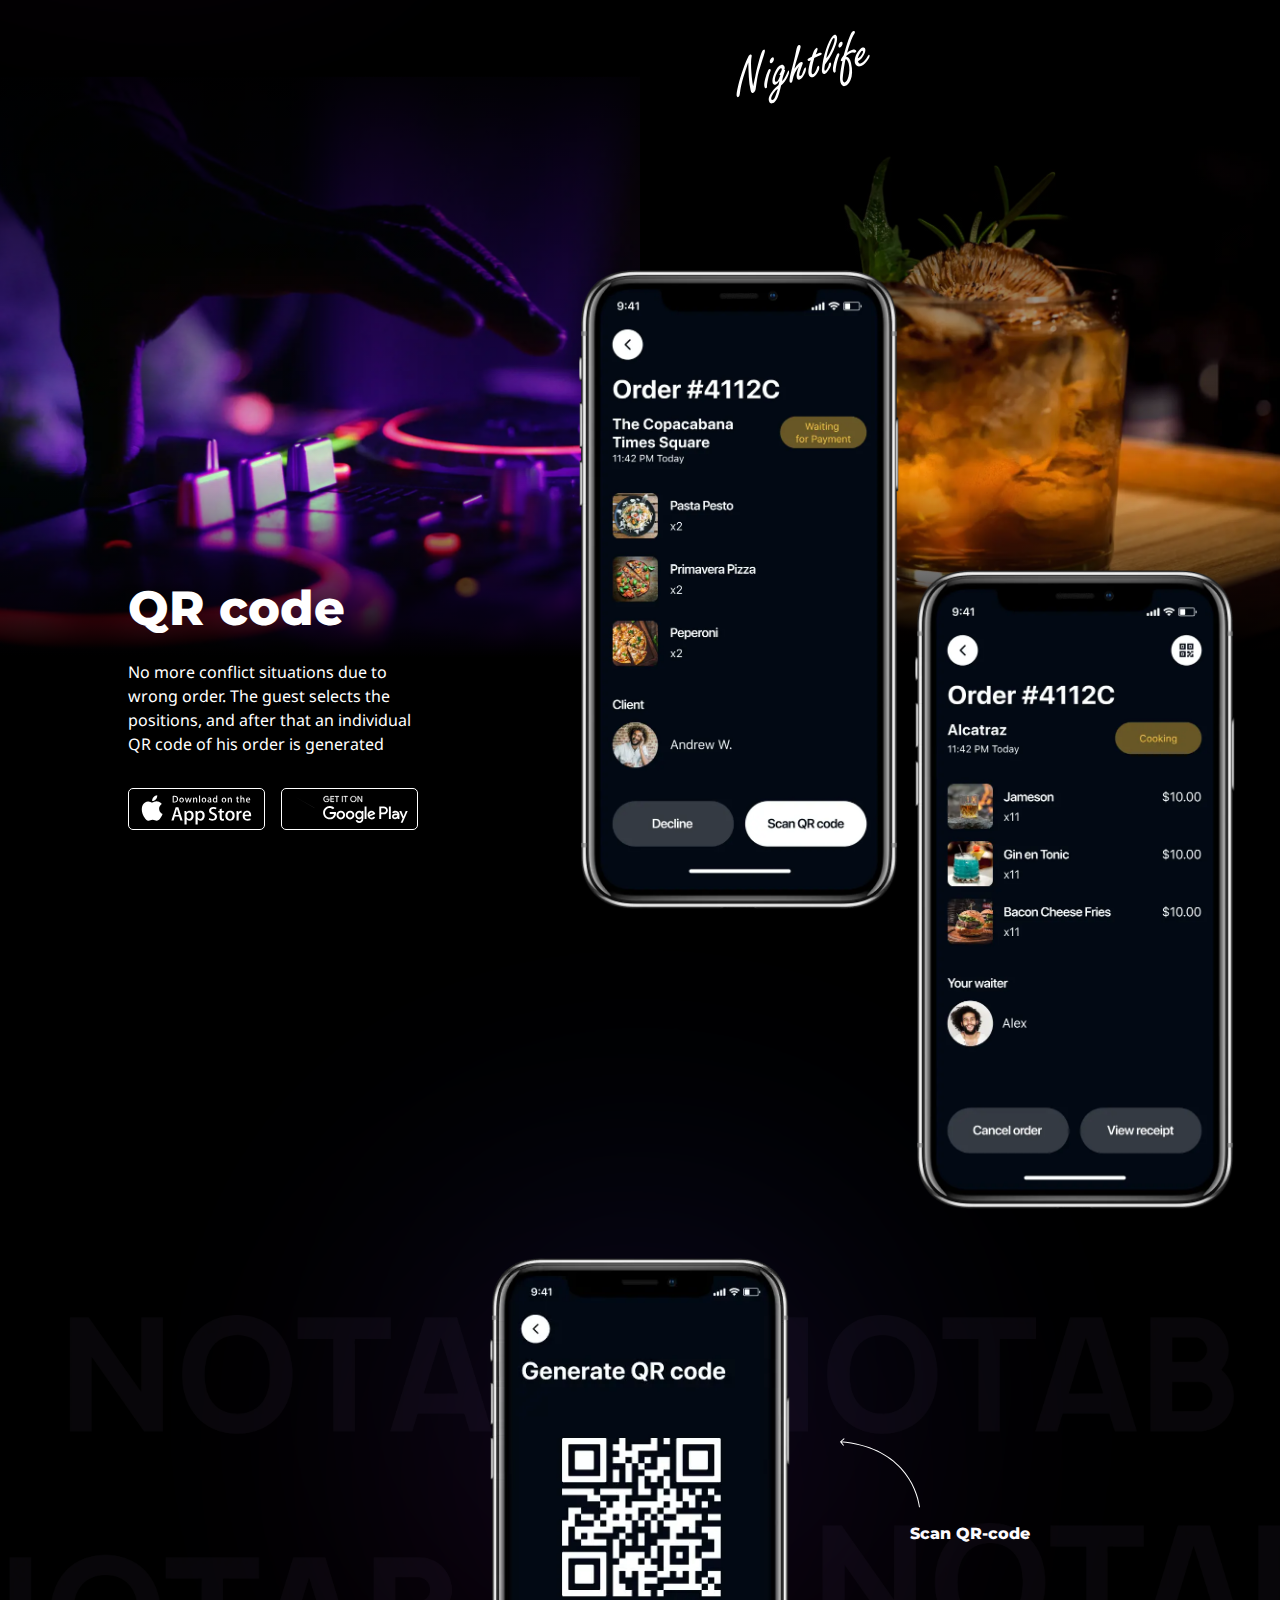
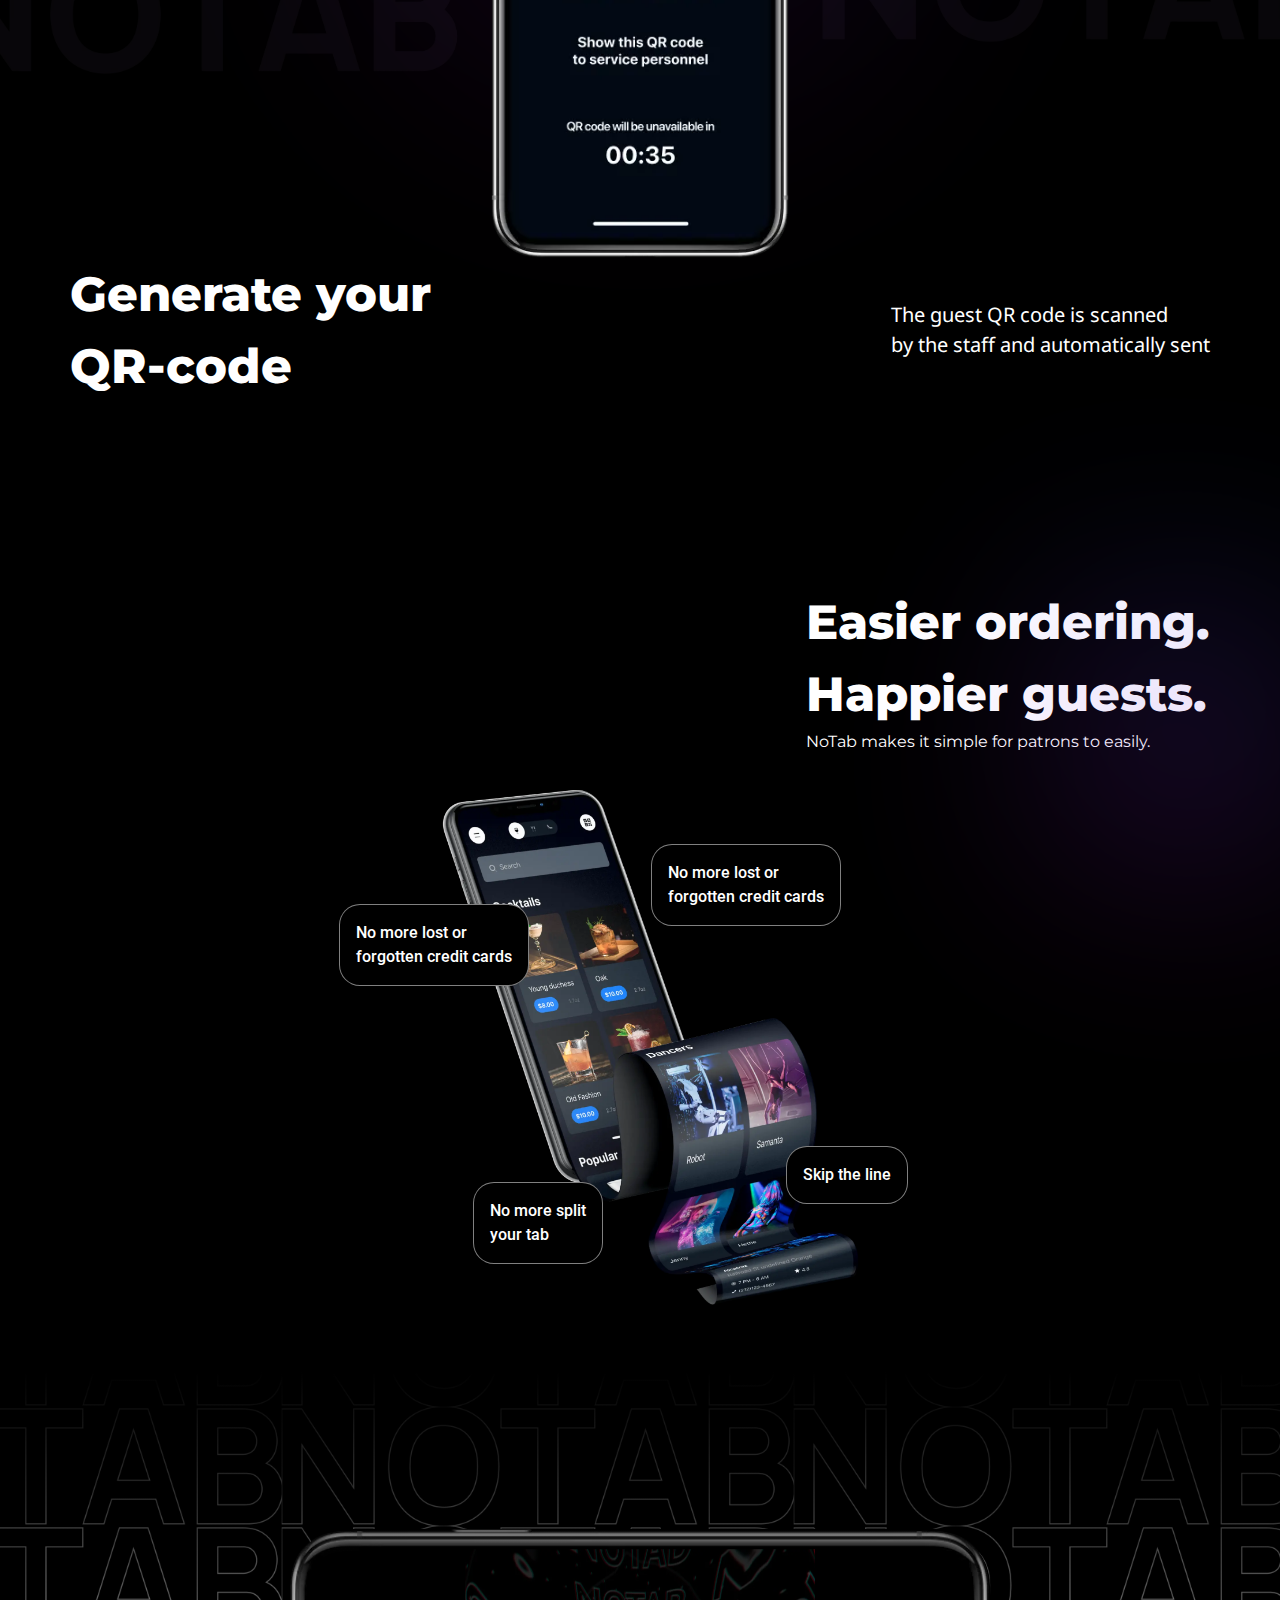
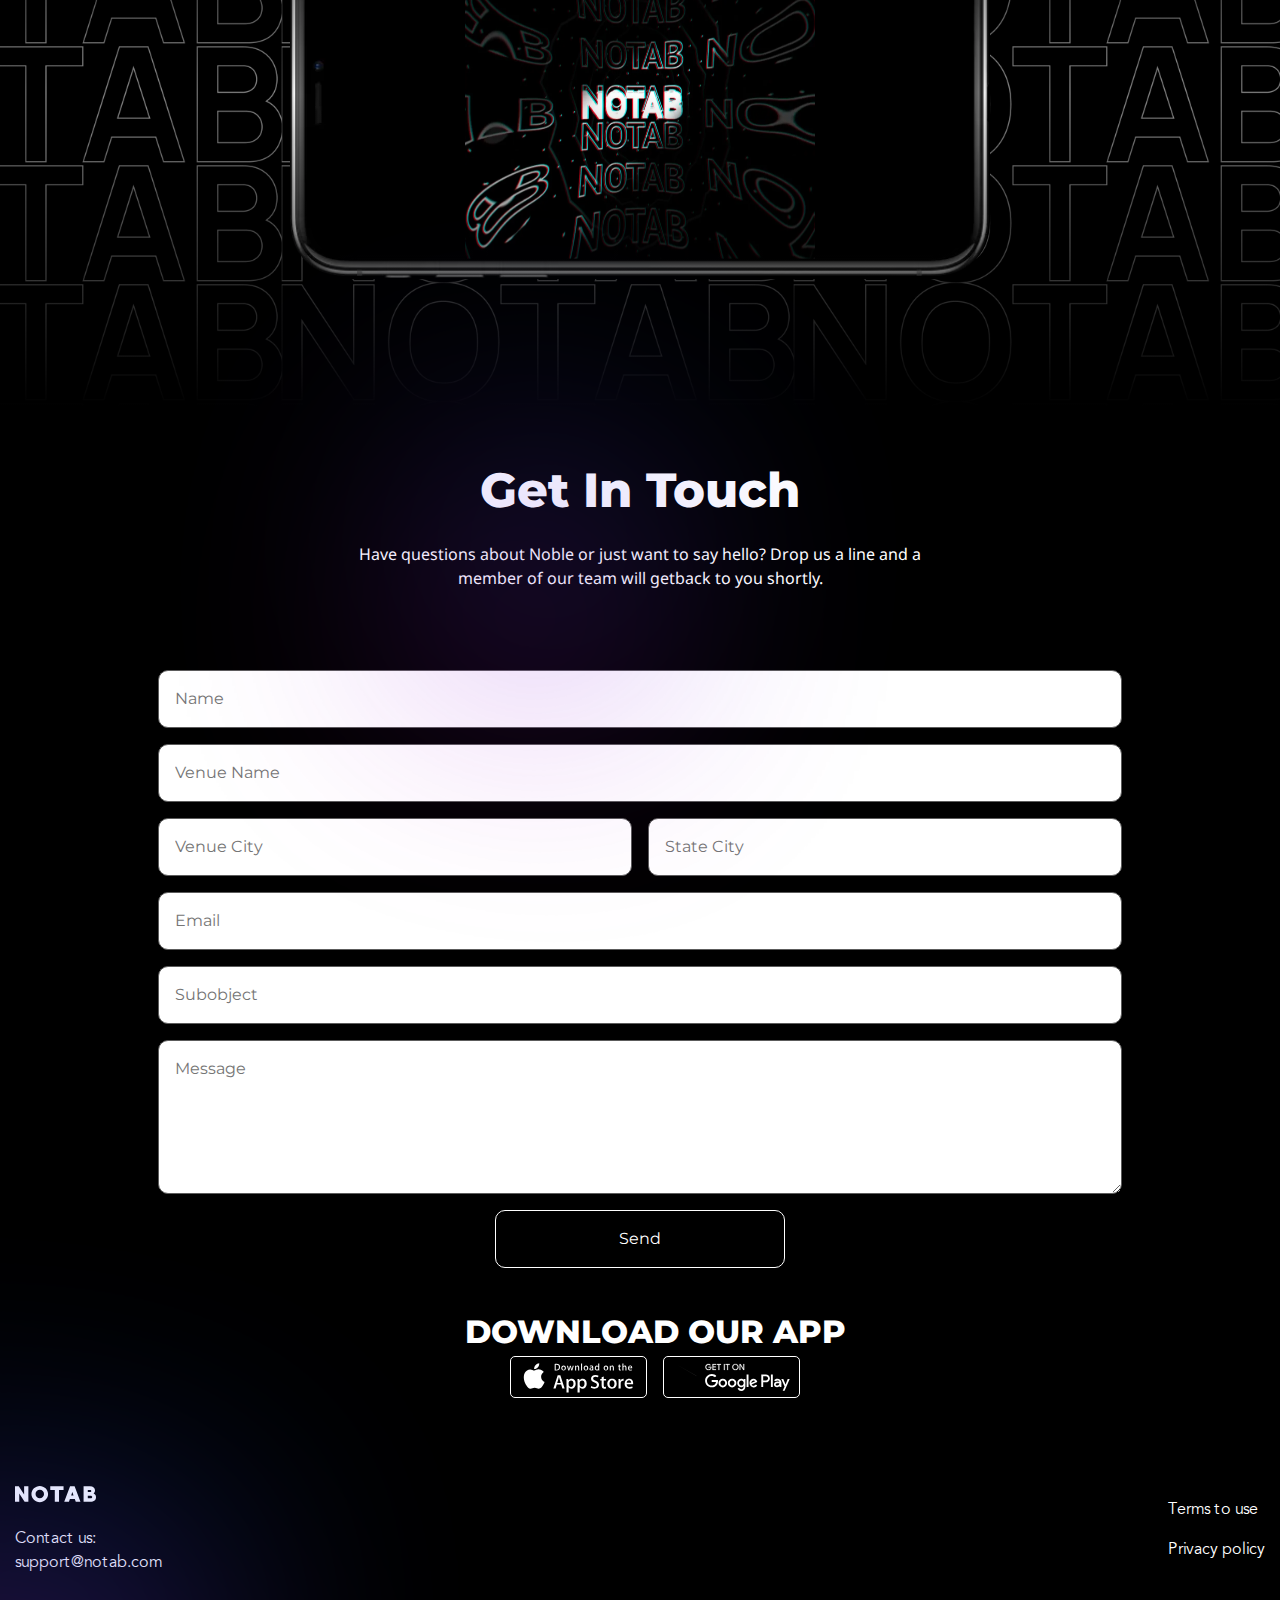
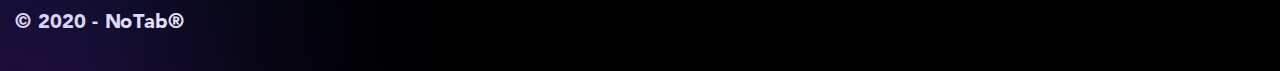
==== commit f705c969: "fix errors" ====
--- a/index.html
+++ b/index.html
@@ -6,7 +6,7 @@
 	<meta name="viewport" content="width=device-width, initial-scale=1.0">
 	<meta name="description" content="Тестовое задание">
 	<meta name="keywords" content="Тест, задание, тестовое задание">
-	<link type="text/css" rel="stylesheet" href="/css/style.min.css">
+	<link type="text/css" rel="stylesheet" href="./css/style.min.css">
 	<title>Test exercise</title>
 </head>
 
@@ -48,14 +48,14 @@
 				</div>
 
 				<div class="intro__phone col">
-					<img src="/img/phone_1.webp" width="100%" height="100%" alt="Iphone X" />
+					<img src="./img/phone_1.webp" alt="Iphone X" />
 				</div>
 			</div>
 
 			<div class="download intro__download container pt-10">
 				<h4 class="title">DOWNLOAD OUR APP</h4>
 				<div class="btn-group intro__btn-group">
-					<button class="btn download__btn"><svg id="apple_download" xmlns="http://www.w3.org/2000/svg"
+					<button class="btn download__btn"><svg xmlns="http://www.w3.org/2000/svg"
 							xmlns:xlink="http://www.w3.org/1999/xlink" version="1.1" x="0px" y="0px" width="135px"
 							height="40px" viewBox="0 0 135 40" xml:space="preserve">
 							<g>
@@ -116,8 +116,8 @@
 								</g>
 							</g>
 						</svg></button>
-					<button class="btn download__btn"><svg id="google_download" xmlns="http://www.w3.org/2000/svg"
-							width="135px" height="40px" viewBox="0 0 135 40">
+					<button class="btn download__btn"><svg xmlns="http://www.w3.org/2000/svg" width="135px"
+							height="40px" viewBox="0 0 135 40">
 							<style xmlns="http://www.w3.org/2000/svg">
 								.st1 {
 									stroke: #ffffff;
@@ -168,8 +168,8 @@
 							<path class="st2"
 								d="M68.1 21.8c-2.4 0-4.3 1.8-4.3 4.3 0 2.4 1.9 4.3 4.3 4.3s4.3-1.8 4.3-4.3c0-2.6-1.9-4.3-4.3-4.3zm0 6.8c-1.3 0-2.4-1.1-2.4-2.6s1.1-2.6 2.4-2.6c1.3 0 2.4 1 2.4 2.6 0 1.5-1.1 2.6-2.4 2.6zm-9.3-6.8c-2.4 0-4.3 1.8-4.3 4.3 0 2.4 1.9 4.3 4.3 4.3s4.3-1.8 4.3-4.3c0-2.6-1.9-4.3-4.3-4.3zm0 6.8c-1.3 0-2.4-1.1-2.4-2.6s1.1-2.6 2.4-2.6c1.3 0 2.4 1 2.4 2.6 0 1.5-1.1 2.6-2.4 2.6zm-11.1-5.5v1.8H52c-.1 1-.5 1.8-1 2.3-.6.6-1.6 1.3-3.3 1.3-2.7 0-4.7-2.1-4.7-4.8s2.1-4.8 4.7-4.8c1.4 0 2.5.6 3.3 1.3l1.3-1.3c-1.1-1-2.5-1.8-4.5-1.8-3.6 0-6.7 3-6.7 6.6 0 3.6 3.1 6.6 6.7 6.6 2 0 3.4-.6 4.6-1.9 1.2-1.2 1.6-2.9 1.6-4.2 0-.4 0-.8-.1-1.1h-6.2zm45.4 1.4c-.4-1-1.4-2.7-3.6-2.7s-4 1.7-4 4.3c0 2.4 1.8 4.3 4.2 4.3 1.9 0 3.1-1.2 3.5-1.9l-1.4-1c-.5.7-1.1 1.2-2.1 1.2s-1.6-.4-2.1-1.3l5.7-2.4-.2-.5zm-5.8 1.4c0-1.6 1.3-2.5 2.2-2.5.7 0 1.4.4 1.6.9l-3.8 1.6zM82.6 30h1.9V17.5h-1.9V30zm-3-7.3c-.5-.5-1.3-1-2.3-1-2.1 0-4.1 1.9-4.1 4.3s1.9 4.2 4.1 4.2c1 0 1.8-.5 2.2-1h.1v.6c0 1.6-.9 2.5-2.3 2.5-1.1 0-1.9-.8-2.1-1.5l-1.6.7c.5 1.1 1.7 2.5 3.8 2.5 2.2 0 4-1.3 4-4.4V22h-1.8v.7zm-2.2 5.9c-1.3 0-2.4-1.1-2.4-2.6s1.1-2.6 2.4-2.6c1.3 0 2.3 1.1 2.3 2.6s-1 2.6-2.3 2.6zm24.4-11.1h-4.5V30h1.9v-4.7h2.6c2.1 0 4.1-1.5 4.1-3.9s-2-3.9-4.1-3.9zm.1 6h-2.7v-4.3h2.7c1.4 0 2.2 1.2 2.2 2.1-.1 1.1-.9 2.2-2.2 2.2zm11.5-1.8c-1.4 0-2.8.6-3.3 1.9l1.7.7c.4-.7 1-.9 1.7-.9 1 0 1.9.6 2 1.6v.1c-.3-.2-1.1-.5-1.9-.5-1.8 0-3.6 1-3.6 2.8 0 1.7 1.5 2.8 3.1 2.8 1.3 0 1.9-.6 2.4-1.2h.1v1h1.8v-4.8c-.2-2.2-1.9-3.5-4-3.5zm-.2 6.9c-.6 0-1.5-.3-1.5-1.1 0-1 1.1-1.3 2-1.3.8 0 1.2.2 1.7.4-.2 1.2-1.2 2-2.2 2zm10.5-6.6l-2.1 5.4h-.1l-2.2-5.4h-2l3.3 7.6-1.9 4.2h1.9l5.1-11.8h-2zm-16.8 8h1.9V17.5h-1.9V30z" />
 							<g>
-								<linearGradient id="SVGID_1_" gradientUnits="userSpaceOnUse" x1="21.8" y1="33.29"
-									x2="5.017" y2="16.508" gradientTransform="matrix(1 0 0 -1 0 42)">
+								<linearGradient gradientUnits="userSpaceOnUse" x1="21.8" y1="33.29" x2="5.017"
+									y2="16.508" gradientTransform="matrix(1 0 0 -1 0 42)">
 									<stop offset="0" stop-color="#00a0ff" />
 									<stop offset=".007" stop-color="#00a1ff" />
 									<stop offset=".26" stop-color="#00beff" />
@@ -179,8 +179,8 @@
 								</linearGradient>
 								<path class="st3"
 									d="M10.4 7.5c-.3.3-.4.8-.4 1.4V31c0 .6.2 1.1.5 1.4l.1.1L23 20.1v-.2L10.4 7.5z" />
-								<linearGradient id="SVGID_2_" gradientUnits="userSpaceOnUse" x1="33.834" y1="21.999"
-									x2="9.637" y2="21.999" gradientTransform="matrix(1 0 0 -1 0 42)">
+								<linearGradient gradientUnits="userSpaceOnUse" x1="33.834" y1="21.999" x2="9.637"
+									y2="21.999" gradientTransform="matrix(1 0 0 -1 0 42)">
 									<stop offset="0" stop-color="#ffe000" />
 									<stop offset=".409" stop-color="#ffbd00" />
 									<stop offset=".775" stop-color="orange" />
@@ -188,14 +188,14 @@
 								</linearGradient>
 								<path class="st4"
 									d="M27 24.3l-4.1-4.1V19.9l4.1-4.1.1.1 4.9 2.8c1.4.8 1.4 2.1 0 2.9l-5 2.7z" />
-								<linearGradient id="SVGID_3_" gradientUnits="userSpaceOnUse" x1="24.827" y1="19.704"
-									x2="2.069" y2="-3.054" gradientTransform="matrix(1 0 0 -1 0 42)">
+								<linearGradient gradientUnits="userSpaceOnUse" x1="24.827" y1="19.704" x2="2.069"
+									y2="-3.054" gradientTransform="matrix(1 0 0 -1 0 42)">
 									<stop offset="0" stop-color="#ff3a44" />
 									<stop offset="1" stop-color="#c31162" />
 								</linearGradient>
 								<path class="st5" d="M27.1 24.2L22.9 20 10.4 32.5c.5.5 1.2.5 2.1.1l14.6-8.4" />
-								<linearGradient id="SVGID_4_" gradientUnits="userSpaceOnUse" x1="7.297" y1="41.824"
-									x2="17.46" y2="31.661" gradientTransform="matrix(1 0 0 -1 0 42)">
+								<linearGradient gradientUnits="userSpaceOnUse" x1="7.297" y1="41.824" x2="17.46"
+									y2="31.661" gradientTransform="matrix(1 0 0 -1 0 42)">
 									<stop offset="0" stop-color="#32a071" />
 									<stop offset=".069" stop-color="#2da771" />
 									<stop offset=".476" stop-color="#15cf74" />
@@ -230,7 +230,7 @@
 				<div class="about intro__about">
 					<div class="row intro__about__row">
 						<div class="col intro__about__mobile">
-							<img src="/img/phone_2.webp" alt="Iphone X" />
+							<img src="./img/phone_2.webp" alt="Iphone X" />
 						</div>
 						<div class="col body intro__about__body">
 							<h3 class="title intro__about__body__title">Our mission and vision</h3>
@@ -260,10 +260,10 @@
 					</div>
 					<div class="col phones info__about__phones row">
 						<div class="col info__about__phone">
-							<img src="/img/phone_3.webp" width="100%" height="100%" alt="Iphone X" />
+							<img src="./img/phone_3.webp" alt="Iphone X" />
 						</div>
 						<div class="col info__about__phone">
-							<img src="/img/phone_4.webp" width="100%" height="100%" alt="Iphone X" />
+							<img src="./img/phone_4.webp" alt="Iphone X" />
 						</div>
 					</div>
 				</div>
@@ -278,8 +278,8 @@
 							by one click.</p>
 					</div>
 					<div class="graphs info__integration__graphs col">
-						<img src="/img/graphs_pc.webp" class="pc" width="100%" height="100%" />
-						<img src="/img/graphs_mobile.webp" class="mobile" />
+						<img src="./img/graphs_pc.webp" class="pc" alt="Graphs" />
+						<img src="./img/graphs_mobile.webp" class="mobile" alt="Graphs" />
 					</div>
 				</div>
 			</div>
@@ -296,8 +296,7 @@
 							</p>
 							<div class="download info__qr-code__download">
 								<div class="btn-group">
-									<button class="btn download__btn"><svg id="apple_download"
-											xmlns="http://www.w3.org/2000/svg"
+									<button class="btn download__btn"><svg xmlns="http://www.w3.org/2000/svg"
 											xmlns:xlink="http://www.w3.org/1999/xlink" version="1.1" x="0px" y="0px"
 											width="135px" height="40px" viewBox="0 0 135 40" xml:space="preserve">
 											<g>
@@ -359,9 +358,8 @@
 												</g>
 											</g>
 										</svg></button>
-									<button class="btn download__btn"><svg id="google_download"
-											xmlns="http://www.w3.org/2000/svg" width="135px" height="40px"
-											viewBox="0 0 135 40">
+									<button class="btn download__btn"><svg xmlns="http://www.w3.org/2000/svg"
+											width="135px" height="40px" viewBox="0 0 135 40">
 											<style xmlns="http://www.w3.org/2000/svg">
 												.st1 {
 													stroke: #ffffff;
@@ -412,9 +410,8 @@
 											<path class="st2"
 												d="M68.1 21.8c-2.4 0-4.3 1.8-4.3 4.3 0 2.4 1.9 4.3 4.3 4.3s4.3-1.8 4.3-4.3c0-2.6-1.9-4.3-4.3-4.3zm0 6.8c-1.3 0-2.4-1.1-2.4-2.6s1.1-2.6 2.4-2.6c1.3 0 2.4 1 2.4 2.6 0 1.5-1.1 2.6-2.4 2.6zm-9.3-6.8c-2.4 0-4.3 1.8-4.3 4.3 0 2.4 1.9 4.3 4.3 4.3s4.3-1.8 4.3-4.3c0-2.6-1.9-4.3-4.3-4.3zm0 6.8c-1.3 0-2.4-1.1-2.4-2.6s1.1-2.6 2.4-2.6c1.3 0 2.4 1 2.4 2.6 0 1.5-1.1 2.6-2.4 2.6zm-11.1-5.5v1.8H52c-.1 1-.5 1.8-1 2.3-.6.6-1.6 1.3-3.3 1.3-2.7 0-4.7-2.1-4.7-4.8s2.1-4.8 4.7-4.8c1.4 0 2.5.6 3.3 1.3l1.3-1.3c-1.1-1-2.5-1.8-4.5-1.8-3.6 0-6.7 3-6.7 6.6 0 3.6 3.1 6.6 6.7 6.6 2 0 3.4-.6 4.6-1.9 1.2-1.2 1.6-2.9 1.6-4.2 0-.4 0-.8-.1-1.1h-6.2zm45.4 1.4c-.4-1-1.4-2.7-3.6-2.7s-4 1.7-4 4.3c0 2.4 1.8 4.3 4.2 4.3 1.9 0 3.1-1.2 3.5-1.9l-1.4-1c-.5.7-1.1 1.2-2.1 1.2s-1.6-.4-2.1-1.3l5.7-2.4-.2-.5zm-5.8 1.4c0-1.6 1.3-2.5 2.2-2.5.7 0 1.4.4 1.6.9l-3.8 1.6zM82.6 30h1.9V17.5h-1.9V30zm-3-7.3c-.5-.5-1.3-1-2.3-1-2.1 0-4.1 1.9-4.1 4.3s1.9 4.2 4.1 4.2c1 0 1.8-.5 2.2-1h.1v.6c0 1.6-.9 2.5-2.3 2.5-1.1 0-1.9-.8-2.1-1.5l-1.6.7c.5 1.1 1.7 2.5 3.8 2.5 2.2 0 4-1.3 4-4.4V22h-1.8v.7zm-2.2 5.9c-1.3 0-2.4-1.1-2.4-2.6s1.1-2.6 2.4-2.6c1.3 0 2.3 1.1 2.3 2.6s-1 2.6-2.3 2.6zm24.4-11.1h-4.5V30h1.9v-4.7h2.6c2.1 0 4.1-1.5 4.1-3.9s-2-3.9-4.1-3.9zm.1 6h-2.7v-4.3h2.7c1.4 0 2.2 1.2 2.2 2.1-.1 1.1-.9 2.2-2.2 2.2zm11.5-1.8c-1.4 0-2.8.6-3.3 1.9l1.7.7c.4-.7 1-.9 1.7-.9 1 0 1.9.6 2 1.6v.1c-.3-.2-1.1-.5-1.9-.5-1.8 0-3.6 1-3.6 2.8 0 1.7 1.5 2.8 3.1 2.8 1.3 0 1.9-.6 2.4-1.2h.1v1h1.8v-4.8c-.2-2.2-1.9-3.5-4-3.5zm-.2 6.9c-.6 0-1.5-.3-1.5-1.1 0-1 1.1-1.3 2-1.3.8 0 1.2.2 1.7.4-.2 1.2-1.2 2-2.2 2zm10.5-6.6l-2.1 5.4h-.1l-2.2-5.4h-2l3.3 7.6-1.9 4.2h1.9l5.1-11.8h-2zm-16.8 8h1.9V17.5h-1.9V30z" />
 											<g>
-												<linearGradient id="SVGID_1_" gradientUnits="userSpaceOnUse" x1="21.8"
-													y1="33.29" x2="5.017" y2="16.508"
-													gradientTransform="matrix(1 0 0 -1 0 42)">
+												<linearGradient gradientUnits="userSpaceOnUse" x1="21.8" y1="33.29"
+													x2="5.017" y2="16.508" gradientTransform="matrix(1 0 0 -1 0 42)">
 													<stop offset="0" stop-color="#00a0ff" />
 													<stop offset=".007" stop-color="#00a1ff" />
 													<stop offset=".26" stop-color="#00beff" />
@@ -424,9 +421,8 @@
 												</linearGradient>
 												<path class="st3"
 													d="M10.4 7.5c-.3.3-.4.8-.4 1.4V31c0 .6.2 1.1.5 1.4l.1.1L23 20.1v-.2L10.4 7.5z" />
-												<linearGradient id="SVGID_2_" gradientUnits="userSpaceOnUse" x1="33.834"
-													y1="21.999" x2="9.637" y2="21.999"
-													gradientTransform="matrix(1 0 0 -1 0 42)">
+												<linearGradient gradientUnits="userSpaceOnUse" x1="33.834" y1="21.999"
+													x2="9.637" y2="21.999" gradientTransform="matrix(1 0 0 -1 0 42)">
 													<stop offset="0" stop-color="#ffe000" />
 													<stop offset=".409" stop-color="#ffbd00" />
 													<stop offset=".775" stop-color="orange" />
@@ -434,17 +430,15 @@
 												</linearGradient>
 												<path class="st4"
 													d="M27 24.3l-4.1-4.1V19.9l4.1-4.1.1.1 4.9 2.8c1.4.8 1.4 2.1 0 2.9l-5 2.7z" />
-												<linearGradient id="SVGID_3_" gradientUnits="userSpaceOnUse" x1="24.827"
-													y1="19.704" x2="2.069" y2="-3.054"
-													gradientTransform="matrix(1 0 0 -1 0 42)">
+												<linearGradient gradientUnits="userSpaceOnUse" x1="24.827" y1="19.704"
+													x2="2.069" y2="-3.054" gradientTransform="matrix(1 0 0 -1 0 42)">
 													<stop offset="0" stop-color="#ff3a44" />
 													<stop offset="1" stop-color="#c31162" />
 												</linearGradient>
 												<path class="st5"
 													d="M27.1 24.2L22.9 20 10.4 32.5c.5.5 1.2.5 2.1.1l14.6-8.4" />
-												<linearGradient id="SVGID_4_" gradientUnits="userSpaceOnUse" x1="7.297"
-													y1="41.824" x2="17.46" y2="31.661"
-													gradientTransform="matrix(1 0 0 -1 0 42)">
+												<linearGradient gradientUnits="userSpaceOnUse" x1="7.297" y1="41.824"
+													x2="17.46" y2="31.661" gradientTransform="matrix(1 0 0 -1 0 42)">
 													<stop offset="0" stop-color="#32a071" />
 													<stop offset=".069" stop-color="#2da771" />
 													<stop offset=".476" stop-color="#15cf74" />
@@ -499,10 +493,10 @@
 
 						<div class="content info__qr-code__phones">
 							<span class="info__qr-code__phone">
-								<img src="/img/phone_5.webp" width="100%" height="100%" alt="Iphone X" />
+								<img src="./img/phone_5.webp" alt="Iphone X" />
 							</span>
 							<span class="info__qr-code__phone">
-								<img src="/img/phone_6.webp" width="100%" height="100%" alt="Iphone X" />
+								<img src="./img/phone_6.webp" alt="Iphone X" />
 							</span>
 						</div>
 
@@ -523,7 +517,7 @@
 							</svg>
 
 						</span>
-						<img src="/img/phone_7.webp" width="100%" height="100%" alt="Iphone X" />
+						<img src="./img/phone_7.webp" alt="Iphone X" />
 					</span>
 
 				</div>
@@ -572,7 +566,7 @@
 			<div class="phone-section">
 				<div class="phone-section__wrapper">
 					<span class="phone">
-						<img src="/img/phone_bg.webp" />
+						<img src="./img/phone_bg.webp" alt="bg" />
 					</span>
 				</div>
 
@@ -596,8 +590,7 @@
 				</div>
 				<input class="control form__control" id="email" type="email" placeholder="Email" />
 				<input class="control form__control" id="subobject" type="text" placeholder="Subobject" />
-				<textarea rows="5" class="control form__control" id="message" type="text"
-					placeholder="Message"></textarea>
+				<textarea rows="5" class="control form__control" id="message" placeholder="Message"></textarea>
 				<div class="form__btn-group">
 					<button class="btn form__btn" id="submit" type="submit">Send</button>
 				</div>
@@ -605,7 +598,7 @@
 			<div class="download form-section__download container">
 				<h4 class="title">DOWNLOAD OUR APP</h4>
 				<div class="btn-group">
-					<button class="btn download__btn"><svg id="apple_download" xmlns="http://www.w3.org/2000/svg"
+					<button class="btn download__btn"><svg xmlns="http://www.w3.org/2000/svg"
 							xmlns:xlink="http://www.w3.org/1999/xlink" version="1.1" x="0px" y="0px" width="135px"
 							height="40px" viewBox="0 0 135 40" xml:space="preserve">
 							<g>
@@ -666,8 +659,8 @@
 								</g>
 							</g>
 						</svg></button>
-					<button class="btn download__btn"><svg id="google_download" xmlns="http://www.w3.org/2000/svg"
-							width="135px" height="40px" viewBox="0 0 135 40">
+					<button class="btn download__btn"><svg xmlns="http://www.w3.org/2000/svg" width="135px"
+							height="40px" viewBox="0 0 135 40">
 							<style xmlns="http://www.w3.org/2000/svg">
 								.st1 {
 									stroke: #ffffff;
@@ -718,8 +711,8 @@
 							<path class="st2"
 								d="M68.1 21.8c-2.4 0-4.3 1.8-4.3 4.3 0 2.4 1.9 4.3 4.3 4.3s4.3-1.8 4.3-4.3c0-2.6-1.9-4.3-4.3-4.3zm0 6.8c-1.3 0-2.4-1.1-2.4-2.6s1.1-2.6 2.4-2.6c1.3 0 2.4 1 2.4 2.6 0 1.5-1.1 2.6-2.4 2.6zm-9.3-6.8c-2.4 0-4.3 1.8-4.3 4.3 0 2.4 1.9 4.3 4.3 4.3s4.3-1.8 4.3-4.3c0-2.6-1.9-4.3-4.3-4.3zm0 6.8c-1.3 0-2.4-1.1-2.4-2.6s1.1-2.6 2.4-2.6c1.3 0 2.4 1 2.4 2.6 0 1.5-1.1 2.6-2.4 2.6zm-11.1-5.5v1.8H52c-.1 1-.5 1.8-1 2.3-.6.6-1.6 1.3-3.3 1.3-2.7 0-4.7-2.1-4.7-4.8s2.1-4.8 4.7-4.8c1.4 0 2.5.6 3.3 1.3l1.3-1.3c-1.1-1-2.5-1.8-4.5-1.8-3.6 0-6.7 3-6.7 6.6 0 3.6 3.1 6.6 6.7 6.6 2 0 3.4-.6 4.6-1.9 1.2-1.2 1.6-2.9 1.6-4.2 0-.4 0-.8-.1-1.1h-6.2zm45.4 1.4c-.4-1-1.4-2.7-3.6-2.7s-4 1.7-4 4.3c0 2.4 1.8 4.3 4.2 4.3 1.9 0 3.1-1.2 3.5-1.9l-1.4-1c-.5.7-1.1 1.2-2.1 1.2s-1.6-.4-2.1-1.3l5.7-2.4-.2-.5zm-5.8 1.4c0-1.6 1.3-2.5 2.2-2.5.7 0 1.4.4 1.6.9l-3.8 1.6zM82.6 30h1.9V17.5h-1.9V30zm-3-7.3c-.5-.5-1.3-1-2.3-1-2.1 0-4.1 1.9-4.1 4.3s1.9 4.2 4.1 4.2c1 0 1.8-.5 2.2-1h.1v.6c0 1.6-.9 2.5-2.3 2.5-1.1 0-1.9-.8-2.1-1.5l-1.6.7c.5 1.1 1.7 2.5 3.8 2.5 2.2 0 4-1.3 4-4.4V22h-1.8v.7zm-2.2 5.9c-1.3 0-2.4-1.1-2.4-2.6s1.1-2.6 2.4-2.6c1.3 0 2.3 1.1 2.3 2.6s-1 2.6-2.3 2.6zm24.4-11.1h-4.5V30h1.9v-4.7h2.6c2.1 0 4.1-1.5 4.1-3.9s-2-3.9-4.1-3.9zm.1 6h-2.7v-4.3h2.7c1.4 0 2.2 1.2 2.2 2.1-.1 1.1-.9 2.2-2.2 2.2zm11.5-1.8c-1.4 0-2.8.6-3.3 1.9l1.7.7c.4-.7 1-.9 1.7-.9 1 0 1.9.6 2 1.6v.1c-.3-.2-1.1-.5-1.9-.5-1.8 0-3.6 1-3.6 2.8 0 1.7 1.5 2.8 3.1 2.8 1.3 0 1.9-.6 2.4-1.2h.1v1h1.8v-4.8c-.2-2.2-1.9-3.5-4-3.5zm-.2 6.9c-.6 0-1.5-.3-1.5-1.1 0-1 1.1-1.3 2-1.3.8 0 1.2.2 1.7.4-.2 1.2-1.2 2-2.2 2zm10.5-6.6l-2.1 5.4h-.1l-2.2-5.4h-2l3.3 7.6-1.9 4.2h1.9l5.1-11.8h-2zm-16.8 8h1.9V17.5h-1.9V30z" />
 							<g>
-								<linearGradient id="SVGID_1_" gradientUnits="userSpaceOnUse" x1="21.8" y1="33.29"
-									x2="5.017" y2="16.508" gradientTransform="matrix(1 0 0 -1 0 42)">
+								<linearGradient gradientUnits="userSpaceOnUse" x1="21.8" y1="33.29" x2="5.017"
+									y2="16.508" gradientTransform="matrix(1 0 0 -1 0 42)">
 									<stop offset="0" stop-color="#00a0ff" />
 									<stop offset=".007" stop-color="#00a1ff" />
 									<stop offset=".26" stop-color="#00beff" />
@@ -729,8 +722,8 @@
 								</linearGradient>
 								<path class="st3"
 									d="M10.4 7.5c-.3.3-.4.8-.4 1.4V31c0 .6.2 1.1.5 1.4l.1.1L23 20.1v-.2L10.4 7.5z" />
-								<linearGradient id="SVGID_2_" gradientUnits="userSpaceOnUse" x1="33.834" y1="21.999"
-									x2="9.637" y2="21.999" gradientTransform="matrix(1 0 0 -1 0 42)">
+								<linearGradient gradientUnits="userSpaceOnUse" x1="33.834" y1="21.999" x2="9.637"
+									y2="21.999" gradientTransform="matrix(1 0 0 -1 0 42)">
 									<stop offset="0" stop-color="#ffe000" />
 									<stop offset=".409" stop-color="#ffbd00" />
 									<stop offset=".775" stop-color="orange" />
@@ -738,14 +731,14 @@
 								</linearGradient>
 								<path class="st4"
 									d="M27 24.3l-4.1-4.1V19.9l4.1-4.1.1.1 4.9 2.8c1.4.8 1.4 2.1 0 2.9l-5 2.7z" />
-								<linearGradient id="SVGID_3_" gradientUnits="userSpaceOnUse" x1="24.827" y1="19.704"
-									x2="2.069" y2="-3.054" gradientTransform="matrix(1 0 0 -1 0 42)">
+								<linearGradient gradientUnits="userSpaceOnUse" x1="24.827" y1="19.704" x2="2.069"
+									y2="-3.054" gradientTransform="matrix(1 0 0 -1 0 42)">
 									<stop offset="0" stop-color="#ff3a44" />
 									<stop offset="1" stop-color="#c31162" />
 								</linearGradient>
 								<path class="st5" d="M27.1 24.2L22.9 20 10.4 32.5c.5.5 1.2.5 2.1.1l14.6-8.4" />
-								<linearGradient id="SVGID_4_" gradientUnits="userSpaceOnUse" x1="7.297" y1="41.824"
-									x2="17.46" y2="31.661" gradientTransform="matrix(1 0 0 -1 0 42)">
+								<linearGradient gradientUnits="userSpaceOnUse" x1="7.297" y1="41.824" x2="17.46"
+									y2="31.661" gradientTransform="matrix(1 0 0 -1 0 42)">
 									<stop offset="0" stop-color="#32a071" />
 									<stop offset=".069" stop-color="#2da771" />
 									<stop offset=".476" stop-color="#15cf74" />
@@ -807,14 +800,14 @@
 			</button>
 		</div>
 	</div>
-	<script async>
+	<script>
 		var cookieElement = document.getElementById("cookie")
 		var cookieBtn = document.getElementById("cookieBtn");
 		cookieBtn.addEventListener('click', () => {
 			cookieElement.remove();
 		})
 	</script>
-	<script type="text/javascript" src="./js/main.min.js">
+	<script src="./js/main.min.js">
 	</script>
 
 
--- a/css/style.min.css
+++ b/css/style.min.css
@@ -1,2 +1,1842 @@
-@font-face{font-family:Montserrat;src:local("Montserrat"),url(../fonts/Montserrat.woff2) format("woff2"),url(../fonts/Montserrat.woff) format("woff");font-weight:400;font-style:normal;font-display:swap}@font-face{font-family:Montserrat;src:local("Montserrat-ExtraBold"),url(../fonts/Montserrat-ExtraBold.woff2) format("woff2"),url(../fonts/Montserrat-ExtraBold.woff) format("woff");font-weight:900;font-style:normal;font-display:swap}@font-face{font-family:"Noto Sans";src:local("NotoSans"),url(../fonts/NotoSans.woff2) format("woff2"),url(../fonts/NotoSans.woff) format("woff");font-weight:400;font-style:normal;font-display:swap}@font-face{font-family:"Noto Sans";src:local("NotoSans-Medium"),url(../fonts/NotoSans-Medium.woff2) format("woff2"),url(../fonts/NotoSans-Medium.woff) format("woff");font-weight:500;font-style:normal;font-display:swap}@font-face{font-family:"Noto Sans";src:local("NotoSans-SemiBold"),url(../fonts/NotoSans-SemiBold.woff2) format("woff2"),url(../fonts/NotoSans-SemiBold.woff) format("woff");font-weight:600;font-style:normal;font-display:swap}@font-face{font-family:"Noto Sans";src:local("NotoSans-Bold"),url(../fonts/NotoSans-Bold.woff2) format("woff2"),url(../fonts/NotoSans-Bold.woff) format("woff");font-weight:700;font-style:normal;font-display:swap}@font-face{font-family:Avenir;src:local("AvenirLTStd"),url(../fonts/AvenirLTStd.woff2) format("woff2"),url(../fonts/AvenirLTStd.woff) format("woff");font-weight:500;font-style:normal;font-display:swap}@font-face{font-family:Avenir;src:local("AvenirLTStd-Black"),url(../fonts/AvenirLTStd-Black.woff2) format("woff2"),url(../fonts/AvenirLTStd-Black.woff) format("woff");font-weight:900;font-style:normal;font-display:swap}@font-face{font-family:Roboto;src:local("Roboto-Medium"),url(../fonts/Roboto-Medium.woff2) format("woff2"),url(../fonts/Roboto-Medium.woff) format("woff");font-weight:500;font-style:normal;font-display:swap}@font-face{font-family:AvenirLTStd-Black;src:local("AvenirLTStd-Black"),url(../fonts/AvenirLTStd-Black.woff2) format("woff2"),url(../fonts/AvenirLTStd-Black.woff) format("woff");font-weight:400;font-style:normal;font-display:swap}@font-face{font-family:AvenirLTStd;src:local("AvenirLTStd"),url(../fonts/AvenirLTStd.woff2) format("woff2"),url(../fonts/AvenirLTStd.woff) format("woff");font-weight:400;font-style:normal;font-display:swap}@font-face{font-family:Montserrat-ExtraBold;src:local("Montserrat-ExtraBold"),url(../fonts/Montserrat-ExtraBold.woff2) format("woff2"),url(../fonts/Montserrat-ExtraBold.woff) format("woff");font-weight:400;font-style:normal;font-display:swap}@font-face{font-family:NotoSans-Bold;src:local("NotoSans-Bold"),url(../fonts/NotoSans-Bold.woff2) format("woff2"),url(../fonts/NotoSans-Bold.woff) format("woff");font-weight:400;font-style:normal;font-display:swap}@font-face{font-family:NotoSans-Medium;src:local("NotoSans-Medium"),url(../fonts/NotoSans-Medium.woff2) format("woff2"),url(../fonts/NotoSans-Medium.woff) format("woff");font-weight:400;font-style:normal;font-display:swap}@font-face{font-family:NotoSans-Regular;src:local("NotoSans-Regular"),url(../fonts/NotoSans-Regular.woff2) format("woff2"),url(../fonts/NotoSans-Regular.woff) format("woff");font-weight:400;font-style:normal;font-display:swap}@font-face{font-family:NotoSans-SemiBold;src:local("NotoSans-SemiBold"),url(../fonts/NotoSans-SemiBold.woff2) format("woff2"),url(../fonts/NotoSans-SemiBold.woff) format("woff");font-weight:400;font-style:normal;font-display:swap}@font-face{font-family:NotoSans-Thin;src:local("NotoSans-Thin"),url(../fonts/NotoSans-Thin.woff2) format("woff2"),url(../fonts/NotoSans-Thin.woff) format("woff");font-weight:400;font-style:normal;font-display:swap}@font-face{font-family:NotoSans;src:local("NotoSans"),url(../fonts/NotoSans.woff2) format("woff2"),url(../fonts/NotoSans.woff) format("woff");font-weight:400;font-style:normal;font-display:swap}@font-face{font-family:Roboto-Medium;src:local("Roboto-Medium"),url(../fonts/Roboto-Medium.woff2) format("woff2"),url(../fonts/Roboto-Medium.woff) format("woff");font-weight:400;font-style:normal;font-display:swap}@font-face{font-family:Roboto-Regular;src:local("Roboto-Regular"),url(../fonts/Roboto-Regular.woff2) format("woff2"),url(../fonts/Roboto-Regular.woff) format("woff");font-weight:400;font-style:normal;font-display:swap}*,::after,::before{-webkit-box-sizing:border-box;box-sizing:border-box}ol[class],ul[class]{padding:0;list-style:none}blockquote,body,dd,dl,figcaption,figure,h1,h2,h3,h4,li,ol[class],p,ul[class]{margin:0}body{min-height:100vh;scroll-behavior:smooth;text-rendering:optimizeSpeed;line-height:1.5}a:not([class]){-webkit-text-decoration-skip:ink;text-decoration-skip-ink:auto}img{max-width:100%;display:block}article>*+*{margin-top:1em}button,input,select,textarea{font:inherit}@media(prefers-reduced-motion:reduce){*{-webkit-animation-duration:NaNs!important;animation-duration:NaNs!important;-webkit-animation-iteration-count:1!important;animation-iteration-count:1!important;-webkit-transition-duration:NaNs!important;-o-transition-duration:NaNs!important;transition-duration:NaNs!important;scroll-behavior:auto!important}}.container{padding-right:15px;padding-left:15px;margin-right:auto;margin-left:auto}@media(min-width:768px){.container{width:750px}}@media(min-width:992px){.container{width:970px}}@media(min-width:1200px){.container{width:1170px}}.container-fluid{padding-right:15px;padding-left:15px;margin-right:auto;margin-left:auto}@media(min-width:1800px){.container{width:1670px}}.px-10{padding-inline:4rem}.pt-10{padding-top:4rem}.py-1{padding-top:1.25rem;padding-bottom:1.25rem}.px-1{padding-left:1.25rem;padding-right:1.25rem}.pl-17{padding-left:6rem}.pr-2{padding-right:1.5rem}.pt-15{padding-top:5.5rem}.py-15{padding-top:5.5rem;padding-bottom:5.5rem}.px-15{padding-left:5.5rem;padding-right:5.5rem}.row{display:-webkit-box;display:-ms-flexbox;display:flex}.justify-content-between{-webkit-box-pack:justify;-ms-flex-pack:justify;justify-content:space-between}.pre-form{text-align:center;padding-bottom:5rem;position:relative}.pre-form h3{font-size:3rem;margin-bottom:1rem}.pre-form p{max-width:50%;margin:0 auto;font-size:1rem;font-family:"Noto Sans"}@media(max-width:668px){.pre-form p{width:100%;max-width:100%}}.pre-form::before{content:"";position:absolute;left:30%;top:0;width:250px;height:250px;background:-o-linear-gradient(77.92deg,#f101bf 2.82%,#06f 97.06%);background:linear-gradient(12.08deg,#f101bf 2.82%,#06f 97.06%);opacity:.3;-webkit-filter:blur(125px);filter:blur(125px);-webkit-transform:rotate(5.78deg);-ms-transform:rotate(5.78deg);transform:rotate(5.78deg)}.form{display:-webkit-box;display:-ms-flexbox;display:flex;-webkit-box-orient:vertical;-webkit-box-direction:normal;-ms-flex-direction:column;flex-direction:column;gap:1rem;max-width:1200px;margin:0 auto 2.5rem;padding-left:5.5rem;padding-right:5.5rem}.form__control{padding:1rem}.form__group{gap:1rem}@media(max-width:991px){.form__group{-webkit-box-orient:vertical;-webkit-box-direction:normal;-ms-flex-direction:column;flex-direction:column;width:100%}.form__group input{width:100%}}.form__col{width:50%}.form__btn-group{display:-webkit-box;display:-ms-flexbox;display:flex;-webkit-box-pack:center;-ms-flex-pack:center;justify-content:center}.form__btn{padding:1rem!important;background:rgba(0,0,0,0);color:#fff;width:30%;border-radius:10px!important}@media(max-width:667px){.form{padding-left:15px;padding-right:15px}}.cookie{background:#212834;position:fixed;left:0;right:0;bottom:0;z-index:99999}.cookie__content{display:-webkit-box;display:-ms-flexbox;display:flex;-webkit-box-pack:justify;-ms-flex-pack:justify;justify-content:space-between;font-size:14px;width:100%!important;-webkit-box-align:center;-ms-flex-align:center;align-items:center}.cookie__btn{width:132px!important;height:50px!important;background:rgba(255,255,255,.1);border:.5px solid #fff;border-radius:6px;color:#fff}.footer{font-family:Avenir;font-weight:500;padding-left:15px;padding-right:15px;position:relative}.footer__row{-webkit-box-pack:justify;-ms-flex-pack:justify;justify-content:space-between;-webkit-box-align:center;-ms-flex-align:center;align-items:center}.footer__col{display:-webkit-box;display:-ms-flexbox;display:flex;-webkit-box-orient:vertical;-webkit-box-direction:normal;-ms-flex-direction:column;flex-direction:column;gap:1rem}.footer__col__item{max-width:150px}@media(max-width:768px){.footer__col__item{text-align:center;max-width:100%}}.footer:before{position:absolute;left:-15%;width:405px;height:405px;content:"";background:-o-linear-gradient(77.92deg,#f101bf 2.82%,#06f 97.06%);background:linear-gradient(12.08deg,#f101bf 2.82%,#06f 97.06%);opacity:.3;-webkit-filter:blur(125px);filter:blur(125px);-webkit-transform:rotate(5.78deg);-ms-transform:rotate(5.78deg);transform:rotate(5.78deg)}.footer h5{font-weight:900;font-size:1.25rem}@media(max-width:767px){.footer__col{gap:.5rem;font-size:1.25rem!important}.footer__row{width:100%;-webkit-box-orient:vertical;-webkit-box-direction:reverse;-ms-flex-direction:column-reverse;flex-direction:column-reverse;gap:3rem}.footer h5{min-width:100%;text-align:center;margin-top:10px}}.form-section__download{-webkit-box-orient:vertical;-webkit-box-direction:normal;-ms-flex-direction:column;flex-direction:column}.generate-qr{position:relative;display:-webkit-box;display:-ms-flexbox;display:flex;-webkit-box-orient:vertical;-webkit-box-direction:normal;-ms-flex-direction:column;flex-direction:column}.generate-qr:before{background:url(/img/bg_text.webp) center/contain no-repeat;content:"";width:120%;height:465px;top:10%;left:-10%;position:absolute;opacity:.5}@media(max-width:991px){.generate-qr{width:100%}}@media(max-width:786px){.generate-qr:before{top:25%}.generate-qr{-webkit-box-orient:vertical;-webkit-box-direction:reverse;-ms-flex-direction:column-reverse;flex-direction:column-reverse}.generate-qr__wrapper{margin-bottom:250px}}.generate-qr__wrapper{position:relative;display:-webkit-box;display:-ms-flexbox;display:flex;-webkit-box-pack:center;-ms-flex-pack:center;justify-content:center}.generate-qr__wrapper:before{background:-o-linear-gradient(78deg,#f101bf 3%,#06f 97%);background:linear-gradient(12deg,#f101bf 3%,#06f 97%);opacity:.15;-webkit-filter:blur(156px);filter:blur(156px);border-radius:476.034px;-webkit-transform:rotate(-.55deg);-ms-transform:rotate(-.55deg);transform:rotate(-.55deg);position:absolute;content:"";aspect-ratio:1;top:-10%;bottom:10%;z-index:30;left:30%;right:30%}.generate-qr__bg{width:300px;height:600px;position:relative}.generate-qr__bg img{position:absolute;z-index:40}.generate-qr__bg svg:first-child{border-radius:50px;position:absolute;display:block;left:15px;top:0;z-index:30!important}.generate-qr__bg svg:nth-child(2){position:absolute;display:block;width:80%;left:33px;top:25px;z-index:50;right:30px}.generate-qr__bg svg:last-child{position:absolute;display:block;width:80%;left:30px;top:25%;z-index:50;right:30px}.generate-qr__body{-webkit-box-pack:justify;-ms-flex-pack:justify;justify-content:space-between;-webkit-box-align:center;-ms-flex-align:center;align-items:center}@media(max-width:786px){.generate-qr__body{-webkit-box-orient:vertical;-webkit-box-direction:normal;-ms-flex-direction:column;flex-direction:column;margin-bottom:3rem}}.generate-qr__title{margin-top:0;margin-bottom:0;width:30%;font-size:3rem!important;font-weight:700}@media(max-width:786px){.generate-qr__title{width:100%!important}}@media(max-width:991px)and (min-width:787px){.generate-qr__title{width:50%!important}}.generate-qr__text{margin-top:0;margin-bottom:0;font-weight:400;font-size:1.25rem!important}.generate-qr__content{position:absolute;top:24%;right:-80%;display:-webkit-box;display:-ms-flexbox;display:flex;width:100%;-webkit-box-orient:vertical;-webkit-box-direction:reverse;-ms-flex-direction:column-reverse;flex-direction:column-reverse}.generate-qr__content:after{content:"Scan QR-code";margin-left:180px;margin-top:120px;font-family:Montserrat;font-style:normal;font-weight:700}@media(max-width:786px){.generate-qr__text{width:100%}.generate-qr__content{top:85%}.generate-qr__content:after{margin-left:0;margin-top:165px;font-size:1.5rem}.generate-qr__content svg{-webkit-transform:rotate(45deg);-ms-transform:rotate(45deg);transform:rotate(45deg)}}@media(max-width:1400px){.generate-qr__title{width:40%}}.info__about{position:relative;display:-webkit-box;display:-ms-flexbox;display:flex;-webkit-box-orient:vertical;-webkit-box-direction:normal;-ms-flex-direction:column;flex-direction:column}.info__about__col{height:-webkit-fit-content;height:-moz-fit-content;height:fit-content;-ms-flex-item-align:end;align-self:flex-end;width:34%}@media(max-width:991px){.info__about__col:first-child{-ms-flex-item-align:start;align-self:flex-start;width:100%}}.info__about__phone{width:100%;aspect-ratio:1/2;z-index:20;max-width:400px;position:relative}.info__about__phone img{width:inherit}.info__about__product{height:600px;margin-top:-460px;z-index:35!important;padding-left:4rem;padding-right:4rem;gap:3rem;display:-webkit-box;display:-ms-flexbox;display:flex;-webkit-box-orient:horizontal;-webkit-box-direction:reverse;-ms-flex-direction:row-reverse;flex-direction:row-reverse;-webkit-box-pack:justify;-ms-flex-pack:justify;justify-content:space-between}@media(max-width:991px){.info__about__product{-webkit-box-orient:vertical;-webkit-box-direction:normal;-ms-flex-direction:column;flex-direction:column;height:auto;margin-top:-130px;padding-left:15px;padding-right:15px}}.info__about__product__bg{background-image:url(/img/bg_idScanner.webp);background-position:center;background-repeat:no-repeat;background-size:100%;height:600px;width:100vw;z-index:10!important;position:relative}.info__about__product__bg:before{content:"";background:-webkit-gradient(linear,left top,left bottom,color-stop(-3.1%,#000),color-stop(56.76%,rgba(0,0,0,0)),color-stop(84%,#000))!important;background:-o-linear-gradient(top,#000 -3.1%,rgba(0,0,0,0) 56.76%,#000 84%)!important;background:linear-gradient(180deg,#000 -3.1%,rgba(0,0,0,0) 56.76%,#000 84%)!important;width:100vw;height:inherit;z-index:34;position:absolute;top:0}.info__about__product__title{font-weight:700;font-size:3rem;margin-bottom:0;margin-top:0}.info__about__product__body{margin-top:0}.info__about__phones{width:65%;left:0;position:absolute;padding-left:4rem;padding-right:4rem;gap:4rem;-webkit-box-pack:justify;-ms-flex-pack:justify;justify-content:space-between;margin-bottom:-60px}@media(max-width:470px){.info__about__phones{padding-left:1rem;padding-right:1rem}}.info__integration{margin-top:13rem;position:relative;padding-bottom:4rem;padding-left:5rem;padding-right:5rem}.info__integration:before{content:"";position:absolute;top:0;left:-4%;width:400px;height:400px;background:-o-linear-gradient(77.92deg,#f101bf 2.82%,#06f 97.06%);background:linear-gradient(12.08deg,#f101bf 2.82%,#06f 97.06%);opacity:.1;-webkit-filter:blur(125px);filter:blur(125px);-webkit-transform:rotate(5.78deg);-ms-transform:rotate(5.78deg);transform:rotate(5.78deg)}@media(max-width:991px){.info__about__phones{width:100%;-webkit-box-orient:vertical;-webkit-box-direction:normal;-ms-flex-direction:column;flex-direction:column;-webkit-box-align:center;-ms-flex-align:center;align-items:center;position:relative}.info__integration{padding-left:15px;padding-right:15px}.info__integration__row{-webkit-box-orient:vertical;-webkit-box-direction:normal;-ms-flex-direction:column;flex-direction:column;gap:2rem}.info__integration__body{max-width:100%!important;width:100%!important}}.info__integration__body{max-width:40%}.info__integration__body__title{font-size:3rem;margin-bottom:0}.info__integration__body__text{width:90%;font-size:1.25rem}.info__integration__graphs{position:relative;width:100%}.info__integration__graphs img{width:inherit;height:inherit}.info__integration__graphs .mobile{display:none}.info__integration__graphs .pc{display:block}@media(max-width:991px){.info__integration__graphs{margin-top:50px;margin-bottom:8rem;scale:130%}.info__integration__graphs .mobile{display:block;width:auto!important;height:auto!important}.info__integration__graphs .pc{display:none}}.info__integration__graphs__item{padding:25px!important;position:absolute;display:block;border:1px solid rgba(255,255,255,.5)!important}.info__qr-code{position:relative;height:2500px}@media(min-width:900px){.info__qr-code{margin-top:5rem;height:1100px}.info__qr-code__text{max-width:300px!important}}.info__qr-code:before{content:"";background:-webkit-gradient(linear,left top,left bottom,color-stop(-3.1%,#000),color-stop(56.76%,rgba(0,0,0,0)),color-stop(83.92%,#000))!important;background:-o-linear-gradient(top,#000 -3.1%,rgba(0,0,0,0) 56.76%,#000 83.92%)!important;background:linear-gradient(180deg,#000 -3.1%,rgba(0,0,0,0) 56.76%,#000 83.92%)!important;width:100vw;height:700px;z-index:50;position:absolute}.info__qr-code__bg{display:block;height:600px}.info__qr-code__bg svg{position:absolute;z-index:55;right:5%;top:-1.5%}.info__qr-code__title{margin-top:0;margin-bottom:0;font-size:3rem!important;width:100%}.info__qr-code__content{margin-top:-4rem;-webkit-box-pack:space-evenly;-ms-flex-pack:space-evenly;justify-content:space-evenly;position:relative;height:600px}@media(max-width:900px){.info__qr-code__content{-webkit-box-orient:vertical!important;-webkit-box-direction:normal!important;-ms-flex-direction:column!important;flex-direction:column!important;-webkit-box-pack:justify;-ms-flex-pack:justify;justify-content:space-between}}.info__qr-code__content__wrapper{display:-webkit-box;display:-ms-flexbox;display:flex;-webkit-box-orient:vertical;-webkit-box-direction:normal;-ms-flex-direction:column;flex-direction:column;-webkit-box-align:start;-ms-flex-align:start;align-items:flex-start;gap:1rem}.info__qr-code__download{margin-top:1rem}@media(max-width:900px){.info__qr-code__download{-ms-flex-item-align:center;align-self:center}.info__qr-code__download .btn-group{-webkit-box-orient:vertical;-webkit-box-direction:normal;-ms-flex-direction:column;flex-direction:column}.info__qr-code__download .btn{height:85px;aspect-ratio:27/8;border-radius:1rem}.info__qr-code__download .btn svg{width:inherit;height:inherit}.info__qr-code__body{padding-left:15px;padding-right:15px}}.info__qr-code__body{width:50%;background:url(/img/marcela-laskoski-YrtFlrLo2DQ-unsplash.webp) center/cover no-repeat;-webkit-box-orient:vertical;-webkit-box-direction:normal;-ms-flex-direction:column;flex-direction:column;display:-webkit-box;display:-ms-flexbox;display:flex;-webkit-box-align:start;-ms-flex-align:start;align-items:flex-start;-webkit-box-pack:end;-ms-flex-pack:end;justify-content:flex-end}.info__qr-code__body .content{z-index:90;position:relative}@media(max-width:900px){.info__qr-code__body{width:100%!important;padding-top:15rem}}.info__qr-code__wrapper{width:50%;gap:5rem;margin-bottom:-60px;display:-webkit-box;display:-ms-flexbox;display:flex;position:relative;-webkit-box-pack:center;-ms-flex-pack:center;justify-content:center}@media(max-width:900px){.info__qr-code__wrapper{width:100%!important;margin-top:20rem;-ms-flex-item-align:end;align-self:flex-end;-webkit-box-pack:center;-ms-flex-pack:center;justify-content:center}.info__qr-code__wrapper:before{content:"";background:url(/img/bg_mobile.webp) center/contain no-repeat;width:76%;aspect-ratio:1/1;position:absolute;right:0;top:-25%}}.info__qr-code__wrapper .icon{position:absolute;width:-webkit-fit-content;width:-moz-fit-content;width:fit-content;height:-webkit-fit-content;height:-moz-fit-content;height:fit-content}.info__qr-code__wrapper svg{position:absolute;display:block;left:15%;top:0;z-index:90!important}@media(max-width:567px){.info__qr-code__wrapper svg{width:10rem;left:5%;top:-10%}}@media(min-width:900px){.info__qr-code__content__wrapper{max-width:500px}.info__qr-code__body .content{margin-bottom:-10rem;padding-left:8rem}.info__qr-code__wrapper{background:url(/img/ash-edmonds-fsI-_MRsic0-unsplash.webp) center/cover no-repeat;height:inherit}.info__qr-code__wrapper svg{top:-40px;bottom:20px;right:0}.info__qr-code__phone:first-child{margin-top:200px;margin-left:-10%}}.info__qr-code__row{width:100%}.info__qr-code__phone{max-width:330px!important;height:auto;aspect-ratio:1/2!important;width:50%;z-index:90!important}.info__qr-code__phone img{position:absolute;z-index:40;max-width:330px!important;aspect-ratio:1/2!important;width:inherit;height:auto}.info__qr-code__phones{width:100%;height:auto;z-index:99;display:-webkit-box;display:-ms-flexbox;display:flex;gap:2rem;padding-right:2rem}@media(max-width:900px){.info__qr-code__phone img{width:100%}.info__qr-code__phone{position:relative;-ms-flex-item-align:center;align-self:center}.info__qr-code__phones{-webkit-box-orient:vertical;-webkit-box-direction:normal;-ms-flex-direction:column;flex-direction:column;-ms-flex-item-align:center;align-self:center;-webkit-box-pack:center;-ms-flex-pack:center;justify-content:center;padding:0 15px;margin-top:15%}}.info__qr-code__col{-ms-flex-item-align:end;align-self:flex-end;position:relative;width:300px;height:600px}.info__qr-code__phone:first-child{z-index:99}@media(min-width:900px){.info__qr-code__phone:last-child{margin-top:500px}}.info__easier{position:relative;margin-top:6rem}.info__easier::before{content:"";background:-o-linear-gradient(78deg,#f101bf 3%,#06f 97%);background:linear-gradient(12deg,#f101bf 3%,#06f 97%);opacity:.4;-webkit-filter:blur(125px);filter:blur(125px);-webkit-transform:rotate(5.78deg);-ms-transform:rotate(5.78deg);transform:rotate(5.78deg);position:absolute;right:0;top:7%;width:190px;aspect-ratio:1}.info__easier__card{font-family:Roboto;font-weight:500;max-width:-webkit-max-content;max-width:-moz-max-content;max-width:max-content;padding:1rem!important;background:#000;position:absolute;border:.76007px solid rgba(255,255,255,.5)!important}.info__easier__description{display:-webkit-box;display:-ms-flexbox;display:flex;-webkit-box-pack:end;-ms-flex-pack:end;justify-content:flex-end}@media(max-width:991px){.info__easier__description{-webkit-box-pack:start;-ms-flex-pack:start;justify-content:flex-start;width:100%}.info__easier__content{width:100%}}.info__easier__content{max-width:-webkit-max-content;max-width:-moz-max-content;max-width:max-content}.info__easier__content__title{margin-bottom:0;margin-top:0;font-size:3rem!important}.info__easier__content__body{font-size:1rem}#easier__card__1{top:25%;left:5%}#easier__card__2{top:15%;right:20%}#easier__card__3{bottom:15%;left:25%}#easier__card__4{bottom:25%;right:10%}@media(max-width:670px){.info__easier__content{width:100%}#easier__card__1{top:0;left:5%}#easier__card__2{top:20%;right:5%}#easier__card__3{bottom:0;left:60%}#easier__card__4{bottom:25%;left:5%}}.intro{position:relative}.intro:before{content:"";position:absolute;width:30%;height:35%;right:0;top:0;background:rgba(250,0,255,.2);-webkit-filter:blur(125px);filter:blur(125px);-webkit-transform:rotate(-105.26deg);-ms-transform:rotate(-105.26deg);transform:rotate(-105.26deg)}.intro__phone{z-index:30;width:330px;position:relative;aspect-ratio:35/68}.intro__phone img{z-index:40;width:inherit;height:inherit}.intro__navigation{color:#fff}.intro__navigation__brand{color:#fff;text-decoration:none}@media(max-width:730px){.intro__phone{margin-right:-30%}.intro__content{width:70%}}.intro__content__title{font-size:2rem!important}@media(min-width:991px){.intro__content__title{font-size:4rem!important}}.intro__content__text{max-width:100%;position:relative}.intro__content__text:before{content:"";position:absolute;width:125px;height:125px;top:-20px;left:-10px;background:rgba(96,92,234,.5);-webkit-filter:blur(50px);filter:blur(50px)}@media(min-width:730px){.intro__content__text{padding-left:100px;padding-top:50px;max-width:45%}.intro__content__text:after{content:"";position:absolute;width:140px;height:0;top:70px;left:-30px;border:2px solid #fff;background:#fff;-webkit-transform:rotate(120.61deg);-ms-transform:rotate(120.61deg);transform:rotate(120.61deg)}}.intro__info__row{-webkit-box-pack:justify;-ms-flex-pack:justify;justify-content:space-between;gap:5rem;overflow:hidden}.intro__info__col{width:100%;display:-webkit-box;display:-ms-flexbox;display:flex;-webkit-box-orient:vertical;-webkit-box-direction:normal;-ms-flex-direction:column;flex-direction:column;-webkit-box-pack:center;-ms-flex-pack:center;justify-content:center}@media(max-width:991px){.intro__info__row{-webkit-box-orient:vertical;-webkit-box-direction:normal;-ms-flex-direction:column;flex-direction:column;gap:4rem;-webkit-box-align:center;-ms-flex-align:center;align-items:center;width:inherit}.intro__info__col{-webkit-box-flex:1;-ms-flex:1 0 max-content;flex:1 0 max-content;width:100%;display:block}}.intro__about{padding-top:8rem}.intro__about__row{-webkit-box-pack:justify;-ms-flex-pack:justify;justify-content:space-between;position:relative;-webkit-box-align:start;-ms-flex-align:start;align-items:flex-start;gap:4rem}@media(max-width:970px){.intro__about{height:1200px}.intro__about__row{-webkit-box-orient:vertical;-webkit-box-direction:reverse;-ms-flex-direction:column-reverse;flex-direction:column-reverse;-webkit-box-pack:center;-ms-flex-pack:center;justify-content:center;-webkit-box-align:center;-ms-flex-align:center;align-items:center}}.intro__about__mobile{position:relative;display:block;margin-left:-450px;padding-bottom:8rem;width:1000px;height:498px;justify-self:flex-start}@media(max-width:970px){.intro__about__mobile{margin-top:200px;-webkit-transform:rotate(-90deg);-ms-transform:rotate(-90deg);transform:rotate(-90deg);margin-left:0;width:600px;height:300px}}.intro__about__mobile img{z-index:40;width:inherit;height:inherit;position:relative}.intro__about__body{justify-self:end;width:45%}@media(max-width:970px){.intro__about__body{-ms-flex-item-align:start;align-self:flex-start;width:100%;padding-left:15px;padding-right:15px}.intro__about__body__title{margin-bottom:1rem}.intro__about__body__text{font-size:1.25rem;max-width:100%!important}}.intro__about__body__title{margin-top:0;position:relative;max-width:-webkit-max-content;max-width:-moz-max-content;max-width:max-content;z-index:40}.intro__about__body__title:before{content:"";position:absolute;width:85px;height:85px;z-index:30;top:0;right:0;background:#f101bf;opacity:.7;-webkit-filter:blur(50px);filter:blur(50px)}.intro__about__body__text{max-width:400px}.intro__download{margin-bottom:4rem!important}.intro__btn-group{-webkit-box-align:center!important;-ms-flex-align:center!important;align-items:center!important}.link-item{display:-webkit-box;display:-ms-flexbox;display:flex;-webkit-box-align:center;-ms-flex-align:center;align-items:center;gap:10px;color:#fff;-webkit-transition:.3s ease-in-out;-o-transition:.3s ease-in-out;transition:.3s ease-in-out}.link-item:hover{color:#5c5c5c}.phone-section{display:-webkit-box;display:-ms-flexbox;display:flex;-webkit-box-pack:center;-ms-flex-pack:center;justify-content:center;position:relative}@media(max-width:768px){.phone-section{display:none}}.phone-section:after{content:"";width:100%;height:100%;position:absolute;background:-webkit-gradient(linear,left bottom,left top,color-stop(6.8%,#000),color-stop(51.62%,rgba(0,0,0,0)),color-stop(97.38%,#000));background:-o-linear-gradient(bottom,#000 6.8%,rgba(0,0,0,0) 51.62%,#000 97.38%);background:linear-gradient(360deg,#000 6.8%,rgba(0,0,0,0) 51.62%,#000 97.38%)}.phone-section:before{content:"";width:100%;height:100%;position:absolute;background:url(/img/NOTAB.webp) -30% center/40%}.phone-section__wrapper{border-radius:57px;width:350px;height:700px;background:#000;content:"";left:10px;right:0;bottom:10px;-webkit-transform:rotate(-90deg);-ms-transform:rotate(-90deg);transform:rotate(-90deg)}.phone-section .phone{width:inherit;height:inherit;z-index:50;position:relative;display:-webkit-box;display:-ms-flexbox;display:flex;-webkit-box-pack:center;-ms-flex-pack:center;justify-content:center;-webkit-box-align:center;-ms-flex-align:center;align-items:center;overflow:hidden}.phone-section .phone img{width:550px;height:310px;-webkit-transform:rotate(90deg);-ms-transform:rotate(90deg);transform:rotate(90deg)}body,html{min-height:100vh;font-family:Montserrat;overflow-x:hidden!important}body{background:#000;color:#fff;max-width:100vw;overflow:hidden}.phone-content{width:100%;height:100%}ul{list-style:none;padding:0;margin:0}#wrapper{min-height:100vh;display:-webkit-box;display:-ms-flexbox;display:flex;-webkit-box-orient:vertical;-webkit-box-direction:normal;-ms-flex-direction:column;flex-direction:column;overflow:hidden}.title{font-size:2rem}.navigation{display:-webkit-box;display:-ms-flexbox;display:flex;gap:5rem;-webkit-box-align:center;-ms-flex-align:center;align-items:center}@media(max-width:730px){.navigation{-webkit-box-pack:justify;-ms-flex-pack:justify;justify-content:space-between}}.brand{display:-webkit-box;display:-ms-flexbox;display:flex;-webkit-box-align:center;-ms-flex-align:center;align-items:center}.links{display:-webkit-box;display:-ms-flexbox;display:flex}@media(max-width:730px){.link__icon{display:none}}.download{display:-webkit-box;display:-ms-flexbox;display:flex;-webkit-box-align:center;-ms-flex-align:center;align-items:center;-webkit-box-pack:justify;-ms-flex-pack:justify;justify-content:space-between}.download__btn{background:#000}@media(max-width:730px){.download{-webkit-box-orient:vertical;-webkit-box-direction:normal;-ms-flex-direction:column;flex-direction:column;gap:1rem}.download .title{font-size:1.5rem}.download .btn-group{-webkit-box-orient:vertical!important;-webkit-box-direction:normal!important;-ms-flex-direction:column!important;flex-direction:column!important;width:100%}.download .btn-group .btn{height:85px;aspect-ratio:27/8;border-radius:1rem}.download .btn-group .btn svg{width:inherit;height:inherit}}.company-name{font-size:1.5rem;font-weight:900;text-decoration:none;color:#fff}.btn{padding:0;margin:0;-webkit-box-sizing:border-box;box-sizing:border-box;border-radius:5px;border:1px solid #fff;-webkit-box-align:center;-ms-flex-align:center;align-items:center;display:-webkit-box;display:-ms-flexbox;display:flex;-webkit-box-pack:center;-ms-flex-pack:center;justify-content:center;-webkit-transition:.2s ease-in-out;-o-transition:.2s ease-in-out;transition:.2s ease-in-out}.text{font-family:"Noto Sans"}@media(max-width:730px){.text{font-size:1.25rem}}.btn-group{display:-webkit-box;display:-ms-flexbox;display:flex;-webkit-box-orient:horizontal;-webkit-box-direction:normal;-ms-flex-direction:row;flex-direction:row;gap:1rem}.card{border:2px solid rgba(255,255,255,.5);border-radius:21px;color:#fff!important;padding:55px}.col__body{color:#fff!important;margin-top:0;font-weight:600!important;font-size:1.75rem}.col__link{color:#fff!important;font-weight:400;font-size:1.5rem}.phone{background:url(/img/iPhone_X_image.webp) center 0/contain no-repeat}.control{background:#fff;border:1px solid #5c5c5c;border-radius:10px}.bg__phone{position:relative;background:url(/img/iPhone_Mockup.webp) center/contain no-repeat;height:600px;width:670px;margin:0 auto}@media(max-width:670px){.bg__phone{height:600px;width:360px;margin-top:4rem;margin-bottom:2rem}}.error{border:2px solid red!important}.btn:hover{background:#5c5c5c;cursor:pointer}
+@font-face {
+	font-family: Montserrat;
+	src: local("Montserrat"), url(../fonts/Montserrat.woff2) format("woff2"),
+		url(../fonts/Montserrat.woff) format("woff");
+	font-weight: 400;
+	font-style: normal;
+	font-display: swap;
+}
+@font-face {
+	font-family: Montserrat;
+	src: local("Montserrat-ExtraBold"),
+		url(../fonts/Montserrat-ExtraBold.woff2) format("woff2"),
+		url(../fonts/Montserrat-ExtraBold.woff) format("woff");
+	font-weight: 900;
+	font-style: normal;
+	font-display: swap;
+}
+@font-face {
+	font-family: "Noto Sans";
+	src: local("NotoSans"), url(../fonts/NotoSans.woff2) format("woff2"),
+		url(../fonts/NotoSans.woff) format("woff");
+	font-weight: 400;
+	font-style: normal;
+	font-display: swap;
+}
+@font-face {
+	font-family: "Noto Sans";
+	src: local("NotoSans-Medium"),
+		url(../fonts/NotoSans-Medium.woff2) format("woff2"),
+		url(../fonts/NotoSans-Medium.woff) format("woff");
+	font-weight: 500;
+	font-style: normal;
+	font-display: swap;
+}
+@font-face {
+	font-family: "Noto Sans";
+	src: local("NotoSans-SemiBold"),
+		url(../fonts/NotoSans-SemiBold.woff2) format("woff2"),
+		url(../fonts/NotoSans-SemiBold.woff) format("woff");
+	font-weight: 600;
+	font-style: normal;
+	font-display: swap;
+}
+@font-face {
+	font-family: "Noto Sans";
+	src: local("NotoSans-Bold"), url(../fonts/NotoSans-Bold.woff2) format("woff2"),
+		url(../fonts/NotoSans-Bold.woff) format("woff");
+	font-weight: 700;
+	font-style: normal;
+	font-display: swap;
+}
+@font-face {
+	font-family: Avenir;
+	src: local("AvenirLTStd"), url(../fonts/AvenirLTStd.woff2) format("woff2"),
+		url(../fonts/AvenirLTStd.woff) format("woff");
+	font-weight: 500;
+	font-style: normal;
+	font-display: swap;
+}
+@font-face {
+	font-family: Avenir;
+	src: local("AvenirLTStd-Black"),
+		url(../fonts/AvenirLTStd-Black.woff2) format("woff2"),
+		url(../fonts/AvenirLTStd-Black.woff) format("woff");
+	font-weight: 900;
+	font-style: normal;
+	font-display: swap;
+}
+@font-face {
+	font-family: Roboto;
+	src: local("Roboto-Medium"), url(../fonts/Roboto-Medium.woff2) format("woff2"),
+		url(../fonts/Roboto-Medium.woff) format("woff");
+	font-weight: 500;
+	font-style: normal;
+	font-display: swap;
+}
+@font-face {
+	font-family: AvenirLTStd-Black;
+	src: local("AvenirLTStd-Black"),
+		url(../fonts/AvenirLTStd-Black.woff2) format("woff2"),
+		url(../fonts/AvenirLTStd-Black.woff) format("woff");
+	font-weight: 400;
+	font-style: normal;
+	font-display: swap;
+}
+@font-face {
+	font-family: AvenirLTStd;
+	src: local("AvenirLTStd"), url(../fonts/AvenirLTStd.woff2) format("woff2"),
+		url(../fonts/AvenirLTStd.woff) format("woff");
+	font-weight: 400;
+	font-style: normal;
+	font-display: swap;
+}
+@font-face {
+	font-family: Montserrat-ExtraBold;
+	src: local("Montserrat-ExtraBold"),
+		url(../fonts/Montserrat-ExtraBold.woff2) format("woff2"),
+		url(../fonts/Montserrat-ExtraBold.woff) format("woff");
+	font-weight: 400;
+	font-style: normal;
+	font-display: swap;
+}
+@font-face {
+	font-family: NotoSans-Bold;
+	src: local("NotoSans-Bold"), url(../fonts/NotoSans-Bold.woff2) format("woff2"),
+		url(../fonts/NotoSans-Bold.woff) format("woff");
+	font-weight: 400;
+	font-style: normal;
+	font-display: swap;
+}
+@font-face {
+	font-family: NotoSans-Medium;
+	src: local("NotoSans-Medium"),
+		url(../fonts/NotoSans-Medium.woff2) format("woff2"),
+		url(../fonts/NotoSans-Medium.woff) format("woff");
+	font-weight: 400;
+	font-style: normal;
+	font-display: swap;
+}
+@font-face {
+	font-family: NotoSans-Regular;
+	src: local("NotoSans-Regular"),
+		url(../fonts/NotoSans-Regular.woff2) format("woff2"),
+		url(../fonts/NotoSans-Regular.woff) format("woff");
+	font-weight: 400;
+	font-style: normal;
+	font-display: swap;
+}
+@font-face {
+	font-family: NotoSans-SemiBold;
+	src: local("NotoSans-SemiBold"),
+		url(../fonts/NotoSans-SemiBold.woff2) format("woff2"),
+		url(../fonts/NotoSans-SemiBold.woff) format("woff");
+	font-weight: 400;
+	font-style: normal;
+	font-display: swap;
+}
+@font-face {
+	font-family: NotoSans-Thin;
+	src: local("NotoSans-Thin"), url(../fonts/NotoSans-Thin.woff2) format("woff2"),
+		url(../fonts/NotoSans-Thin.woff) format("woff");
+	font-weight: 400;
+	font-style: normal;
+	font-display: swap;
+}
+@font-face {
+	font-family: NotoSans;
+	src: local("NotoSans"), url(../fonts/NotoSans.woff2) format("woff2"),
+		url(../fonts/NotoSans.woff) format("woff");
+	font-weight: 400;
+	font-style: normal;
+	font-display: swap;
+}
+@font-face {
+	font-family: Roboto-Medium;
+	src: local("Roboto-Medium"), url(../fonts/Roboto-Medium.woff2) format("woff2"),
+		url(../fonts/Roboto-Medium.woff) format("woff");
+	font-weight: 400;
+	font-style: normal;
+	font-display: swap;
+}
+@font-face {
+	font-family: Roboto-Regular;
+	src: local("Roboto-Regular"),
+		url(../fonts/Roboto-Regular.woff2) format("woff2"),
+		url(../fonts/Roboto-Regular.woff) format("woff");
+	font-weight: 400;
+	font-style: normal;
+	font-display: swap;
+}
+*,
+::after,
+::before {
+	-webkit-box-sizing: border-box;
+	box-sizing: border-box;
+}
+ol[class],
+ul[class] {
+	padding: 0;
+	list-style: none;
+}
+blockquote,
+body,
+dd,
+dl,
+figcaption,
+figure,
+h1,
+h2,
+h3,
+h4,
+li,
+ol[class],
+p,
+ul[class] {
+	margin: 0;
+}
+body {
+	min-height: 100vh;
+	scroll-behavior: smooth;
+	text-rendering: optimizeSpeed;
+	line-height: 1.5;
+}
+a:not([class]) {
+	-webkit-text-decoration-skip: ink;
+	text-decoration-skip-ink: auto;
+}
+img {
+	max-width: 100%;
+	display: block;
+}
+article > * + * {
+	margin-top: 1em;
+}
+button,
+input,
+select,
+textarea {
+	font: inherit;
+}
+@media (prefers-reduced-motion: reduce) {
+	* {
+		-webkit-animation-duration: NaNs !important;
+		animation-duration: NaNs !important;
+		-webkit-animation-iteration-count: 1 !important;
+		animation-iteration-count: 1 !important;
+		-webkit-transition-duration: NaNs !important;
+		-o-transition-duration: NaNs !important;
+		transition-duration: NaNs !important;
+		scroll-behavior: auto !important;
+	}
+}
+.container {
+	padding-right: 15px;
+	padding-left: 15px;
+	margin-right: auto;
+	margin-left: auto;
+}
+@media (min-width: 768px) {
+	.container {
+		width: 750px;
+	}
+}
+@media (min-width: 992px) {
+	.container {
+		width: 970px;
+	}
+}
+@media (min-width: 1200px) {
+	.container {
+		width: 1170px;
+	}
+}
+.container-fluid {
+	padding-right: 15px;
+	padding-left: 15px;
+	margin-right: auto;
+	margin-left: auto;
+}
+@media (min-width: 1800px) {
+	.container {
+		width: 1670px;
+	}
+}
+.px-10 {
+	padding-inline: 4rem;
+}
+.pt-10 {
+	padding-top: 4rem;
+}
+.py-1 {
+	padding-top: 1.25rem;
+	padding-bottom: 1.25rem;
+}
+.px-1 {
+	padding-left: 1.25rem;
+	padding-right: 1.25rem;
+}
+.pl-17 {
+	padding-left: 6rem;
+}
+.pr-2 {
+	padding-right: 1.5rem;
+}
+.pt-15 {
+	padding-top: 5.5rem;
+}
+.py-15 {
+	padding-top: 5.5rem;
+	padding-bottom: 5.5rem;
+}
+.px-15 {
+	padding-left: 5.5rem;
+	padding-right: 5.5rem;
+}
+.row {
+	display: -webkit-box;
+	display: -ms-flexbox;
+	display: flex;
+}
+.justify-content-between {
+	-webkit-box-pack: justify;
+	-ms-flex-pack: justify;
+	justify-content: space-between;
+}
+.pre-form {
+	text-align: center;
+	padding-bottom: 5rem;
+	position: relative;
+}
+.pre-form h3 {
+	font-size: 3rem;
+	margin-bottom: 1rem;
+}
+.pre-form p {
+	max-width: 50%;
+	margin: 0 auto;
+	font-size: 1rem;
+	font-family: "Noto Sans";
+}
+@media (max-width: 668px) {
+	.pre-form p {
+		width: 100%;
+		max-width: 100%;
+	}
+}
+.pre-form::before {
+	content: "";
+	position: absolute;
+	left: 30%;
+	top: 0;
+	width: 250px;
+	height: 250px;
+	background: -o-linear-gradient(77.92deg, #f101bf 2.82%, #06f 97.06%);
+	background: linear-gradient(12.08deg, #f101bf 2.82%, #06f 97.06%);
+	opacity: 0.3;
+	-webkit-filter: blur(125px);
+	filter: blur(125px);
+	-webkit-transform: rotate(5.78deg);
+	-ms-transform: rotate(5.78deg);
+	transform: rotate(5.78deg);
+}
+.form {
+	display: -webkit-box;
+	display: -ms-flexbox;
+	display: flex;
+	-webkit-box-orient: vertical;
+	-webkit-box-direction: normal;
+	-ms-flex-direction: column;
+	flex-direction: column;
+	gap: 1rem;
+	max-width: 1200px;
+	margin: 0 auto 2.5rem;
+	padding-left: 5.5rem;
+	padding-right: 5.5rem;
+}
+.form__control {
+	padding: 1rem;
+}
+.form__group {
+	gap: 1rem;
+}
+@media (max-width: 991px) {
+	.form__group {
+		-webkit-box-orient: vertical;
+		-webkit-box-direction: normal;
+		-ms-flex-direction: column;
+		flex-direction: column;
+		width: 100%;
+	}
+	.form__group input {
+		width: 100%;
+	}
+}
+.form__col {
+	width: 50%;
+}
+.form__btn-group {
+	display: -webkit-box;
+	display: -ms-flexbox;
+	display: flex;
+	-webkit-box-pack: center;
+	-ms-flex-pack: center;
+	justify-content: center;
+}
+.form__btn {
+	padding: 1rem !important;
+	background: rgba(0, 0, 0, 0);
+	color: #fff;
+	width: 30%;
+	border-radius: 10px !important;
+}
+@media (max-width: 667px) {
+	.form {
+		padding-left: 15px;
+		padding-right: 15px;
+	}
+}
+.cookie {
+	background: #212834;
+	position: fixed;
+	left: 0;
+	right: 0;
+	bottom: 0;
+	z-index: 99999;
+}
+.cookie__content {
+	display: -webkit-box;
+	display: -ms-flexbox;
+	display: flex;
+	-webkit-box-pack: justify;
+	-ms-flex-pack: justify;
+	justify-content: space-between;
+	font-size: 14px;
+	width: 100% !important;
+	-webkit-box-align: center;
+	-ms-flex-align: center;
+	align-items: center;
+}
+.cookie__btn {
+	width: 132px !important;
+	height: 50px !important;
+	background: rgba(255, 255, 255, 0.1);
+	border: 0.5px solid #fff;
+	border-radius: 6px;
+	color: #fff;
+}
+.footer {
+	font-family: Avenir;
+	font-weight: 500;
+	padding-left: 15px;
+	padding-right: 15px;
+	position: relative;
+}
+.footer__row {
+	-webkit-box-pack: justify;
+	-ms-flex-pack: justify;
+	justify-content: space-between;
+	-webkit-box-align: center;
+	-ms-flex-align: center;
+	align-items: center;
+}
+.footer__col {
+	display: -webkit-box;
+	display: -ms-flexbox;
+	display: flex;
+	-webkit-box-orient: vertical;
+	-webkit-box-direction: normal;
+	-ms-flex-direction: column;
+	flex-direction: column;
+	gap: 1rem;
+}
+.footer__col__item {
+	max-width: 150px;
+}
+@media (max-width: 768px) {
+	.footer__col__item {
+		text-align: center;
+		max-width: 100%;
+	}
+}
+.footer:before {
+	position: absolute;
+	left: -15%;
+	width: 405px;
+	height: 405px;
+	content: "";
+	background: -o-linear-gradient(77.92deg, #f101bf 2.82%, #06f 97.06%);
+	background: linear-gradient(12.08deg, #f101bf 2.82%, #06f 97.06%);
+	opacity: 0.3;
+	-webkit-filter: blur(125px);
+	filter: blur(125px);
+	-webkit-transform: rotate(5.78deg);
+	-ms-transform: rotate(5.78deg);
+	transform: rotate(5.78deg);
+}
+.footer h5 {
+	font-weight: 900;
+	font-size: 1.25rem;
+}
+@media (max-width: 767px) {
+	.footer__col {
+		gap: 0.5rem;
+		font-size: 1.25rem !important;
+	}
+	.footer__row {
+		width: 100%;
+		-webkit-box-orient: vertical;
+		-webkit-box-direction: reverse;
+		-ms-flex-direction: column-reverse;
+		flex-direction: column-reverse;
+		gap: 3rem;
+	}
+	.footer h5 {
+		min-width: 100%;
+		text-align: center;
+		margin-top: 10px;
+	}
+}
+.form-section__download {
+	-webkit-box-orient: vertical;
+	-webkit-box-direction: normal;
+	-ms-flex-direction: column;
+	flex-direction: column;
+}
+.generate-qr {
+	position: relative;
+	display: -webkit-box;
+	display: -ms-flexbox;
+	display: flex;
+	-webkit-box-orient: vertical;
+	-webkit-box-direction: normal;
+	-ms-flex-direction: column;
+	flex-direction: column;
+}
+.generate-qr:before {
+	background: url(../img/bg_text.webp) center/contain no-repeat;
+	content: "";
+	width: 120%;
+	height: 465px;
+	top: 10%;
+	left: -10%;
+	position: absolute;
+	opacity: 0.5;
+}
+@media (max-width: 991px) {
+	.generate-qr {
+		width: 100%;
+	}
+}
+@media (max-width: 786px) {
+	.generate-qr:before {
+		top: 25%;
+	}
+	.generate-qr {
+		-webkit-box-orient: vertical;
+		-webkit-box-direction: reverse;
+		-ms-flex-direction: column-reverse;
+		flex-direction: column-reverse;
+	}
+	.generate-qr__wrapper {
+		margin-bottom: 250px;
+	}
+}
+.generate-qr__wrapper {
+	position: relative;
+	display: -webkit-box;
+	display: -ms-flexbox;
+	display: flex;
+	-webkit-box-pack: center;
+	-ms-flex-pack: center;
+	justify-content: center;
+}
+.generate-qr__wrapper:before {
+	background: -o-linear-gradient(78deg, #f101bf 3%, #06f 97%);
+	background: linear-gradient(12deg, #f101bf 3%, #06f 97%);
+	opacity: 0.15;
+	-webkit-filter: blur(156px);
+	filter: blur(156px);
+	border-radius: 476.034px;
+	-webkit-transform: rotate(-0.55deg);
+	-ms-transform: rotate(-0.55deg);
+	transform: rotate(-0.55deg);
+	position: absolute;
+	content: "";
+	aspect-ratio: 1;
+	top: -10%;
+	bottom: 10%;
+	z-index: 30;
+	left: 30%;
+	right: 30%;
+}
+.generate-qr__bg {
+	width: 300px;
+	height: 600px;
+	position: relative;
+}
+.generate-qr__bg img {
+	position: absolute;
+	z-index: 40;
+}
+.generate-qr__bg svg:first-child {
+	border-radius: 50px;
+	position: absolute;
+	display: block;
+	left: 15px;
+	top: 0;
+	z-index: 30 !important;
+}
+.generate-qr__bg svg:nth-child(2) {
+	position: absolute;
+	display: block;
+	width: 80%;
+	left: 33px;
+	top: 25px;
+	z-index: 50;
+	right: 30px;
+}
+.generate-qr__bg svg:last-child {
+	position: absolute;
+	display: block;
+	width: 80%;
+	left: 30px;
+	top: 25%;
+	z-index: 50;
+	right: 30px;
+}
+.generate-qr__body {
+	-webkit-box-pack: justify;
+	-ms-flex-pack: justify;
+	justify-content: space-between;
+	-webkit-box-align: center;
+	-ms-flex-align: center;
+	align-items: center;
+}
+@media (max-width: 786px) {
+	.generate-qr__body {
+		-webkit-box-orient: vertical;
+		-webkit-box-direction: normal;
+		-ms-flex-direction: column;
+		flex-direction: column;
+		margin-bottom: 3rem;
+	}
+}
+.generate-qr__title {
+	margin-top: 0;
+	margin-bottom: 0;
+	width: 30%;
+	font-size: 3rem !important;
+	font-weight: 700;
+}
+@media (max-width: 786px) {
+	.generate-qr__title {
+		width: 100% !important;
+	}
+}
+@media (max-width: 991px) and (min-width: 787px) {
+	.generate-qr__title {
+		width: 50% !important;
+	}
+}
+.generate-qr__text {
+	margin-top: 0;
+	margin-bottom: 0;
+	font-weight: 400;
+	font-size: 1.25rem !important;
+}
+.generate-qr__content {
+	position: absolute;
+	top: 24%;
+	right: -80%;
+	display: -webkit-box;
+	display: -ms-flexbox;
+	display: flex;
+	width: 100%;
+	-webkit-box-orient: vertical;
+	-webkit-box-direction: reverse;
+	-ms-flex-direction: column-reverse;
+	flex-direction: column-reverse;
+}
+.generate-qr__content:after {
+	content: "Scan QR-code";
+	margin-left: 180px;
+	margin-top: 120px;
+	font-family: Montserrat;
+	font-style: normal;
+	font-weight: 700;
+}
+@media (max-width: 786px) {
+	.generate-qr__text {
+		width: 100%;
+	}
+	.generate-qr__content {
+		top: 85%;
+	}
+	.generate-qr__content:after {
+		margin-left: 0;
+		margin-top: 165px;
+		font-size: 1.5rem;
+	}
+	.generate-qr__content svg {
+		-webkit-transform: rotate(45deg);
+		-ms-transform: rotate(45deg);
+		transform: rotate(45deg);
+	}
+}
+@media (max-width: 1400px) {
+	.generate-qr__title {
+		width: 40%;
+	}
+}
+.info__about {
+	position: relative;
+	display: -webkit-box;
+	display: -ms-flexbox;
+	display: flex;
+	-webkit-box-orient: vertical;
+	-webkit-box-direction: normal;
+	-ms-flex-direction: column;
+	flex-direction: column;
+}
+.info__about__col {
+	height: -webkit-fit-content;
+	height: -moz-fit-content;
+	height: fit-content;
+	-ms-flex-item-align: end;
+	align-self: flex-end;
+	width: 34%;
+}
+@media (max-width: 991px) {
+	.info__about__col:first-child {
+		-ms-flex-item-align: start;
+		align-self: flex-start;
+		width: 100%;
+	}
+}
+.info__about__phone {
+	width: 100%;
+	aspect-ratio: 1/2;
+	z-index: 20;
+	max-width: 400px;
+	position: relative;
+}
+.info__about__phone img {
+	width: inherit;
+}
+.info__about__product {
+	height: 600px;
+	margin-top: -460px;
+	z-index: 35 !important;
+	padding-left: 4rem;
+	padding-right: 4rem;
+	gap: 3rem;
+	display: -webkit-box;
+	display: -ms-flexbox;
+	display: flex;
+	-webkit-box-orient: horizontal;
+	-webkit-box-direction: reverse;
+	-ms-flex-direction: row-reverse;
+	flex-direction: row-reverse;
+	-webkit-box-pack: justify;
+	-ms-flex-pack: justify;
+	justify-content: space-between;
+}
+@media (max-width: 991px) {
+	.info__about__product {
+		-webkit-box-orient: vertical;
+		-webkit-box-direction: normal;
+		-ms-flex-direction: column;
+		flex-direction: column;
+		height: auto;
+		margin-top: -130px;
+		padding-left: 15px;
+		padding-right: 15px;
+	}
+}
+.info__about__product__bg {
+	background-image: url(../img/bg_idScanner.webp);
+	background-position: center;
+	background-repeat: no-repeat;
+	background-size: 100%;
+	height: 600px;
+	width: 100vw;
+	z-index: 10 !important;
+	position: relative;
+}
+.info__about__product__bg:before {
+	content: "";
+	background: -webkit-gradient(
+		linear,
+		left top,
+		left bottom,
+		color-stop(-3.1%, #000),
+		color-stop(56.76%, rgba(0, 0, 0, 0)),
+		color-stop(84%, #000)
+	) !important;
+	background: -o-linear-gradient(
+		top,
+		#000 -3.1%,
+		rgba(0, 0, 0, 0) 56.76%,
+		#000 84%
+	) !important;
+	background: linear-gradient(
+		180deg,
+		#000 -3.1%,
+		rgba(0, 0, 0, 0) 56.76%,
+		#000 84%
+	) !important;
+	width: 100vw;
+	height: inherit;
+	z-index: 34;
+	position: absolute;
+	top: 0;
+}
+.info__about__product__title {
+	font-weight: 700;
+	font-size: 3rem;
+	margin-bottom: 0;
+	margin-top: 0;
+}
+.info__about__product__body {
+	margin-top: 0;
+}
+.info__about__phones {
+	width: 65%;
+	left: 0;
+	position: absolute;
+	padding-left: 4rem;
+	padding-right: 4rem;
+	gap: 4rem;
+	-webkit-box-pack: justify;
+	-ms-flex-pack: justify;
+	justify-content: space-between;
+	margin-bottom: -60px;
+}
+@media (max-width: 470px) {
+	.info__about__phones {
+		padding-left: 1rem;
+		padding-right: 1rem;
+	}
+}
+.info__integration {
+	margin-top: 13rem;
+	position: relative;
+	padding-bottom: 4rem;
+	padding-left: 5rem;
+	padding-right: 5rem;
+}
+.info__integration:before {
+	content: "";
+	position: absolute;
+	top: 0;
+	left: -4%;
+	width: 400px;
+	height: 400px;
+	background: -o-linear-gradient(77.92deg, #f101bf 2.82%, #06f 97.06%);
+	background: linear-gradient(12.08deg, #f101bf 2.82%, #06f 97.06%);
+	opacity: 0.1;
+	-webkit-filter: blur(125px);
+	filter: blur(125px);
+	-webkit-transform: rotate(5.78deg);
+	-ms-transform: rotate(5.78deg);
+	transform: rotate(5.78deg);
+}
+@media (max-width: 991px) {
+	.info__about__phones {
+		width: 100%;
+		-webkit-box-orient: vertical;
+		-webkit-box-direction: normal;
+		-ms-flex-direction: column;
+		flex-direction: column;
+		-webkit-box-align: center;
+		-ms-flex-align: center;
+		align-items: center;
+		position: relative;
+	}
+	.info__integration {
+		padding-left: 15px;
+		padding-right: 15px;
+	}
+	.info__integration__row {
+		-webkit-box-orient: vertical;
+		-webkit-box-direction: normal;
+		-ms-flex-direction: column;
+		flex-direction: column;
+		gap: 2rem;
+	}
+	.info__integration__body {
+		max-width: 100% !important;
+		width: 100% !important;
+	}
+}
+.info__integration__body {
+	max-width: 40%;
+}
+.info__integration__body__title {
+	font-size: 3rem;
+	margin-bottom: 0;
+}
+.info__integration__body__text {
+	width: 90%;
+	font-size: 1.25rem;
+}
+.info__integration__graphs {
+	position: relative;
+	width: 100%;
+}
+.info__integration__graphs img {
+	width: inherit;
+	height: inherit;
+}
+.info__integration__graphs .mobile {
+	display: none;
+}
+.info__integration__graphs .pc {
+	display: block;
+}
+@media (max-width: 991px) {
+	.info__integration__graphs {
+		margin-top: 50px;
+		margin-bottom: 8rem;
+		scale: 130%;
+	}
+	.info__integration__graphs .mobile {
+		display: block;
+		width: auto !important;
+		height: auto !important;
+	}
+	.info__integration__graphs .pc {
+		display: none;
+	}
+}
+.info__integration__graphs__item {
+	padding: 25px !important;
+	position: absolute;
+	display: block;
+	border: 1px solid rgba(255, 255, 255, 0.5) !important;
+}
+.info__qr-code {
+	position: relative;
+	height: 2500px;
+}
+@media (min-width: 900px) {
+	.info__qr-code {
+		margin-top: 5rem;
+		height: 1100px;
+	}
+	.info__qr-code__text {
+		max-width: 300px !important;
+	}
+}
+.info__qr-code:before {
+	content: "";
+	background: -webkit-gradient(
+		linear,
+		left top,
+		left bottom,
+		color-stop(-3.1%, #000),
+		color-stop(56.76%, rgba(0, 0, 0, 0)),
+		color-stop(83.92%, #000)
+	) !important;
+	background: -o-linear-gradient(
+		top,
+		#000 -3.1%,
+		rgba(0, 0, 0, 0) 56.76%,
+		#000 83.92%
+	) !important;
+	background: linear-gradient(
+		180deg,
+		#000 -3.1%,
+		rgba(0, 0, 0, 0) 56.76%,
+		#000 83.92%
+	) !important;
+	width: 100vw;
+	height: 700px;
+	z-index: 50;
+	position: absolute;
+}
+.info__qr-code__bg {
+	display: block;
+	height: 600px;
+}
+.info__qr-code__bg svg {
+	position: absolute;
+	z-index: 55;
+	right: 5%;
+	top: -1.5%;
+}
+.info__qr-code__title {
+	margin-top: 0;
+	margin-bottom: 0;
+	font-size: 3rem !important;
+	width: 100%;
+}
+.info__qr-code__content {
+	margin-top: -4rem;
+	-webkit-box-pack: space-evenly;
+	-ms-flex-pack: space-evenly;
+	justify-content: space-evenly;
+	position: relative;
+	height: 600px;
+}
+@media (max-width: 900px) {
+	.info__qr-code__content {
+		-webkit-box-orient: vertical !important;
+		-webkit-box-direction: normal !important;
+		-ms-flex-direction: column !important;
+		flex-direction: column !important;
+		-webkit-box-pack: justify;
+		-ms-flex-pack: justify;
+		justify-content: space-between;
+	}
+}
+.info__qr-code__content__wrapper {
+	display: -webkit-box;
+	display: -ms-flexbox;
+	display: flex;
+	-webkit-box-orient: vertical;
+	-webkit-box-direction: normal;
+	-ms-flex-direction: column;
+	flex-direction: column;
+	-webkit-box-align: start;
+	-ms-flex-align: start;
+	align-items: flex-start;
+	gap: 1rem;
+}
+.info__qr-code__download {
+	margin-top: 1rem;
+}
+@media (max-width: 900px) {
+	.info__qr-code__download {
+		-ms-flex-item-align: center;
+		align-self: center;
+	}
+	.info__qr-code__download .btn-group {
+		-webkit-box-orient: vertical;
+		-webkit-box-direction: normal;
+		-ms-flex-direction: column;
+		flex-direction: column;
+	}
+	.info__qr-code__download .btn {
+		height: 85px;
+		aspect-ratio: 27/8;
+		border-radius: 1rem;
+	}
+	.info__qr-code__download .btn svg {
+		width: inherit;
+		height: inherit;
+	}
+	.info__qr-code__body {
+		padding-left: 15px;
+		padding-right: 15px;
+	}
+}
+.info__qr-code__body {
+	width: 50%;
+	background: url(../img/marcela-laskoski-YrtFlrLo2DQ-unsplash.webp)
+		center/cover no-repeat;
+	-webkit-box-orient: vertical;
+	-webkit-box-direction: normal;
+	-ms-flex-direction: column;
+	flex-direction: column;
+	display: -webkit-box;
+	display: -ms-flexbox;
+	display: flex;
+	-webkit-box-align: start;
+	-ms-flex-align: start;
+	align-items: flex-start;
+	-webkit-box-pack: end;
+	-ms-flex-pack: end;
+	justify-content: flex-end;
+}
+.info__qr-code__body .content {
+	z-index: 90;
+	position: relative;
+}
+@media (max-width: 900px) {
+	.info__qr-code__body {
+		width: 100% !important;
+		padding-top: 15rem;
+	}
+}
+.info__qr-code__wrapper {
+	width: 50%;
+	gap: 5rem;
+	margin-bottom: -60px;
+	display: -webkit-box;
+	display: -ms-flexbox;
+	display: flex;
+	position: relative;
+	-webkit-box-pack: center;
+	-ms-flex-pack: center;
+	justify-content: center;
+}
+@media (max-width: 900px) {
+	.info__qr-code__wrapper {
+		width: 100% !important;
+		margin-top: 20rem;
+		-ms-flex-item-align: end;
+		align-self: flex-end;
+		-webkit-box-pack: center;
+		-ms-flex-pack: center;
+		justify-content: center;
+	}
+	.info__qr-code__wrapper:before {
+		content: "";
+		background: url(../img/bg_mobile.webp) center/contain no-repeat;
+		width: 76%;
+		aspect-ratio: 1/1;
+		position: absolute;
+		right: 0;
+		top: -25%;
+	}
+}
+.info__qr-code__wrapper .icon {
+	position: absolute;
+	width: -webkit-fit-content;
+	width: -moz-fit-content;
+	width: fit-content;
+	height: -webkit-fit-content;
+	height: -moz-fit-content;
+	height: fit-content;
+}
+.info__qr-code__wrapper svg {
+	position: absolute;
+	display: block;
+	left: 15%;
+	top: 0;
+	z-index: 90 !important;
+}
+@media (max-width: 567px) {
+	.info__qr-code__wrapper svg {
+		width: 10rem;
+		left: 5%;
+		top: -10%;
+	}
+}
+@media (min-width: 900px) {
+	.info__qr-code__content__wrapper {
+		max-width: 500px;
+	}
+	.info__qr-code__body .content {
+		margin-bottom: -10rem;
+		padding-left: 8rem;
+	}
+	.info__qr-code__wrapper {
+		background: url(../img/ash-edmonds-fsI-_MRsic0-unsplash.webp) center/cover
+			no-repeat;
+		height: inherit;
+	}
+	.info__qr-code__wrapper svg {
+		top: -40px;
+		bottom: 20px;
+		right: 0;
+	}
+	.info__qr-code__phone:first-child {
+		margin-top: 200px;
+		margin-left: -10%;
+	}
+}
+.info__qr-code__row {
+	width: 100%;
+}
+.info__qr-code__phone {
+	max-width: 330px !important;
+	height: auto;
+	aspect-ratio: 1/2 !important;
+	width: 50%;
+	z-index: 90 !important;
+}
+.info__qr-code__phone img {
+	position: absolute;
+	z-index: 40;
+	max-width: 330px !important;
+	aspect-ratio: 1/2 !important;
+	width: inherit;
+	height: auto;
+}
+.info__qr-code__phones {
+	width: 100%;
+	height: auto;
+	z-index: 99;
+	display: -webkit-box;
+	display: -ms-flexbox;
+	display: flex;
+	gap: 2rem;
+	padding-right: 2rem;
+}
+@media (max-width: 900px) {
+	.info__qr-code__phone img {
+		width: 100%;
+	}
+	.info__qr-code__phone {
+		position: relative;
+		-ms-flex-item-align: center;
+		align-self: center;
+	}
+	.info__qr-code__phones {
+		-webkit-box-orient: vertical;
+		-webkit-box-direction: normal;
+		-ms-flex-direction: column;
+		flex-direction: column;
+		-ms-flex-item-align: center;
+		align-self: center;
+		-webkit-box-pack: center;
+		-ms-flex-pack: center;
+		justify-content: center;
+		padding: 0 15px;
+		margin-top: 15%;
+	}
+}
+.info__qr-code__col {
+	-ms-flex-item-align: end;
+	align-self: flex-end;
+	position: relative;
+	width: 300px;
+	height: 600px;
+}
+.info__qr-code__phone:first-child {
+	z-index: 99;
+}
+@media (min-width: 900px) {
+	.info__qr-code__phone:last-child {
+		margin-top: 500px;
+	}
+}
+.info__easier {
+	position: relative;
+	margin-top: 6rem;
+}
+.info__easier::before {
+	content: "";
+	background: -o-linear-gradient(78deg, #f101bf 3%, #06f 97%);
+	background: linear-gradient(12deg, #f101bf 3%, #06f 97%);
+	opacity: 0.4;
+	-webkit-filter: blur(125px);
+	filter: blur(125px);
+	-webkit-transform: rotate(5.78deg);
+	-ms-transform: rotate(5.78deg);
+	transform: rotate(5.78deg);
+	position: absolute;
+	right: 0;
+	top: 7%;
+	width: 190px;
+	aspect-ratio: 1;
+}
+.info__easier__card {
+	font-family: Roboto;
+	font-weight: 500;
+	max-width: -webkit-max-content;
+	max-width: -moz-max-content;
+	max-width: max-content;
+	padding: 1rem !important;
+	background: #000;
+	position: absolute;
+	border: 0.76007px solid rgba(255, 255, 255, 0.5) !important;
+}
+.info__easier__description {
+	display: -webkit-box;
+	display: -ms-flexbox;
+	display: flex;
+	-webkit-box-pack: end;
+	-ms-flex-pack: end;
+	justify-content: flex-end;
+}
+@media (max-width: 991px) {
+	.info__easier__description {
+		-webkit-box-pack: start;
+		-ms-flex-pack: start;
+		justify-content: flex-start;
+		width: 100%;
+	}
+	.info__easier__content {
+		width: 100%;
+	}
+}
+.info__easier__content {
+	max-width: -webkit-max-content;
+	max-width: -moz-max-content;
+	max-width: max-content;
+}
+.info__easier__content__title {
+	margin-bottom: 0;
+	margin-top: 0;
+	font-size: 3rem !important;
+}
+.info__easier__content__body {
+	font-size: 1rem;
+}
+#easier__card__1 {
+	top: 25%;
+	left: 5%;
+}
+#easier__card__2 {
+	top: 15%;
+	right: 20%;
+}
+#easier__card__3 {
+	bottom: 15%;
+	left: 25%;
+}
+#easier__card__4 {
+	bottom: 25%;
+	right: 10%;
+}
+@media (max-width: 670px) {
+	.info__easier__content {
+		width: 100%;
+	}
+	#easier__card__1 {
+		top: 0;
+		left: 5%;
+	}
+	#easier__card__2 {
+		top: 20%;
+		right: 5%;
+	}
+	#easier__card__3 {
+		bottom: 0;
+		left: 60%;
+	}
+	#easier__card__4 {
+		bottom: 25%;
+		left: 5%;
+	}
+}
+.intro {
+	position: relative;
+}
+.intro:before {
+	content: "";
+	position: absolute;
+	width: 30%;
+	height: 35%;
+	right: 0;
+	top: 0;
+	background: rgba(250, 0, 255, 0.2);
+	-webkit-filter: blur(125px);
+	filter: blur(125px);
+	-webkit-transform: rotate(-105.26deg);
+	-ms-transform: rotate(-105.26deg);
+	transform: rotate(-105.26deg);
+}
+.intro__phone {
+	z-index: 30;
+	width: 330px;
+	position: relative;
+	aspect-ratio: 35/68;
+}
+.intro__phone img {
+	z-index: 40;
+	width: inherit;
+	height: inherit;
+}
+.intro__navigation {
+	color: #fff;
+}
+.intro__navigation__brand {
+	color: #fff;
+	text-decoration: none;
+}
+@media (max-width: 730px) {
+	.intro__phone {
+		margin-right: -30%;
+	}
+	.intro__content {
+		width: 70%;
+	}
+}
+.intro__content__title {
+	font-size: 2rem !important;
+}
+@media (min-width: 991px) {
+	.intro__content__title {
+		font-size: 4rem !important;
+	}
+}
+.intro__content__text {
+	max-width: 100%;
+	position: relative;
+}
+.intro__content__text:before {
+	content: "";
+	position: absolute;
+	width: 125px;
+	height: 125px;
+	top: -20px;
+	left: -10px;
+	background: rgba(96, 92, 234, 0.5);
+	-webkit-filter: blur(50px);
+	filter: blur(50px);
+}
+@media (min-width: 730px) {
+	.intro__content__text {
+		padding-left: 100px;
+		padding-top: 50px;
+		max-width: 45%;
+	}
+	.intro__content__text:after {
+		content: "";
+		position: absolute;
+		width: 140px;
+		height: 0;
+		top: 70px;
+		left: -30px;
+		border: 2px solid #fff;
+		background: #fff;
+		-webkit-transform: rotate(120.61deg);
+		-ms-transform: rotate(120.61deg);
+		transform: rotate(120.61deg);
+	}
+}
+.intro__info__row {
+	-webkit-box-pack: justify;
+	-ms-flex-pack: justify;
+	justify-content: space-between;
+	gap: 5rem;
+	overflow: hidden;
+}
+.intro__info__col {
+	width: 100%;
+	display: -webkit-box;
+	display: -ms-flexbox;
+	display: flex;
+	-webkit-box-orient: vertical;
+	-webkit-box-direction: normal;
+	-ms-flex-direction: column;
+	flex-direction: column;
+	-webkit-box-pack: center;
+	-ms-flex-pack: center;
+	justify-content: center;
+}
+@media (max-width: 991px) {
+	.intro__info__row {
+		-webkit-box-orient: vertical;
+		-webkit-box-direction: normal;
+		-ms-flex-direction: column;
+		flex-direction: column;
+		gap: 4rem;
+		-webkit-box-align: center;
+		-ms-flex-align: center;
+		align-items: center;
+		width: inherit;
+	}
+	.intro__info__col {
+		-webkit-box-flex: 1;
+		-ms-flex: 1 0 max-content;
+		flex: 1 0 max-content;
+		width: 100%;
+		display: block;
+	}
+}
+.intro__about {
+	padding-top: 8rem;
+}
+.intro__about__row {
+	-webkit-box-pack: justify;
+	-ms-flex-pack: justify;
+	justify-content: space-between;
+	position: relative;
+	-webkit-box-align: start;
+	-ms-flex-align: start;
+	align-items: flex-start;
+	gap: 4rem;
+}
+@media (max-width: 970px) {
+	.intro__about {
+		height: 1200px;
+	}
+	.intro__about__row {
+		-webkit-box-orient: vertical;
+		-webkit-box-direction: reverse;
+		-ms-flex-direction: column-reverse;
+		flex-direction: column-reverse;
+		-webkit-box-pack: center;
+		-ms-flex-pack: center;
+		justify-content: center;
+		-webkit-box-align: center;
+		-ms-flex-align: center;
+		align-items: center;
+	}
+}
+.intro__about__mobile {
+	position: relative;
+	display: block;
+	margin-left: -450px;
+	padding-bottom: 8rem;
+	width: 1000px;
+	height: 498px;
+	justify-self: flex-start;
+}
+@media (max-width: 970px) {
+	.intro__about__mobile {
+		margin-top: 200px;
+		-webkit-transform: rotate(-90deg);
+		-ms-transform: rotate(-90deg);
+		transform: rotate(-90deg);
+		margin-left: 0;
+		width: 600px;
+		height: 300px;
+	}
+}
+.intro__about__mobile img {
+	z-index: 40;
+	width: inherit;
+	height: inherit;
+	position: relative;
+}
+.intro__about__body {
+	justify-self: end;
+	width: 45%;
+}
+@media (max-width: 970px) {
+	.intro__about__body {
+		-ms-flex-item-align: start;
+		align-self: flex-start;
+		width: 100%;
+		padding-left: 15px;
+		padding-right: 15px;
+	}
+	.intro__about__body__title {
+		margin-bottom: 1rem;
+	}
+	.intro__about__body__text {
+		font-size: 1.25rem;
+		max-width: 100% !important;
+	}
+}
+.intro__about__body__title {
+	margin-top: 0;
+	position: relative;
+	max-width: -webkit-max-content;
+	max-width: -moz-max-content;
+	max-width: max-content;
+	z-index: 40;
+}
+.intro__about__body__title:before {
+	content: "";
+	position: absolute;
+	width: 85px;
+	height: 85px;
+	z-index: 30;
+	top: 0;
+	right: 0;
+	background: #f101bf;
+	opacity: 0.7;
+	-webkit-filter: blur(50px);
+	filter: blur(50px);
+}
+.intro__about__body__text {
+	max-width: 400px;
+}
+.intro__download {
+	margin-bottom: 4rem !important;
+}
+.intro__btn-group {
+	-webkit-box-align: center !important;
+	-ms-flex-align: center !important;
+	align-items: center !important;
+}
+.link-item {
+	display: -webkit-box;
+	display: -ms-flexbox;
+	display: flex;
+	-webkit-box-align: center;
+	-ms-flex-align: center;
+	align-items: center;
+	gap: 10px;
+	color: #fff;
+	-webkit-transition: 0.3s ease-in-out;
+	-o-transition: 0.3s ease-in-out;
+	transition: 0.3s ease-in-out;
+}
+.link-item:hover {
+	color: #5c5c5c;
+}
+.phone-section {
+	display: -webkit-box;
+	display: -ms-flexbox;
+	display: flex;
+	-webkit-box-pack: center;
+	-ms-flex-pack: center;
+	justify-content: center;
+	position: relative;
+}
+@media (max-width: 768px) {
+	.phone-section {
+		display: none;
+	}
+}
+.phone-section:after {
+	content: "";
+	width: 100%;
+	height: 100%;
+	position: absolute;
+	background: -webkit-gradient(
+		linear,
+		left bottom,
+		left top,
+		color-stop(6.8%, #000),
+		color-stop(51.62%, rgba(0, 0, 0, 0)),
+		color-stop(97.38%, #000)
+	);
+	background: -o-linear-gradient(
+		bottom,
+		#000 6.8%,
+		rgba(0, 0, 0, 0) 51.62%,
+		#000 97.38%
+	);
+	background: linear-gradient(
+		360deg,
+		#000 6.8%,
+		rgba(0, 0, 0, 0) 51.62%,
+		#000 97.38%
+	);
+}
+.phone-section:before {
+	content: "";
+	width: 100%;
+	height: 100%;
+	position: absolute;
+	background: url(../img/NOTAB.webp) -30% center/40%;
+}
+.phone-section__wrapper {
+	border-radius: 57px;
+	width: 350px;
+	height: 700px;
+	background: #000;
+	content: "";
+	left: 10px;
+	right: 0;
+	bottom: 10px;
+	-webkit-transform: rotate(-90deg);
+	-ms-transform: rotate(-90deg);
+	transform: rotate(-90deg);
+}
+.phone-section .phone {
+	width: inherit;
+	height: inherit;
+	z-index: 50;
+	position: relative;
+	display: -webkit-box;
+	display: -ms-flexbox;
+	display: flex;
+	-webkit-box-pack: center;
+	-ms-flex-pack: center;
+	justify-content: center;
+	-webkit-box-align: center;
+	-ms-flex-align: center;
+	align-items: center;
+	overflow: hidden;
+}
+.phone-section .phone img {
+	width: 550px;
+	height: 310px;
+	-webkit-transform: rotate(90deg);
+	-ms-transform: rotate(90deg);
+	transform: rotate(90deg);
+}
+body,
+html {
+	min-height: 100vh;
+	font-family: Montserrat;
+	overflow-x: hidden !important;
+}
+body {
+	background: #000;
+	color: #fff;
+	max-width: 100vw;
+	overflow: hidden;
+}
+.phone-content {
+	width: 100%;
+	height: 100%;
+}
+ul {
+	list-style: none;
+	padding: 0;
+	margin: 0;
+}
+#wrapper {
+	min-height: 100vh;
+	display: -webkit-box;
+	display: -ms-flexbox;
+	display: flex;
+	-webkit-box-orient: vertical;
+	-webkit-box-direction: normal;
+	-ms-flex-direction: column;
+	flex-direction: column;
+	overflow: hidden;
+}
+.title {
+	font-size: 2rem;
+}
+.navigation {
+	display: -webkit-box;
+	display: -ms-flexbox;
+	display: flex;
+	gap: 5rem;
+	-webkit-box-align: center;
+	-ms-flex-align: center;
+	align-items: center;
+}
+@media (max-width: 730px) {
+	.navigation {
+		-webkit-box-pack: justify;
+		-ms-flex-pack: justify;
+		justify-content: space-between;
+	}
+}
+.brand {
+	display: -webkit-box;
+	display: -ms-flexbox;
+	display: flex;
+	-webkit-box-align: center;
+	-ms-flex-align: center;
+	align-items: center;
+}
+.links {
+	display: -webkit-box;
+	display: -ms-flexbox;
+	display: flex;
+}
+@media (max-width: 730px) {
+	.link__icon {
+		display: none;
+	}
+}
+.download {
+	display: -webkit-box;
+	display: -ms-flexbox;
+	display: flex;
+	-webkit-box-align: center;
+	-ms-flex-align: center;
+	align-items: center;
+	-webkit-box-pack: justify;
+	-ms-flex-pack: justify;
+	justify-content: space-between;
+}
+.download__btn {
+	background: #000;
+}
+@media (max-width: 730px) {
+	.download {
+		-webkit-box-orient: vertical;
+		-webkit-box-direction: normal;
+		-ms-flex-direction: column;
+		flex-direction: column;
+		gap: 1rem;
+	}
+	.download .title {
+		font-size: 1.5rem;
+	}
+	.download .btn-group {
+		-webkit-box-orient: vertical !important;
+		-webkit-box-direction: normal !important;
+		-ms-flex-direction: column !important;
+		flex-direction: column !important;
+		width: 100%;
+	}
+	.download .btn-group .btn {
+		height: 85px;
+		aspect-ratio: 27/8;
+		border-radius: 1rem;
+	}
+	.download .btn-group .btn svg {
+		width: inherit;
+		height: inherit;
+	}
+}
+.company-name {
+	font-size: 1.5rem;
+	font-weight: 900;
+	text-decoration: none;
+	color: #fff;
+}
+.btn {
+	padding: 0;
+	margin: 0;
+	-webkit-box-sizing: border-box;
+	box-sizing: border-box;
+	border-radius: 5px;
+	border: 1px solid #fff;
+	-webkit-box-align: center;
+	-ms-flex-align: center;
+	align-items: center;
+	display: -webkit-box;
+	display: -ms-flexbox;
+	display: flex;
+	-webkit-box-pack: center;
+	-ms-flex-pack: center;
+	justify-content: center;
+	-webkit-transition: 0.2s ease-in-out;
+	-o-transition: 0.2s ease-in-out;
+	transition: 0.2s ease-in-out;
+}
+.text {
+	font-family: "Noto Sans";
+}
+@media (max-width: 730px) {
+	.text {
+		font-size: 1.25rem;
+	}
+}
+.btn-group {
+	display: -webkit-box;
+	display: -ms-flexbox;
+	display: flex;
+	-webkit-box-orient: horizontal;
+	-webkit-box-direction: normal;
+	-ms-flex-direction: row;
+	flex-direction: row;
+	gap: 1rem;
+}
+.card {
+	border: 2px solid rgba(255, 255, 255, 0.5);
+	border-radius: 21px;
+	color: #fff !important;
+	padding: 55px;
+}
+.col__body {
+	color: #fff !important;
+	margin-top: 0;
+	font-weight: 600 !important;
+	font-size: 1.75rem;
+}
+.col__link {
+	color: #fff !important;
+	font-weight: 400;
+	font-size: 1.5rem;
+}
+.phone {
+	background: url(../img/iPhone_X_image.webp) center 0 / contain no-repeat;
+}
+.control {
+	background: #fff;
+	border: 1px solid #5c5c5c;
+	border-radius: 10px;
+}
+.bg__phone {
+	position: relative;
+	background: url(../img/iPhone_Mockup.webp) center/contain no-repeat;
+	height: 600px;
+	width: 670px;
+	margin: 0 auto;
+}
+@media (max-width: 670px) {
+	.bg__phone {
+		height: 600px;
+		width: 360px;
+		margin-top: 4rem;
+		margin-bottom: 2rem;
+	}
+}
+.error {
+	border: 2px solid red !important;
+}
+.btn:hover {
+	background: #5c5c5c;
+	cursor: pointer;
+}
 /*# sourceMappingURL=../sourcemaps/style.min.css.map */
